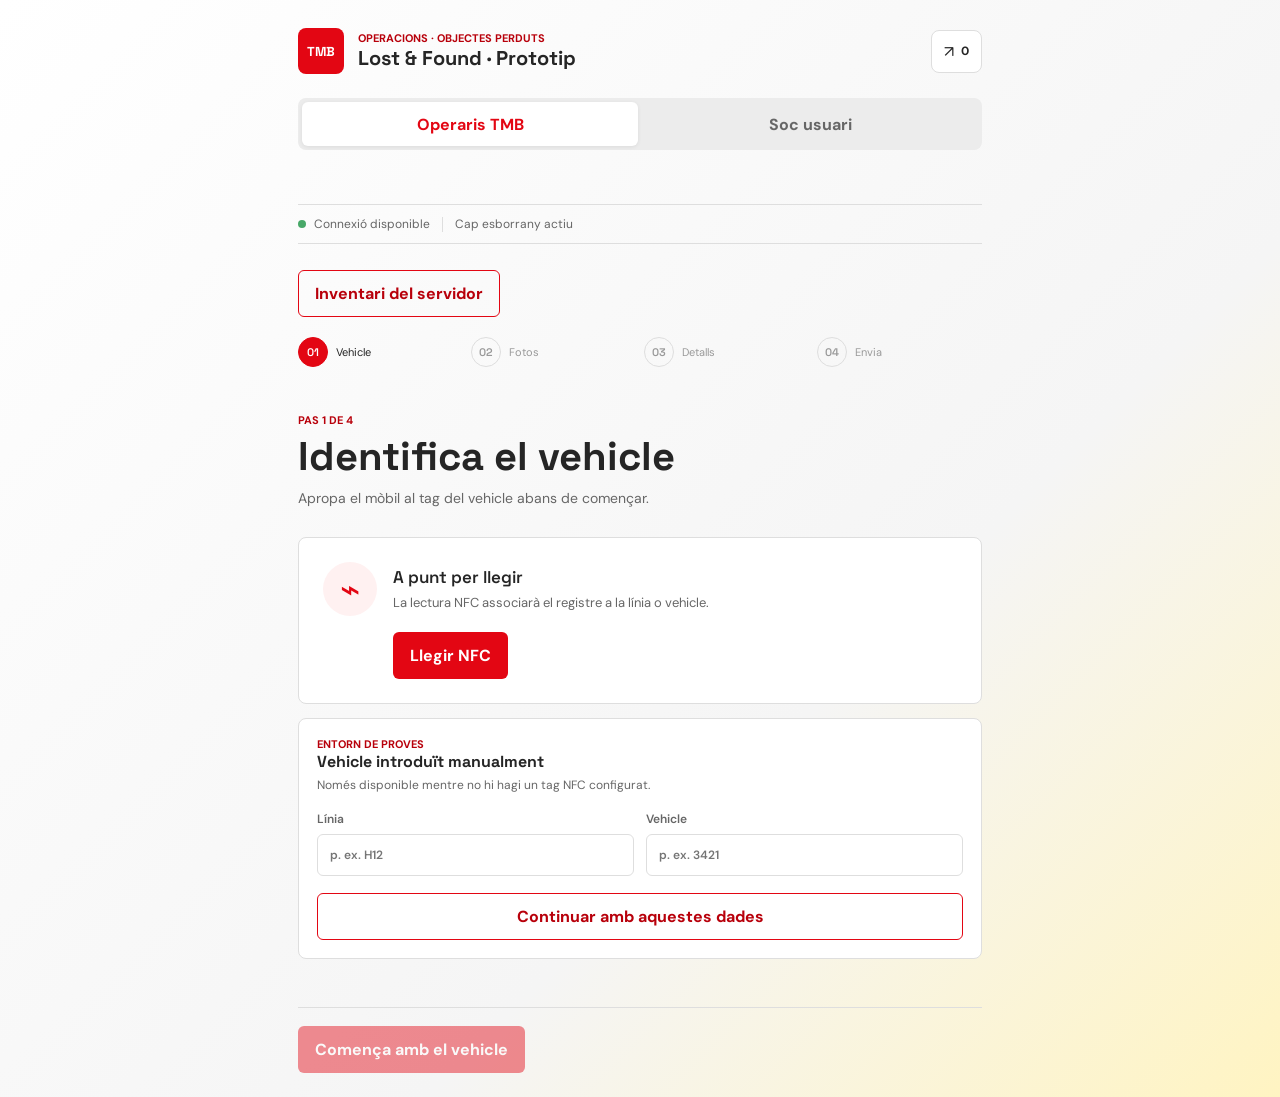
==== client/index.html @ a57bf7f0 "Merge branch 'main' into WP4" ====
<!doctype html>
<html lang="ca">
  <head>
    <meta charset="utf-8" />
    <meta name="local-token" content="__LOCAL_TOKEN__" />
    <meta name="viewport" content="width=device-width, initial-scale=1, viewport-fit=cover" />
    <meta name="theme-color" content="#e30613" />
    <meta name="description" content="Registre d'objectes perduts trobats per operaris de TMB" />
    <link rel="manifest" href="manifest.webmanifest" />
    <link rel="stylesheet" href="styles.css?v=2" />
    <title>TMB Lost &amp; Found</title>
  </head>
  <body>
    <main class="app-shell">
      <header class="app-header">
        <div class="brand-mark" aria-hidden="true">TMB</div>
        <div><p class="eyebrow">Operacions · Objectes perduts</p><h1>Lost &amp; Found · Prototip</h1></div>
        <button class="icon-button" id="pendingButton" type="button" title="Obrir les sol·licituds" aria-label="Obrir les sol·licituds"><span aria-hidden="true">↗</span><span class="pending-count" id="pendingCount">0</span></button>
      </header>
      <nav class="audience-tabs" role="tablist" aria-label="Tipus d’usuari">
        <button class="audience-tab active" id="staffTab" type="button" role="tab" aria-selected="true" aria-controls="operatorPanel">Operaris TMB</button>
        <button class="audience-tab" id="citizenTab" type="button" role="tab" aria-selected="false" aria-controls="citizenPanel">Soc usuari</button>
      </nav>
      <section id="operatorPanel" role="tabpanel" aria-labelledby="staffTab">
      <section class="status-strip" aria-live="polite"><span class="status-dot" id="connectionDot"></span><span id="connectionText">Comprovant connexió...</span><span class="status-divider"></span><span id="draftText">Cap esborrany actiu</span></section>
      <button class="secondary-button" id="inventoryButton" type="button">Inventari del servidor</button>
      <nav class="stepper" aria-label="Progrés del registre" id="stepper">
        <button class="step active" data-step="1" type="button"><span>01</span><small>Vehicle</small></button><button class="step" data-step="2" type="button"><span>02</span><small>Fotos</small></button><button class="step" data-step="3" type="button"><span>03</span><small>Detalls</small></button><button class="step" data-step="4" type="button"><span>04</span><small>Envia</small></button>
      </nav>
      <div class="content">
        <section class="view active" data-view="1"><div class="view-heading"><p class="section-kicker">Pas 1 de 4</p><h2>Identifica el vehicle</h2><p class="muted">Apropa el mòbil al tag del vehicle abans de començar.</p></div>
          <div class="nfc-panel"><div class="nfc-symbol" aria-hidden="true">⌁</div><div><strong id="nfcTitle">A punt per llegir</strong><p id="nfcMessage">La lectura NFC associarà el registre a la línia o vehicle.</p></div><button class="primary-button" id="scanNfcButton" type="button">Llegir NFC</button></div>
          <div class="manual-card"><div><p class="section-kicker">Entorn de proves</p><strong>Vehicle introduït manualment</strong><p class="muted">Només disponible mentre no hi hagi un tag NFC configurat.</p></div><div class="manual-fields"><label>Línia<input id="manualLine" placeholder="p. ex. H12" maxlength="12" /></label><label>Vehicle<input id="manualVehicle" placeholder="p. ex. 3421" maxlength="20" /></label></div><button class="secondary-button" id="manualVehicleButton" type="button">Continuar amb aquestes dades</button></div>
        </section>
        <section class="view" data-view="2"><div class="view-heading"><p class="section-kicker">Pas 2 de 4</p><h2>Fotografia l’objecte</h2><p class="muted">Necessitem dues perspectives clares. Revisa cada foto abans de confirmar-la.</p></div><div class="photo-grid"><article class="photo-slot"><div class="photo-preview" id="preview0"><span>Foto 1</span></div><div class="slot-footer"><div><strong>Perspectiva principal</strong><small id="photoStatus0">Encara no capturada</small></div><button class="secondary-button photo-button" data-photo="0" type="button">Fer foto</button></div></article><article class="photo-slot"><div class="photo-preview" id="preview1"><span>Foto 2</span></div><div class="slot-footer"><div><strong>Segona perspectiva</strong><small id="photoStatus1">Encara no capturada</small></div><button class="secondary-button photo-button" data-photo="1" type="button" disabled>Fer foto</button></div></article></div><input id="photoInput" type="file" accept="image/*" capture="environment" hidden /><div class="quality-note" id="qualityNote" hidden></div></section>
        <section class="view" data-view="3"><div class="view-heading"><p class="section-kicker">Pas 3 de 4</p><h2>Descriu l’objecte</h2><p class="muted">Les etiquetes ajuden a trobar-lo després. La descripció és opcional.</p></div><div class="extraction-panel"><p id="extractionStatus" role="status" aria-live="polite">Els camps s’ompliran a partir de la foto principal. Revisa’ls abans de continuar.</p><button id="retryExtraction" class="secondary-button" type="button">Reintentar extracció</button><button id="skipExtraction" class="secondary-button" type="button">Omplir manualment</button><details id="extractionDetails" hidden><summary>Veure camps extrets (JSON)</summary><pre id="extractionJson"></pre></details></div><form class="details-form" id="detailsForm"><fieldset class="color-field"><legend>Colors de l’objecte</legend><div id="color" class="color-options"></div><small>Selecciona un o més colors.</small></fieldset><label>Tipus d’objecte<select id="objectType" required><option value="">Selecciona un tipus</option></select></label><label>Material principal<select id="material" required><option value="">Selecciona un material</option></select></label><label>Descripció <span class="optional">Opcional</span><textarea id="description" maxlength="250" rows="4" placeholder="Detalls visibles, marques o elements distintius..."></textarea><small class="character-count"><span id="descriptionCount">0</span>/250</small></label><label class="review-check"><input id="fieldsReviewed" type="checkbox"> He revisat i corregit els camps del registre.</label></form></section>
        <section class="view" data-view="4"><div class="view-heading"><p class="section-kicker">Pas 4 de 4</p><h2>Revisa i envia</h2><p class="muted">El registre es conservarà al dispositiu si ara no hi ha connexió.</p></div><div class="review-layout"><div class="review-photos" id="reviewPhotos"></div><dl class="review-list" id="reviewList"></dl></div><div class="offline-callout"><span aria-hidden="true">⌁</span><div><strong>Desament local de proves</strong><p>El servidor desa el registre en aquest equip. Si no respon, queda a la cua del navegador.</p></div></div></section>
      </div>
      <footer class="action-bar"><button class="back-button" id="backButton" type="button" hidden>Enrere</button><button class="primary-button" id="nextButton" type="button" disabled>Comença amb el vehicle</button></footer>
      </section>
    <dialog class="requests-dialog" id="requestsDialog" aria-labelledby="requestsTitle">
      <header class="requests-header"><div><p class="section-kicker">Registres del dispositiu</p><h2 id="requestsTitle">Sol·licituds</h2></div><button class="close-button" id="closeRequestsButton" type="button" aria-label="Tancar">×</button></header>
      <p class="requests-summary" id="requestsSummary"></p>
      <div class="request-list" id="requestList"></div>
      <p class="empty-requests" id="emptyRequests" hidden>Encara no hi ha sol·licituds guardades en aquest dispositiu.</p>
    </dialog>
    <section class="citizen-panel" id="citizenPanel" role="tabpanel" aria-labelledby="citizenTab" hidden>
      <div class="citizen-heading"><p class="section-kicker">Declaració de pèrdua</p><h2>Has perdut un objecte?</h2><p class="muted">Explica’ns què has perdut i on. Les dades d’aquesta declaració es desen separadament de les dels operaris TMB.</p></div>
      <form class="citizen-form" id="citizenForm">
        <label class="citizen-description">Què has perdut?<textarea id="citizenDescription" maxlength="500" rows="5" required placeholder="Descriu l’objecte i, si ho recordes, com o on el vas perdre..."></textarea><small class="character-count"><span id="citizenDescriptionCount">0</span>/500</small></label>
        <div class="citizen-fields">
          <label>Línia, autobús o estació<input id="citizenLocation" type="text" maxlength="100" placeholder="p. ex. Línia H12, autobús 3421 o estació Sants" /></label>
          <label>Data de la pèrdua<input id="citizenLossDate" type="date" /></label>
          <label>Tipus d’objecte<select id="citizenObjectType"><option value="">Qualsevol tipus / No ho sé</option></select></label>
          <fieldset class="color-field"><legend>Colors (opcional)</legend><div id="citizenColor" class="color-options"></div></fieldset>
        </div>
        <label class="citizen-photo-label">Foto de referència <span class="optional">Opcional</span><input id="citizenPhoto" type="file" accept="image/*" capture="environment" /><small class="muted">Es conserva com a referència. La cerca actual compara text, tipus i colors, no imatges.</small></label>
        <div class="citizen-photo-preview" id="citizenPhotoPreview" hidden><img id="citizenPhotoImage" alt="Previsualització de la foto de referència"><button class="secondary-button" id="removeCitizenPhoto" type="button">Treure foto</button></div>
        <div class="citizen-fields contact-fields">
          <label>Nom <span class="optional">Opcional</span><input id="citizenName" type="text" autocomplete="name" maxlength="120" /></label>
          <label>Correu electrònic <span class="optional">Opcional</span><input id="citizenEmail" type="email" autocomplete="email" maxlength="254" /></label>
          <label>Telèfon <span class="optional">Opcional</span><input id="citizenPhone" type="tel" autocomplete="tel" maxlength="40" /></label>
        </div>
        <p class="privacy-note">Prototip local: la declaració es desa al servidor d’aquest equip. No s’envia a TMB. Els contactes no s’inclouen a la cerca.</p>
        <button class="secondary-button" id="searchButton" type="button">Cercar sense desar</button><button class="primary-button citizen-submit" type="submit">Desar i cercar</button>
        <p class="citizen-confirmation" id="citizenConfirmation" role="status" aria-live="polite" hidden></p>
      </form>
      <section id="searchResults" aria-live="polite"></section>
    </section>
    <dialog class="requests-dialog" id="inventoryDialog"><header class="requests-header"><h2>Inventari del servidor</h2><button class="close-button" id="closeInventory" type="button">×</button></header><button class="secondary-button" id="refreshInventory" type="button">Actualitzar</button><p id="inventoryStatus" role="status"></p><div id="inventoryList" class="request-list"></div></dialog>
    <dialog class="requests-dialog" id="editDialog"><h2>Revisar objecte</h2><form id="editForm" class="details-form"><fieldset class="color-field"><legend>Colors</legend><div id="editColors" class="color-options"></div></fieldset><label>Tipus<select id="editType" required></select></label><label>Material<select id="editMaterial" required></select></label><label>Descripció<textarea id="editDescription" maxlength="250"></textarea></label><label>Decisió<select id="editDecision"><option value="approved">Aprovar</option><option value="rejected">Rebutjar i retirar de la cerca</option></select></label><button class="primary-button" type="submit">Confirmar nova revisió</button><button class="secondary-button" id="cancelEdit" type="button">Cancel·lar</button><p id="editStatus" role="status"></p></form></dialog>
    </main>
    <div class="toast" id="toast" role="status" aria-live="polite"></div><script src="app.js" type="module"></script>
  </body>
</html>
---- client/styles.css ----
@import url('https://fonts.googleapis.com/css2?family=DM+Sans:wght@400;500;600;700&family=Space+Grotesk:wght@500;600;700&display=swap');
:root{--ink:#252525;--muted:#666;--paper:#f5f5f5;--panel:#fff;--line:#dedede;--tmb-red:#e30613;--tmb-red-dark:#b8000b;--tmb-yellow:#ffd100;--orange:#ed8b25}
*{box-sizing:border-box}body{margin:0;min-width:320px;background:linear-gradient(135deg,#fff 0%,#f5f5f5 64%,#fff4c2 100%);color:var(--ink);font-family:'DM Sans',sans-serif}button,input,select,textarea{font:inherit}button{cursor:pointer}.app-shell{max-width:780px;min-height:100vh;margin:auto;display:flex;flex-direction:column;padding:28px clamp(18px,4vw,48px) 24px}.app-header{display:flex;align-items:center;gap:14px}.brand-mark{width:46px;height:46px;display:grid;place-items:center;border-radius:8px;background:var(--tmb-red);color:#fff;font:700 13px 'Space Grotesk'}.eyebrow,.section-kicker{margin:0;color:var(--tmb-red-dark);font-size:11px;font-weight:700;text-transform:uppercase}h1,h2{margin:0;font-family:'Space Grotesk',sans-serif}h1{font-size:20px}h2{font-size:clamp(27px,5vw,40px);line-height:1.05}.icon-button{margin-left:auto;border:1px solid var(--line);border-radius:8px;background:var(--panel);color:var(--ink);padding:10px 12px;display:flex;gap:7px;align-items:center}.pending-count{font-size:12px;font-weight:700}.status-strip{display:flex;gap:8px;align-items:center;margin:28px 0 26px;padding:11px 0;border-top:1px solid var(--line);border-bottom:1px solid var(--line);color:var(--muted);font-size:12px}.status-dot{width:8px;height:8px;border-radius:50%;background:var(--orange)}.status-dot.online{background:#48a868}.status-divider{height:15px;width:1px;background:var(--line);margin:0 4px}.stepper{display:grid;grid-template-columns:repeat(4,1fr);gap:8px;margin-bottom:46px}.step{display:flex;align-items:center;gap:8px;color:#999;border:0;background:none;padding:0;text-align:left}.step span{display:grid;place-items:center;width:30px;height:30px;border:1px solid var(--line);border-radius:50%;font:600 11px 'Space Grotesk'}.step small{font-size:11px}.step.active{color:var(--ink)}.step.active span{background:var(--tmb-red);color:#fff;border-color:var(--tmb-red)}.content{flex:1}.view{display:none;animation:appear .28s ease-out}.view.active{display:block}@keyframes appear{from{opacity:0;transform:translateY(8px)}to{opacity:1;transform:none}}.view-heading{margin-bottom:28px}.view-heading h2{margin:9px 0 10px}.muted{color:var(--muted);font-size:14px;line-height:1.5;margin:0}.nfc-panel,.manual-card,.photo-slot,.offline-callout{background:var(--panel);border:1px solid var(--line);border-radius:8px}.nfc-panel{padding:24px;display:grid;grid-template-columns:auto 1fr;gap:16px;align-items:center}.nfc-panel .primary-button{grid-column:2;justify-self:start}.nfc-symbol{width:54px;height:54px;display:grid;place-items:center;border-radius:50%;background:#fff1f1;color:var(--tmb-red);font-size:34px}.nfc-panel strong{font:600 17px 'Space Grotesk'}.nfc-panel p{color:var(--muted);font-size:13px;line-height:1.4;margin:6px 0 0}.manual-card{margin-top:14px;padding:18px;display:grid;gap:17px}.manual-card strong{font-family:'Space Grotesk'}.manual-card .muted{font-size:12px;margin-top:4px}.manual-fields{display:grid;grid-template-columns:1fr 1fr;gap:12px}label{display:block;position:relative;color:var(--muted);font-size:12px;font-weight:600}input,select,textarea{width:100%;margin-top:7px;border:1px solid var(--line);border-radius:6px;padding:12px;color:var(--ink);background:#fff;outline:none}input:focus,select:focus,textarea:focus{border-color:var(--tmb-red);box-shadow:0 0 0 3px #e3061322}.primary-button,.secondary-button,.back-button{border-radius:6px;padding:12px 16px;font-weight:700;border:1px solid transparent}.primary-button{background:var(--tmb-red);color:#fff}.primary-button:hover:not(:disabled){background:var(--tmb-red-dark)}.primary-button:disabled,.secondary-button:disabled{opacity:.45;cursor:not-allowed}.secondary-button{background:transparent;border-color:var(--tmb-red);color:var(--tmb-red-dark)}.secondary-button:hover:not(:disabled){background:#fff1f1}.back-button{background:none;color:var(--muted);padding-left:0}.photo-grid{display:grid;grid-template-columns:1fr 1fr;gap:14px}.photo-slot{overflow:hidden}.photo-preview{aspect-ratio:4/3;display:grid;place-items:center;color:#81908a;background:#eee;background-size:cover;background-position:center}.photo-preview span{font:600 12px 'Space Grotesk'}.slot-footer{display:flex;align-items:center;justify-content:space-between;gap:10px;padding:13px}.slot-footer strong,.slot-footer small{display:block}.slot-footer strong{font-size:13px}.slot-footer small{margin-top:4px;color:var(--muted);font-size:11px}.photo-button{padding:8px 10px;font-size:12px;white-space:nowrap}.quality-note{margin-top:15px;padding:12px;border-radius:6px;background:#fff8d9;color:#795d00;font-size:12px}.details-form{display:grid;gap:17px;max-width:520px}.optional{color:#999;font-weight:400}.character-count{text-align:right;margin-top:4px;font-size:11px;font-weight:400}.review-layout{display:grid;gap:22px}.review-photos{display:grid;grid-template-columns:1fr 1fr;gap:12px}.review-photos img{display:block;width:100%;aspect-ratio:4/3;object-fit:cover;border-radius:6px}.review-list{margin:0;display:grid;grid-template-columns:1fr 1fr;gap:0 24px;border-top:1px solid var(--line)}.review-list div{padding:13px 0;border-bottom:1px solid var(--line)}.review-list dt{color:var(--muted);font-size:11px}.review-list dd{margin:3px 0 0;font-weight:600;font-size:14px}.offline-callout{display:flex;gap:12px;padding:15px;margin-top:22px;background:#fff8d9;border-color:#f0d45c}.offline-callout>span{color:#a37c00;font-size:23px}.offline-callout strong{font-size:13px}.offline-callout p{margin:4px 0 0;color:var(--muted);font-size:12px;line-height:1.4}.action-bar{display:flex;justify-content:space-between;align-items:center;gap:14px;border-top:1px solid var(--line);margin-top:48px;padding-top:18px}.action-bar .primary-button{min-width:190px}.toast{position:fixed;left:50%;bottom:24px;transform:translate(-50%,20px);opacity:0;pointer-events:none;background:var(--ink);color:#fff;padding:12px 16px;border-radius:6px;font-size:13px;transition:.2s ease}.toast.show{opacity:1;transform:translate(-50%,0)}
@media(max-width:560px){.app-shell{padding-top:18px}.stepper{margin-bottom:34px}.step small{display:none}.nfc-panel{grid-template-columns:auto 1fr;padding:18px}.nfc-panel .primary-button{grid-column:1/-1;width:100%}.manual-fields,.photo-grid,.review-photos{grid-template-columns:1fr}.slot-footer{min-height:70px}.action-bar{margin-top:32px}.action-bar .primary-button{flex:1}}
.requests-dialog{width:min(620px,calc(100% - 28px));max-height:min(82vh,760px);padding:22px;border:1px solid var(--line);border-radius:8px;background:var(--panel);color:var(--ink)}.requests-dialog::backdrop{background:#17171799;backdrop-filter:blur(2px)}.requests-header{display:flex;justify-content:space-between;align-items:center;padding-bottom:15px;border-bottom:1px solid var(--line)}.requests-header h2{font-size:29px;margin-top:5px}.close-button{width:38px;height:38px;border:1px solid var(--line);border-radius:6px;background:#fff;color:var(--ink);font-size:25px;line-height:1}.requests-summary{margin:14px 0;color:var(--muted);font-size:13px}.request-list{display:grid;gap:10px}.request-item{padding:14px;border:1px solid var(--line);border-left:4px solid var(--orange);border-radius:6px;background:#fff}.request-item.sent{border-left-color:#48a868}.request-item-heading{display:flex;justify-content:space-between;align-items:flex-start;gap:10px}.request-item h3{margin:0;font:600 16px 'Space Grotesk',sans-serif}.request-status{flex:none;padding:5px 8px;border-radius:4px;background:#fff3e5;color:#805012;font-size:10px;font-weight:700}.request-item.sent .request-status{background:#e8f5ec;color:#27633a}.request-item p{margin:8px 0 0;color:var(--muted);font-size:12px;line-height:1.5}.empty-requests{padding:28px 12px;text-align:center;color:var(--muted);font-size:13px}
.app-shell>[hidden]{display:none!important}.audience-tabs{display:grid;grid-template-columns:1fr 1fr;gap:4px;margin:24px 0 26px;padding:4px;border-radius:8px;background:#ececec}.audience-tab{min-height:44px;border:0;border-radius:6px;background:transparent;color:var(--muted);font-weight:700}.audience-tab.active{background:#fff;color:var(--tmb-red);box-shadow:0 1px 4px #00000012}.citizen-panel{max-width:680px;margin:0 auto;width:100%;padding:4px 0 24px;animation:appear .28s ease-out}.citizen-heading{margin:0 0 26px}.citizen-heading h2{margin:9px 0 10px}.citizen-form{display:grid;gap:22px}.citizen-form label{font-size:13px}.citizen-description textarea{min-height:138px;resize:vertical}.citizen-fields{display:grid;grid-template-columns:1fr 1fr;gap:18px}.citizen-photo-label input{display:block;padding:10px;border-style:dashed}.citizen-photo-label .muted{display:block;margin-top:7px;font-size:12px}.citizen-photo-preview{display:flex;align-items:center;gap:12px}.citizen-photo-preview img{width:112px;height:92px;object-fit:cover;border-radius:6px;border:1px solid var(--line)}.privacy-note{margin:0;padding:12px 14px;border-left:3px solid var(--tmb-yellow);background:#fff9dc;color:#514b32;font-size:12px;line-height:1.5}.citizen-submit{justify-self:start;min-width:190px}.citizen-confirmation{margin:0;padding:12px;border-radius:6px;background:#e8f5ec;color:#27633a;font-size:13px}.citizen-confirmation[hidden]{display:none}.contact-fields{padding-top:20px;border-top:1px solid var(--line)}
@media(max-width:560px){.audience-tabs{margin:18px 0 22px}.citizen-fields{grid-template-columns:1fr;gap:15px}.citizen-submit{width:100%}.citizen-panel{padding-bottom:18px}}
.color-field{border:0;padding:0;margin:0;min-width:0}.color-field legend{font-weight:700;margin-bottom:10px}.color-options{display:flex;flex-wrap:wrap;gap:8px}.color-options label{display:flex;align-items:center;gap:7px;border:1px solid #d5d8dc;border-radius:8px;padding:9px 12px;cursor:pointer}.color-options input,.review-check input{width:auto!important;margin:0;accent-color:#e30613}.color-options label:has(input:checked){background:#fff0f1;border-color:#e30613}.color-field small{display:block;margin-top:8px;color:#667085}.review-check{display:flex!important;align-items:center;gap:10px;grid-column:1/-1}.extraction-panel{padding:16px;background:#f6f7f8;border:1px solid #dde1e6;border-radius:12px;margin-bottom:20px}.extraction-panel p{margin:0 0 12px;line-height:1.5}.extraction-panel details{margin-top:12px}.extraction-panel pre{white-space:pre-wrap;overflow-wrap:anywhere;max-height:260px;overflow:auto}
[hidden]{display:none!important}

#inventoryButton{margin-bottom:20px}.result-card{display:flex;gap:18px;padding:18px;margin:16px 0;border:1px solid #ddd;border-radius:12px;background:white}.result-card img{width:120px;height:140px;object-fit:contain}.result-card h3{margin-top:0}.result-card p{margin:7px 0}.result-card small,.request-item small{overflow-wrap:anywhere}.inventory-photo{width:100px;height:110px;object-fit:contain;float:right}.request-item button{margin:12px 8px 0 0}#searchResults{margin-top:26px}#editDialog{max-width:650px}#inventoryDialog{max-width:760px}#editStatus{grid-column:1/-1}@media(max-width:450px){.result-card{display:block}.result-card img{width:100%;height:180px}}
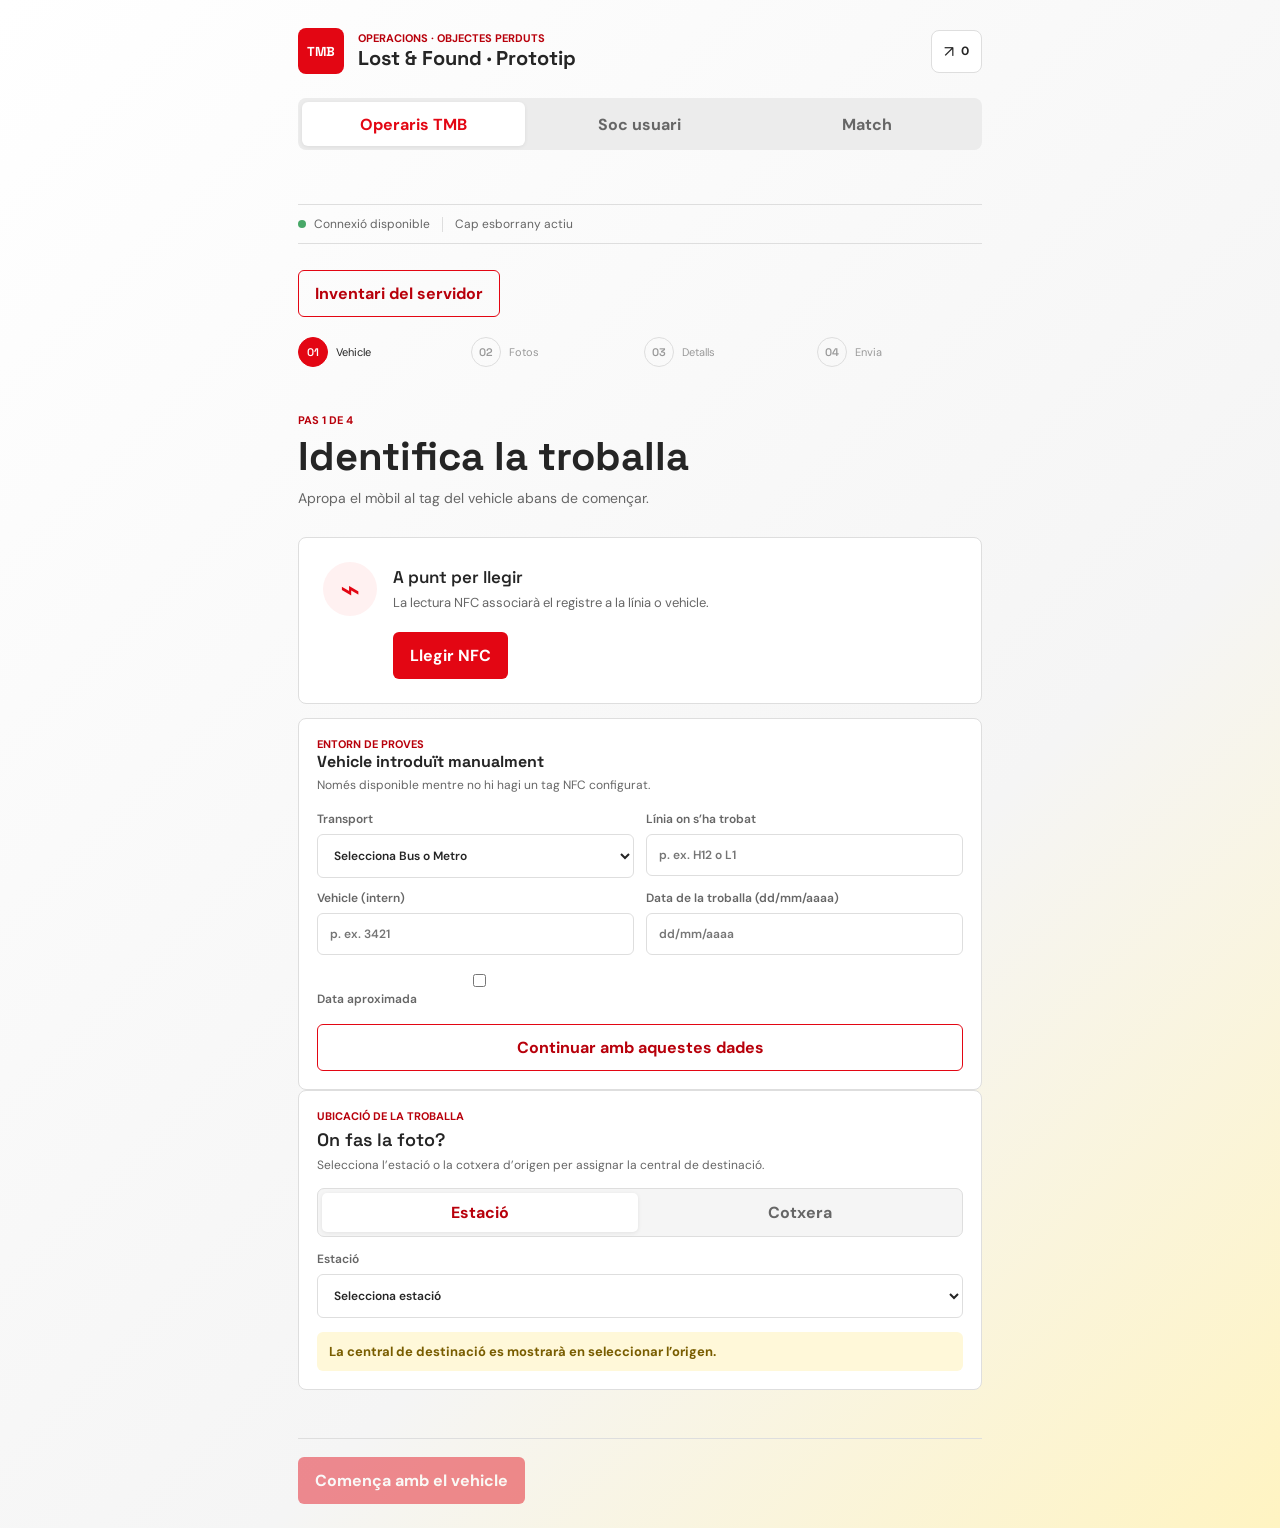
==== commit 05932bb3: "Merge main and connect origin assignment and Match to the prototype database" ====
--- a/client/index.html
+++ b/client/index.html
@@ -1,75 +1,101 @@
-<!doctype html>
-<html lang="ca">
-  <head>
-    <meta charset="utf-8" />
-    <meta name="local-token" content="__LOCAL_TOKEN__" />
-    <meta name="viewport" content="width=device-width, initial-scale=1, viewport-fit=cover" />
-    <meta name="theme-color" content="#e30613" />
-    <meta name="description" content="Registre d'objectes perduts trobats per operaris de TMB" />
-    <link rel="manifest" href="manifest.webmanifest" />
-    <link rel="stylesheet" href="styles.css?v=2" />
-    <title>TMB Lost &amp; Found</title>
-  </head>
-  <body>
-    <main class="app-shell">
-      <header class="app-header">
-        <div class="brand-mark" aria-hidden="true">TMB</div>
-        <div><p class="eyebrow">Operacions · Objectes perduts</p><h1>Lost &amp; Found · Prototip</h1></div>
-        <button class="icon-button" id="pendingButton" type="button" title="Obrir les sol·licituds" aria-label="Obrir les sol·licituds"><span aria-hidden="true">↗</span><span class="pending-count" id="pendingCount">0</span></button>
-      </header>
-      <nav class="audience-tabs" role="tablist" aria-label="Tipus d’usuari">
-        <button class="audience-tab active" id="staffTab" type="button" role="tab" aria-selected="true" aria-controls="operatorPanel">Operaris TMB</button>
-        <button class="audience-tab" id="citizenTab" type="button" role="tab" aria-selected="false" aria-controls="citizenPanel">Soc usuari</button>
-      </nav>
-      <section id="operatorPanel" role="tabpanel" aria-labelledby="staffTab">
-      <section class="status-strip" aria-live="polite"><span class="status-dot" id="connectionDot"></span><span id="connectionText">Comprovant connexió...</span><span class="status-divider"></span><span id="draftText">Cap esborrany actiu</span></section>
-      <button class="secondary-button" id="inventoryButton" type="button">Inventari del servidor</button>
-      <nav class="stepper" aria-label="Progrés del registre" id="stepper">
-        <button class="step active" data-step="1" type="button"><span>01</span><small>Vehicle</small></button><button class="step" data-step="2" type="button"><span>02</span><small>Fotos</small></button><button class="step" data-step="3" type="button"><span>03</span><small>Detalls</small></button><button class="step" data-step="4" type="button"><span>04</span><small>Envia</small></button>
-      </nav>
-      <div class="content">
-        <section class="view active" data-view="1"><div class="view-heading"><p class="section-kicker">Pas 1 de 4</p><h2>Identifica el vehicle</h2><p class="muted">Apropa el mòbil al tag del vehicle abans de començar.</p></div>
-          <div class="nfc-panel"><div class="nfc-symbol" aria-hidden="true">⌁</div><div><strong id="nfcTitle">A punt per llegir</strong><p id="nfcMessage">La lectura NFC associarà el registre a la línia o vehicle.</p></div><button class="primary-button" id="scanNfcButton" type="button">Llegir NFC</button></div>
-          <div class="manual-card"><div><p class="section-kicker">Entorn de proves</p><strong>Vehicle introduït manualment</strong><p class="muted">Només disponible mentre no hi hagi un tag NFC configurat.</p></div><div class="manual-fields"><label>Línia<input id="manualLine" placeholder="p. ex. H12" maxlength="12" /></label><label>Vehicle<input id="manualVehicle" placeholder="p. ex. 3421" maxlength="20" /></label></div><button class="secondary-button" id="manualVehicleButton" type="button">Continuar amb aquestes dades</button></div>
-        </section>
-        <section class="view" data-view="2"><div class="view-heading"><p class="section-kicker">Pas 2 de 4</p><h2>Fotografia l’objecte</h2><p class="muted">Necessitem dues perspectives clares. Revisa cada foto abans de confirmar-la.</p></div><div class="photo-grid"><article class="photo-slot"><div class="photo-preview" id="preview0"><span>Foto 1</span></div><div class="slot-footer"><div><strong>Perspectiva principal</strong><small id="photoStatus0">Encara no capturada</small></div><button class="secondary-button photo-button" data-photo="0" type="button">Fer foto</button></div></article><article class="photo-slot"><div class="photo-preview" id="preview1"><span>Foto 2</span></div><div class="slot-footer"><div><strong>Segona perspectiva</strong><small id="photoStatus1">Encara no capturada</small></div><button class="secondary-button photo-button" data-photo="1" type="button" disabled>Fer foto</button></div></article></div><input id="photoInput" type="file" accept="image/*" capture="environment" hidden /><div class="quality-note" id="qualityNote" hidden></div></section>
-        <section class="view" data-view="3"><div class="view-heading"><p class="section-kicker">Pas 3 de 4</p><h2>Descriu l’objecte</h2><p class="muted">Les etiquetes ajuden a trobar-lo després. La descripció és opcional.</p></div><div class="extraction-panel"><p id="extractionStatus" role="status" aria-live="polite">Els camps s’ompliran a partir de la foto principal. Revisa’ls abans de continuar.</p><button id="retryExtraction" class="secondary-button" type="button">Reintentar extracció</button><button id="skipExtraction" class="secondary-button" type="button">Omplir manualment</button><details id="extractionDetails" hidden><summary>Veure camps extrets (JSON)</summary><pre id="extractionJson"></pre></details></div><form class="details-form" id="detailsForm"><fieldset class="color-field"><legend>Colors de l’objecte</legend><div id="color" class="color-options"></div><small>Selecciona un o més colors.</small></fieldset><label>Tipus d’objecte<select id="objectType" required><option value="">Selecciona un tipus</option></select></label><label>Material principal<select id="material" required><option value="">Selecciona un material</option></select></label><label>Descripció <span class="optional">Opcional</span><textarea id="description" maxlength="250" rows="4" placeholder="Detalls visibles, marques o elements distintius..."></textarea><small class="character-count"><span id="descriptionCount">0</span>/250</small></label><label class="review-check"><input id="fieldsReviewed" type="checkbox"> He revisat i corregit els camps del registre.</label></form></section>
-        <section class="view" data-view="4"><div class="view-heading"><p class="section-kicker">Pas 4 de 4</p><h2>Revisa i envia</h2><p class="muted">El registre es conservarà al dispositiu si ara no hi ha connexió.</p></div><div class="review-layout"><div class="review-photos" id="reviewPhotos"></div><dl class="review-list" id="reviewList"></dl></div><div class="offline-callout"><span aria-hidden="true">⌁</span><div><strong>Desament local de proves</strong><p>El servidor desa el registre en aquest equip. Si no respon, queda a la cua del navegador.</p></div></div></section>
-      </div>
-      <footer class="action-bar"><button class="back-button" id="backButton" type="button" hidden>Enrere</button><button class="primary-button" id="nextButton" type="button" disabled>Comença amb el vehicle</button></footer>
-      </section>
-    <dialog class="requests-dialog" id="requestsDialog" aria-labelledby="requestsTitle">
-      <header class="requests-header"><div><p class="section-kicker">Registres del dispositiu</p><h2 id="requestsTitle">Sol·licituds</h2></div><button class="close-button" id="closeRequestsButton" type="button" aria-label="Tancar">×</button></header>
-      <p class="requests-summary" id="requestsSummary"></p>
-      <div class="request-list" id="requestList"></div>
-      <p class="empty-requests" id="emptyRequests" hidden>Encara no hi ha sol·licituds guardades en aquest dispositiu.</p>
-    </dialog>
-    <section class="citizen-panel" id="citizenPanel" role="tabpanel" aria-labelledby="citizenTab" hidden>
-      <div class="citizen-heading"><p class="section-kicker">Declaració de pèrdua</p><h2>Has perdut un objecte?</h2><p class="muted">Explica’ns què has perdut i on. Les dades d’aquesta declaració es desen separadament de les dels operaris TMB.</p></div>
-      <form class="citizen-form" id="citizenForm">
-        <label class="citizen-description">Què has perdut?<textarea id="citizenDescription" maxlength="500" rows="5" required placeholder="Descriu l’objecte i, si ho recordes, com o on el vas perdre..."></textarea><small class="character-count"><span id="citizenDescriptionCount">0</span>/500</small></label>
-        <div class="citizen-fields">
-          <label>Línia, autobús o estació<input id="citizenLocation" type="text" maxlength="100" placeholder="p. ex. Línia H12, autobús 3421 o estació Sants" /></label>
-          <label>Data de la pèrdua<input id="citizenLossDate" type="date" /></label>
-          <label>Tipus d’objecte<select id="citizenObjectType"><option value="">Qualsevol tipus / No ho sé</option></select></label>
-          <fieldset class="color-field"><legend>Colors (opcional)</legend><div id="citizenColor" class="color-options"></div></fieldset>
-        </div>
-        <label class="citizen-photo-label">Foto de referència <span class="optional">Opcional</span><input id="citizenPhoto" type="file" accept="image/*" capture="environment" /><small class="muted">Es conserva com a referència. La cerca actual compara text, tipus i colors, no imatges.</small></label>
-        <div class="citizen-photo-preview" id="citizenPhotoPreview" hidden><img id="citizenPhotoImage" alt="Previsualització de la foto de referència"><button class="secondary-button" id="removeCitizenPhoto" type="button">Treure foto</button></div>
-        <div class="citizen-fields contact-fields">
-          <label>Nom <span class="optional">Opcional</span><input id="citizenName" type="text" autocomplete="name" maxlength="120" /></label>
-          <label>Correu electrònic <span class="optional">Opcional</span><input id="citizenEmail" type="email" autocomplete="email" maxlength="254" /></label>
-          <label>Telèfon <span class="optional">Opcional</span><input id="citizenPhone" type="tel" autocomplete="tel" maxlength="40" /></label>
-        </div>
-        <p class="privacy-note">Prototip local: la declaració es desa al servidor d’aquest equip. No s’envia a TMB. Els contactes no s’inclouen a la cerca.</p>
-        <button class="secondary-button" id="searchButton" type="button">Cercar sense desar</button><button class="primary-button citizen-submit" type="submit">Desar i cercar</button>
-        <p class="citizen-confirmation" id="citizenConfirmation" role="status" aria-live="polite" hidden></p>
-      </form>
-      <section id="searchResults" aria-live="polite"></section>
-    </section>
-    <dialog class="requests-dialog" id="inventoryDialog"><header class="requests-header"><h2>Inventari del servidor</h2><button class="close-button" id="closeInventory" type="button">×</button></header><button class="secondary-button" id="refreshInventory" type="button">Actualitzar</button><p id="inventoryStatus" role="status"></p><div id="inventoryList" class="request-list"></div></dialog>
-    <dialog class="requests-dialog" id="editDialog"><h2>Revisar objecte</h2><form id="editForm" class="details-form"><fieldset class="color-field"><legend>Colors</legend><div id="editColors" class="color-options"></div></fieldset><label>Tipus<select id="editType" required></select></label><label>Material<select id="editMaterial" required></select></label><label>Descripció<textarea id="editDescription" maxlength="250"></textarea></label><label>Decisió<select id="editDecision"><option value="approved">Aprovar</option><option value="rejected">Rebutjar i retirar de la cerca</option></select></label><button class="primary-button" type="submit">Confirmar nova revisió</button><button class="secondary-button" id="cancelEdit" type="button">Cancel·lar</button><p id="editStatus" role="status"></p></form></dialog>
-    </main>
-    <div class="toast" id="toast" role="status" aria-live="polite"></div><script src="app.js" type="module"></script>
-  </body>
+<!doctype html>
+<html lang="ca">
+  <head>
+    <meta charset="utf-8" />
+    <meta name="local-token" content="__LOCAL_TOKEN__" />
+    <meta name="viewport" content="width=device-width, initial-scale=1, viewport-fit=cover" />
+    <meta name="theme-color" content="#e30613" />
+    <meta name="description" content="Registre d'objectes perduts trobats per operaris de TMB" />
+    <link rel="manifest" href="manifest.webmanifest" />
+    <link rel="stylesheet" href="styles.css?v=3" />
+    <link rel="stylesheet" href="location-assignment.css"><link rel="stylesheet" href="match.css"><title>TMB Lost &amp; Found</title>
+  </head>
+  <body>
+    <main class="app-shell">
+      <header class="app-header">
+        <div class="brand-mark" aria-hidden="true">TMB</div>
+        <div><p class="eyebrow">Operacions · Objectes perduts</p><h1>Lost &amp; Found · Prototip</h1></div>
+        <button class="icon-button" id="pendingButton" type="button" title="Obrir les sol·licituds" aria-label="Obrir les sol·licituds"><span aria-hidden="true">↗</span><span class="pending-count" id="pendingCount">0</span></button>
+      </header>
+      <nav class="audience-tabs" role="tablist" aria-label="Tipus d’usuari">
+        <button class="audience-tab active" id="staffTab" type="button" role="tab" aria-selected="true" aria-controls="operatorPanel">Operaris TMB</button>
+        <button class="audience-tab" id="citizenTab" type="button" role="tab" aria-selected="false" aria-controls="citizenPanel">Soc usuari</button>
+      <button class="audience-tab" id="matchTab" type="button" role="tab" aria-selected="false" aria-controls="matchPanel">Match</button></nav>
+      <section id="operatorPanel" role="tabpanel" aria-labelledby="staffTab">
+      <section class="status-strip" aria-live="polite"><span class="status-dot" id="connectionDot"></span><span id="connectionText">Comprovant connexió...</span><span class="status-divider"></span><span id="draftText">Cap esborrany actiu</span></section>
+      <button class="secondary-button" id="inventoryButton" type="button">Inventari del servidor</button>
+      <nav class="stepper" aria-label="Progrés del registre" id="stepper">
+        <button class="step active" data-step="1" type="button"><span>01</span><small>Vehicle</small></button><button class="step" data-step="2" type="button"><span>02</span><small>Fotos</small></button><button class="step" data-step="3" type="button"><span>03</span><small>Detalls</small></button><button class="step" data-step="4" type="button"><span>04</span><small>Envia</small></button>
+      </nav>
+      <div class="content">
+        <section class="view active" data-view="1"><div class="view-heading"><p class="section-kicker">Pas 1 de 4</p><h2>Identifica la troballa</h2><p class="muted">Apropa el mòbil al tag del vehicle abans de començar.</p></div>
+          <div class="nfc-panel"><div class="nfc-symbol" aria-hidden="true">⌁</div><div><strong id="nfcTitle">A punt per llegir</strong><p id="nfcMessage">La lectura NFC associarà el registre a la línia o vehicle.</p></div><button class="primary-button" id="scanNfcButton" type="button">Llegir NFC</button></div>
+          <div class="manual-card"><div><p class="section-kicker">Entorn de proves</p><strong>Vehicle introduït manualment</strong><p class="muted">Només disponible mentre no hi hagi un tag NFC configurat.</p></div><div class="manual-fields"><label>Transport<select id="manualTransport"><option value="">Selecciona Bus o Metro</option><option value="bus">Bus</option><option value="metro">Metro</option></select></label><label>Línia on s’ha trobat<input id="manualLine" placeholder="p. ex. H12 o L1" maxlength="12" /></label><label>Vehicle (intern)<input id="manualVehicle" placeholder="p. ex. 3421" maxlength="20" /></label><label>Data de la troballa (dd/mm/aaaa)<input id="foundDate" type="text" inputmode="numeric" placeholder="dd/mm/aaaa" maxlength="10" /></label><label class="review-confirmation"><input id="foundApproximate" type="checkbox" /> Data aproximada</label></div><button class="secondary-button" id="manualVehicleButton" type="button">Continuar amb aquestes dades</button></div>
+          <section class="origin-card" id="originPanel" role="tabpanel" aria-labelledby="stationOriginTab">
+            <div><p class="section-kicker">Ubicació de la troballa</p><h3 id="originTitle">On fas la foto?</h3><p class="muted">Selecciona l’estació o la cotxera d’origen per assignar la central de destinació.</p></div>
+            <nav class="origin-tabs" role="tablist" aria-label="Tipus de punt d’origen">
+              <button class="origin-tab active" id="stationOriginTab" type="button" role="tab" aria-selected="true" aria-controls="originPanel" data-origin-kind="station">Estació</button>
+              <button class="origin-tab" id="depotOriginTab" type="button" role="tab" aria-selected="false" aria-controls="originPanel" data-origin-kind="depot">Cotxera</button>
+            </nav>
+            <label for="originLocation"><span id="originLocationLabel">Estació</span>
+              <select id="originLocation"><option value="">Selecciona una estació</option></select>
+            </label>
+            <input id="originKind" type="hidden" value="station" />
+            <input id="originDestination" type="hidden" />
+            <p class="origin-assignment" id="originAssignment" aria-live="polite">La central de destinació es mostrarà en seleccionar l’origen.</p>
+          </section>
+        </section>
+        <section class="view" data-view="2"><div class="view-heading"><p class="section-kicker">Pas 2 de 4</p><h2>Fotografia l’objecte</h2><p class="muted">Necessitem dues perspectives clares. Revisa cada foto abans de confirmar-la.</p></div><div class="photo-grid"><article class="photo-slot"><div class="photo-preview" id="preview0"><span>Foto 1</span></div><div class="slot-footer"><div><strong>Perspectiva principal</strong><small id="photoStatus0">Encara no capturada</small></div><button class="secondary-button photo-button" data-photo="0" type="button">Fer foto</button></div></article><article class="photo-slot"><div class="photo-preview" id="preview1"><span>Foto 2</span></div><div class="slot-footer"><div><strong>Segona perspectiva</strong><small id="photoStatus1">Encara no capturada</small></div><button class="secondary-button photo-button" data-photo="1" type="button" disabled>Fer foto</button></div></article></div><input id="photoInput" type="file" accept="image/*" capture="environment" hidden /><div class="quality-note" id="qualityNote" hidden></div></section>
+        <section class="view" data-view="3"><div class="view-heading"><p class="section-kicker">Pas 3 de 4</p><h2>Descriu l’objecte</h2><p class="muted">Les etiquetes ajuden a trobar-lo després. La descripció és opcional.</p></div><div class="extraction-panel"><p id="extractionStatus" role="status" aria-live="polite">Els camps s’ompliran a partir de la foto principal. Revisa’ls abans de continuar.</p><div id="extractionProgress" hidden><label id="extractionProgressLabel" for="extractionBar">Analitzant la foto…</label><progress id="extractionBar" max="1" aria-describedby="extractionProgressLabel"></progress></div><button id="retryExtraction" class="secondary-button" type="button">Reintentar extracció</button><button id="skipExtraction" class="secondary-button" type="button">Omplir manualment</button><details id="extractionDetails" hidden><summary>Veure camps extrets (JSON)</summary><pre id="extractionJson"></pre></details></div><form class="details-form" id="detailsForm"><fieldset class="color-field"><legend>Colors de l’objecte</legend><div id="color" class="color-options"></div><small>Ordena de més a menys superfície visible. El primer és el principal; estimació visual, sense percentatges.</small></fieldset><label>Tipus d’objecte<select id="objectType" required><option value="">Selecciona un tipus</option></select></label><label>Material principal<select id="material" required><option value="">Selecciona un material</option></select></label><label>Descripció <span class="optional">Opcional</span><textarea id="description" maxlength="250" rows="4" placeholder="Detalls visibles, marques o elements distintius..."></textarea><small class="character-count"><span id="descriptionCount">0</span>/250</small></label><label class="review-check"><input id="fieldsReviewed" type="checkbox"> He revisat i corregit els camps del registre.</label></form></section>
+        <section class="view" data-view="4"><div class="view-heading"><p class="section-kicker">Pas 4 de 4</p><h2>Revisa i envia</h2><p class="muted">El registre es conservarà al dispositiu si ara no hi ha connexió.</p></div><div class="review-layout"><div class="review-photos" id="reviewPhotos"></div><dl class="review-list" id="reviewList"></dl></div><div class="offline-callout"><span aria-hidden="true">⌁</span><div><strong>Desament local de proves</strong><p>El servidor desa el registre en aquest equip. Si no respon, queda a la cua del navegador.</p></div></div></section>
+      </div>
+      <footer class="action-bar"><button class="back-button" id="backButton" type="button" hidden>Enrere</button><button class="primary-button" id="nextButton" type="button" disabled>Comença amb el vehicle</button></footer>
+      </section>
+    <dialog class="requests-dialog" id="requestsDialog" aria-labelledby="requestsTitle">
+      <header class="requests-header"><div><p class="section-kicker">Registres del dispositiu</p><h2 id="requestsTitle">Sol·licituds</h2></div><button class="close-button" id="closeRequestsButton" type="button" aria-label="Tancar">×</button></header>
+      <p class="requests-summary" id="requestsSummary"></p>
+      <div class="request-list" id="requestList"></div>
+      <p class="empty-requests" id="emptyRequests" hidden>Encara no hi ha sol·licituds guardades en aquest dispositiu.</p>
+    </dialog>
+    <section class="citizen-panel" id="citizenPanel" role="tabpanel" aria-labelledby="citizenTab" hidden>
+      <div class="citizen-heading"><p class="section-kicker">Declaració de pèrdua</p><h2>Has perdut un objecte?</h2><p class="muted">Explica’ns què has perdut i on. Les dades d’aquesta declaració es desen separadament de les dels operaris TMB.</p></div>
+      <form class="citizen-form" id="citizenForm">
+        <label class="citizen-description">Què has perdut?<textarea id="citizenDescription" maxlength="500" rows="5" required placeholder="Descriu l’objecte i, si ho recordes, com o on el vas perdre..."></textarea><small class="character-count"><span id="citizenDescriptionCount">0</span>/500</small></label>
+        <div class="citizen-fields">
+          <label>Estació o parada (opcional)<input id="citizenLocation" type="text" maxlength="100" placeholder="p. ex. Sants" /></label>
+          <label>Transport<select id="citizenTransport"><option value="">No ho sé</option><option value="bus">Bus</option><option value="metro">Metro</option></select></label><label>Línia de la pèrdua<input id="citizenLine" placeholder="p. ex. H12 o L1" maxlength="12" /></label><label>Data de la pèrdua (dd/mm/aaaa)<input id="citizenLossDate" type="text" inputmode="numeric" placeholder="dd/mm/aaaa" maxlength="10" /></label><label class="review-confirmation"><input id="citizenDateApproximate" type="checkbox" /> Data aproximada</label>
+          <label>Tipus d’objecte<select id="citizenObjectType"><option value="">Qualsevol tipus / No ho sé</option></select></label>
+          <fieldset class="color-field"><legend>Colors (opcional)</legend><div id="citizenColor" class="color-options"></div></fieldset>
+        </div>
+        <label class="citizen-photo-label">Foto de referència <span class="optional">Opcional</span><input id="citizenPhoto" type="file" accept="image/*" capture="environment" /><small class="muted">Es conserva com a referència. La cerca actual compara text, tipus i colors, no imatges.</small></label>
+        <div class="citizen-photo-preview" id="citizenPhotoPreview" hidden><img id="citizenPhotoImage" alt="Previsualització de la foto de referència"><button class="secondary-button" id="removeCitizenPhoto" type="button">Treure foto</button></div>
+        <div class="citizen-fields contact-fields">
+          <label>Nom <span class="optional">Opcional</span><input id="citizenName" type="text" autocomplete="name" maxlength="120" /></label>
+          <label>Correu electrònic <span class="optional">Opcional</span><input id="citizenEmail" type="email" autocomplete="email" maxlength="254" /></label>
+          <label>Telèfon <span class="optional">Opcional</span><input id="citizenPhone" type="tel" autocomplete="tel" maxlength="40" /></label>
+        </div>
+        <p class="privacy-note">Prototip local: la declaració es desa al servidor d’aquest equip. No s’envia a TMB. Els contactes no s’inclouen a la cerca.</p>
+        <button class="secondary-button" id="searchButton" type="button">Cercar sense desar</button><button class="primary-button citizen-submit" type="submit">Desar i cercar</button>
+        <p class="citizen-confirmation" id="citizenConfirmation" role="status" aria-live="polite" hidden></p>
+      </form>
+      <p class="muted">Cerca estricta: mateixa línia, data de la troballa dins de ±7 dies de la pèrdua i tots els colors seleccionats entre els 3 principals. Els camps buits no filtren. Si falta la informació requerida a un objecte, no es mostrarà.</p><section id="searchResults" aria-live="polite"></section>
+    </section>
+    <dialog class="requests-dialog" id="inventoryDialog"><header class="requests-header"><h2>Inventari del servidor</h2><button class="close-button" id="closeInventory" type="button">×</button></header><button class="secondary-button" id="refreshInventory" type="button">Actualitzar</button><p id="inventoryStatus" role="status"></p><div id="inventoryList" class="request-list"></div></dialog>
+    <dialog class="requests-dialog" id="editDialog"><h2>Revisar objecte</h2><form id="editForm" class="details-form"><fieldset class="finding-fields"><legend>On i quan es va trobar?</legend><p class="muted">Indica la troballa real, no el lloc o la data de registre. Deixa en blanc allò que no sàpigues.</p><label>Transport<select id="editFoundTransport"><option value="">Desconegut</option><option value="bus">Bus</option><option value="metro">Metro</option></select></label><label>Línia de la troballa<input id="editFoundLine" placeholder="p. ex. H12 o L1" maxlength="12" /></label><label>Data de la troballa (dd/mm/aaaa)<input id="editFoundDate" type="text" inputmode="numeric" placeholder="dd/mm/aaaa" maxlength="10" /></label><label class="review-confirmation"><input id="editFoundApproximate" type="checkbox" /> Data aproximada</label></fieldset><fieldset class="color-field"><legend>Colors · de més a menys cobertura</legend><div id="editColors" class="color-options"></div><small>Revisa l’ordre estimat abans de confirmar. Principal = més superfície visible.</small></fieldset><label>Tipus<select id="editType" required></select></label><label>Material<select id="editMaterial" required></select></label><label>Descripció<textarea id="editDescription" maxlength="250"></textarea></label><label>Decisió<select id="editDecision"><option value="approved">Aprovar</option><option value="rejected">Rebutjar i retirar de la cerca</option></select></label><button class="primary-button" type="submit">Confirmar nova revisió</button><button class="secondary-button" id="cancelEdit" type="button">Cancel·lar</button><p id="editStatus" role="status"></p></form></dialog>
+    <section class="match-panel" id="matchPanel" role="tabpanel" aria-labelledby="matchTab" hidden>
+      <div class="citizen-heading"><p class="section-kicker">Seguiment d’objectes</p><h2>Match</h2><p class="muted">Confirma coincidències entre objectes trobats i declaracions, i segueix-ne els contactes, les ubicacions i els dies des de l’entrada.</p></div>
+      <p class="privacy-note">Seguiment intern del prototip local. Les coincidències es confirmen manualment i es desen al servidor.</p>
+      <form class="match-link-form" id="newMatchForm">
+        <label>Objecte trobat<select name="recordId" required><option value="">Tria un objecte trobat</option></select></label>
+        <label>Declaració del sol·licitant<select name="reportId" required><option value="">Tria una declaració</option></select></label>
+        <button class="primary-button" type="submit">Confirmar match</button>
+      </form>
+      <div class="match-summary" id="matchSummary" aria-live="polite"></div>
+      <div class="match-list" id="matchList"></div>
+      <p class="empty-requests" id="emptyMatch" hidden>Encara no hi ha cap coincidència confirmada.</p>
+      <p class="match-feedback" id="matchFeedback" role="status" aria-live="polite"></p>
+    </section>
+    </main>
+    <div class="toast" id="toast" role="status" aria-live="polite"></div><script src="app.js" type="module"></script><script src="location-assignment.js" type="module"></script><script src="match.js" type="module"></script>
+  </body>
 </html>
--- a/client/location-assignment.css
+++ b/client/location-assignment.css
@@ -0,0 +1,8 @@
+.origin-card{display:grid;gap:14px;margin-bottom:16px;padding:18px;background:var(--panel);border:1px solid var(--line);border-radius:8px}
+.origin-card h3{margin:5px 0;font:600 18px 'Space Grotesk',sans-serif}
+.origin-card .muted{font-size:12px}
+.origin-tabs{display:grid;grid-template-columns:1fr 1fr;gap:4px;padding:4px;border:1px solid var(--line);border-radius:7px;background:var(--paper)}
+.origin-tab{padding:9px;border:0;border-radius:5px;background:transparent;color:var(--muted);font-weight:700}
+.origin-tab.active{background:var(--panel);color:var(--tmb-red-dark);box-shadow:0 1px 4px #00000014}
+.origin-assignment{margin:0;padding:11px 12px;border-radius:6px;background:#fff8d9;color:#795d00;font-size:13px;font-weight:700}
+.origin-assignment.assigned{background:#e8f5ec;color:#27633a}
--- a/client/match.css
+++ b/client/match.css
@@ -0,0 +1,41 @@
+.audience-tabs:not(.transport-tabs){grid-template-columns:repeat(3,minmax(0,1fr))}
+.match-panel{width:100%;padding:4px 0 24px;animation:appear .28s ease-out}
+.match-demo-notice{margin-bottom:18px}
+.match-summary{margin:0 0 14px;color:var(--muted);font-size:13px;font-weight:700}
+.match-list{display:grid;gap:14px}
+.match-card{padding:17px;border:1px solid var(--line);border-left:4px solid var(--orange);border-radius:8px;background:var(--panel)}
+.match-card[data-status="sent"],.match-card[data-status="returned"]{border-left-color:#438c58}
+.match-card-heading{display:flex;justify-content:space-between;align-items:flex-start;gap:12px}
+.match-card-heading .section-kicker{margin-bottom:5px}
+.match-card-heading h3{margin:0;font:600 17px 'Space Grotesk',sans-serif}
+.match-status{flex:none;padding:5px 8px;border-radius:4px;font-size:10px;font-weight:700}
+.match-status.pending{background:#fff3e5;color:#805012}
+.match-status.matched{background:#e9efff;color:#344a82}
+.match-status.sent,.match-status.returned{background:#e8f5ec;color:#27633a}
+.match-facts{margin:15px 0;display:grid;grid-template-columns:1fr 1fr;gap:9px 14px}
+.match-fact{padding:9px 10px;border-radius:5px;background:#f7f7f7}
+.match-fact dt{color:var(--muted);font-size:10px}
+.match-fact dd{margin:4px 0 0;font-size:12px;font-weight:600}
+.match-linked-report{margin:0 0 15px;padding:12px;border-radius:6px;background:#f3f6ff}
+.match-linked-report strong,.match-linked-report small{font-size:11px}
+.match-linked-report p{margin:5px 0;font-size:13px;font-weight:600}
+.match-linked-report small{color:var(--muted)}
+.match-contact-details{display:grid;grid-template-columns:auto 1fr;gap:4px 12px;margin:10px 0}
+.match-contact-details dt{color:var(--muted);font-size:11px}
+.match-contact-details dd{margin:0;font-size:12px;font-weight:600}
+.match-controls{display:grid;gap:12px;padding-top:13px;border-top:1px solid var(--line)}
+.match-location-form,.match-link-form{display:grid;grid-template-columns:1fr 1fr auto;align-items:end;gap:10px}
+.match-link-form{grid-template-columns:1fr 1fr auto}
+.match-location-form label,.match-link-form label{font-size:11px}
+.match-location-form input,.match-link-form select{padding:9px;margin-top:5px}
+.match-location-form button,.match-link-form button,.match-return-button{padding:9px 11px;font-size:11px;white-space:nowrap}
+.match-link-label{align-self:center;margin:0;color:var(--muted);font-size:12px}
+.match-return-button{justify-self:start;border:1px solid var(--line);border-radius:6px;background:#fff;color:var(--muted);font-weight:700}
+.match-feedback{min-height:18px;margin:12px 0 0;color:#27633a;font-size:12px}
+@media(max-width:560px){
+  .match-card{padding:13px}
+  .match-card-heading{flex-direction:column}
+  .match-facts{grid-template-columns:1fr}
+  .match-location-form,.match-link-form{grid-template-columns:1fr}
+  .match-location-form button,.match-link-form button{width:100%}
+}
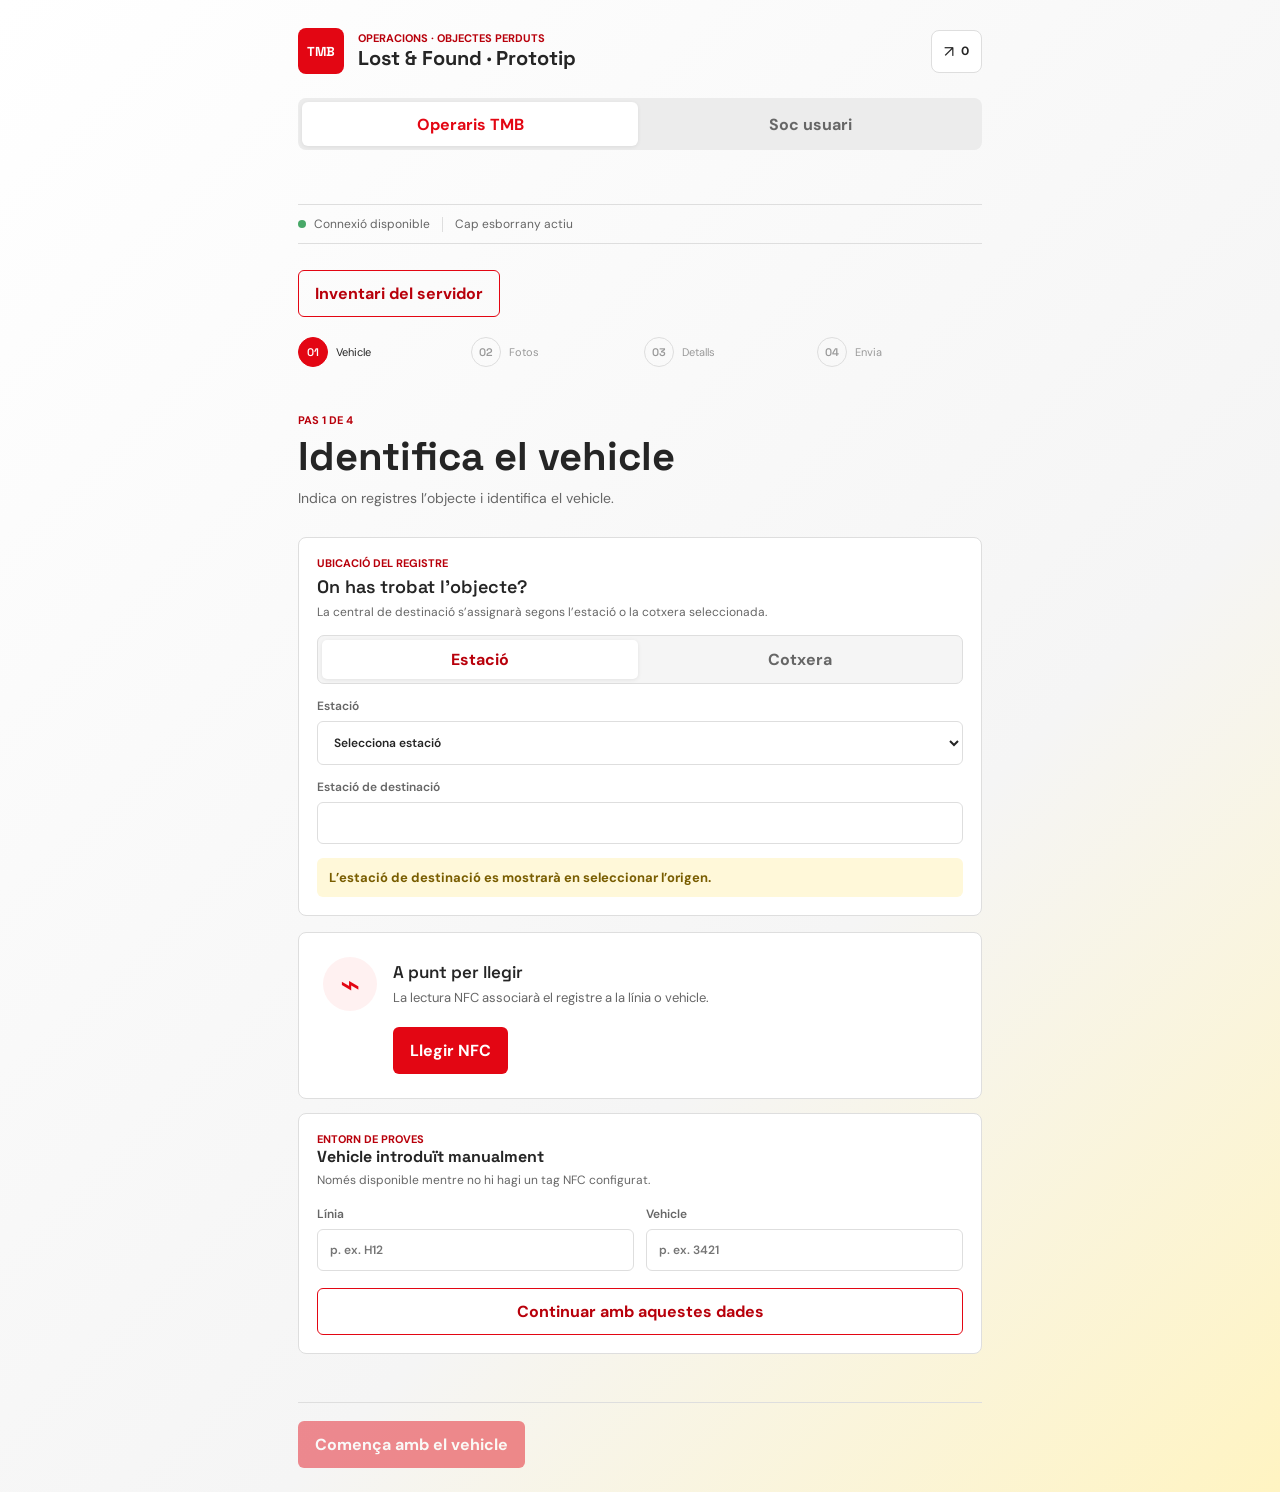
==== commit c9f9266a: "Add registration origin station assignment Co-authored-by: Copilot <223556219+Copilot@users.noreply." ====
--- a/client/index.html
+++ b/client/index.html
@@ -1,101 +1,87 @@
-<!doctype html>
-<html lang="ca">
-  <head>
-    <meta charset="utf-8" />
-    <meta name="local-token" content="__LOCAL_TOKEN__" />
-    <meta name="viewport" content="width=device-width, initial-scale=1, viewport-fit=cover" />
-    <meta name="theme-color" content="#e30613" />
-    <meta name="description" content="Registre d'objectes perduts trobats per operaris de TMB" />
-    <link rel="manifest" href="manifest.webmanifest" />
-    <link rel="stylesheet" href="styles.css?v=3" />
-    <link rel="stylesheet" href="location-assignment.css"><link rel="stylesheet" href="match.css"><title>TMB Lost &amp; Found</title>
-  </head>
-  <body>
-    <main class="app-shell">
-      <header class="app-header">
-        <div class="brand-mark" aria-hidden="true">TMB</div>
-        <div><p class="eyebrow">Operacions · Objectes perduts</p><h1>Lost &amp; Found · Prototip</h1></div>
-        <button class="icon-button" id="pendingButton" type="button" title="Obrir les sol·licituds" aria-label="Obrir les sol·licituds"><span aria-hidden="true">↗</span><span class="pending-count" id="pendingCount">0</span></button>
-      </header>
-      <nav class="audience-tabs" role="tablist" aria-label="Tipus d’usuari">
-        <button class="audience-tab active" id="staffTab" type="button" role="tab" aria-selected="true" aria-controls="operatorPanel">Operaris TMB</button>
-        <button class="audience-tab" id="citizenTab" type="button" role="tab" aria-selected="false" aria-controls="citizenPanel">Soc usuari</button>
-      <button class="audience-tab" id="matchTab" type="button" role="tab" aria-selected="false" aria-controls="matchPanel">Match</button></nav>
-      <section id="operatorPanel" role="tabpanel" aria-labelledby="staffTab">
-      <section class="status-strip" aria-live="polite"><span class="status-dot" id="connectionDot"></span><span id="connectionText">Comprovant connexió...</span><span class="status-divider"></span><span id="draftText">Cap esborrany actiu</span></section>
-      <button class="secondary-button" id="inventoryButton" type="button">Inventari del servidor</button>
-      <nav class="stepper" aria-label="Progrés del registre" id="stepper">
-        <button class="step active" data-step="1" type="button"><span>01</span><small>Vehicle</small></button><button class="step" data-step="2" type="button"><span>02</span><small>Fotos</small></button><button class="step" data-step="3" type="button"><span>03</span><small>Detalls</small></button><button class="step" data-step="4" type="button"><span>04</span><small>Envia</small></button>
-      </nav>
-      <div class="content">
-        <section class="view active" data-view="1"><div class="view-heading"><p class="section-kicker">Pas 1 de 4</p><h2>Identifica la troballa</h2><p class="muted">Apropa el mòbil al tag del vehicle abans de començar.</p></div>
-          <div class="nfc-panel"><div class="nfc-symbol" aria-hidden="true">⌁</div><div><strong id="nfcTitle">A punt per llegir</strong><p id="nfcMessage">La lectura NFC associarà el registre a la línia o vehicle.</p></div><button class="primary-button" id="scanNfcButton" type="button">Llegir NFC</button></div>
-          <div class="manual-card"><div><p class="section-kicker">Entorn de proves</p><strong>Vehicle introduït manualment</strong><p class="muted">Només disponible mentre no hi hagi un tag NFC configurat.</p></div><div class="manual-fields"><label>Transport<select id="manualTransport"><option value="">Selecciona Bus o Metro</option><option value="bus">Bus</option><option value="metro">Metro</option></select></label><label>Línia on s’ha trobat<input id="manualLine" placeholder="p. ex. H12 o L1" maxlength="12" /></label><label>Vehicle (intern)<input id="manualVehicle" placeholder="p. ex. 3421" maxlength="20" /></label><label>Data de la troballa (dd/mm/aaaa)<input id="foundDate" type="text" inputmode="numeric" placeholder="dd/mm/aaaa" maxlength="10" /></label><label class="review-confirmation"><input id="foundApproximate" type="checkbox" /> Data aproximada</label></div><button class="secondary-button" id="manualVehicleButton" type="button">Continuar amb aquestes dades</button></div>
-          <section class="origin-card" id="originPanel" role="tabpanel" aria-labelledby="stationOriginTab">
-            <div><p class="section-kicker">Ubicació de la troballa</p><h3 id="originTitle">On fas la foto?</h3><p class="muted">Selecciona l’estació o la cotxera d’origen per assignar la central de destinació.</p></div>
-            <nav class="origin-tabs" role="tablist" aria-label="Tipus de punt d’origen">
-              <button class="origin-tab active" id="stationOriginTab" type="button" role="tab" aria-selected="true" aria-controls="originPanel" data-origin-kind="station">Estació</button>
-              <button class="origin-tab" id="depotOriginTab" type="button" role="tab" aria-selected="false" aria-controls="originPanel" data-origin-kind="depot">Cotxera</button>
-            </nav>
-            <label for="originLocation"><span id="originLocationLabel">Estació</span>
-              <select id="originLocation"><option value="">Selecciona una estació</option></select>
-            </label>
-            <input id="originKind" type="hidden" value="station" />
-            <input id="originDestination" type="hidden" />
-            <p class="origin-assignment" id="originAssignment" aria-live="polite">La central de destinació es mostrarà en seleccionar l’origen.</p>
-          </section>
-        </section>
-        <section class="view" data-view="2"><div class="view-heading"><p class="section-kicker">Pas 2 de 4</p><h2>Fotografia l’objecte</h2><p class="muted">Necessitem dues perspectives clares. Revisa cada foto abans de confirmar-la.</p></div><div class="photo-grid"><article class="photo-slot"><div class="photo-preview" id="preview0"><span>Foto 1</span></div><div class="slot-footer"><div><strong>Perspectiva principal</strong><small id="photoStatus0">Encara no capturada</small></div><button class="secondary-button photo-button" data-photo="0" type="button">Fer foto</button></div></article><article class="photo-slot"><div class="photo-preview" id="preview1"><span>Foto 2</span></div><div class="slot-footer"><div><strong>Segona perspectiva</strong><small id="photoStatus1">Encara no capturada</small></div><button class="secondary-button photo-button" data-photo="1" type="button" disabled>Fer foto</button></div></article></div><input id="photoInput" type="file" accept="image/*" capture="environment" hidden /><div class="quality-note" id="qualityNote" hidden></div></section>
-        <section class="view" data-view="3"><div class="view-heading"><p class="section-kicker">Pas 3 de 4</p><h2>Descriu l’objecte</h2><p class="muted">Les etiquetes ajuden a trobar-lo després. La descripció és opcional.</p></div><div class="extraction-panel"><p id="extractionStatus" role="status" aria-live="polite">Els camps s’ompliran a partir de la foto principal. Revisa’ls abans de continuar.</p><div id="extractionProgress" hidden><label id="extractionProgressLabel" for="extractionBar">Analitzant la foto…</label><progress id="extractionBar" max="1" aria-describedby="extractionProgressLabel"></progress></div><button id="retryExtraction" class="secondary-button" type="button">Reintentar extracció</button><button id="skipExtraction" class="secondary-button" type="button">Omplir manualment</button><details id="extractionDetails" hidden><summary>Veure camps extrets (JSON)</summary><pre id="extractionJson"></pre></details></div><form class="details-form" id="detailsForm"><fieldset class="color-field"><legend>Colors de l’objecte</legend><div id="color" class="color-options"></div><small>Ordena de més a menys superfície visible. El primer és el principal; estimació visual, sense percentatges.</small></fieldset><label>Tipus d’objecte<select id="objectType" required><option value="">Selecciona un tipus</option></select></label><label>Material principal<select id="material" required><option value="">Selecciona un material</option></select></label><label>Descripció <span class="optional">Opcional</span><textarea id="description" maxlength="250" rows="4" placeholder="Detalls visibles, marques o elements distintius..."></textarea><small class="character-count"><span id="descriptionCount">0</span>/250</small></label><label class="review-check"><input id="fieldsReviewed" type="checkbox"> He revisat i corregit els camps del registre.</label></form></section>
-        <section class="view" data-view="4"><div class="view-heading"><p class="section-kicker">Pas 4 de 4</p><h2>Revisa i envia</h2><p class="muted">El registre es conservarà al dispositiu si ara no hi ha connexió.</p></div><div class="review-layout"><div class="review-photos" id="reviewPhotos"></div><dl class="review-list" id="reviewList"></dl></div><div class="offline-callout"><span aria-hidden="true">⌁</span><div><strong>Desament local de proves</strong><p>El servidor desa el registre en aquest equip. Si no respon, queda a la cua del navegador.</p></div></div></section>
-      </div>
-      <footer class="action-bar"><button class="back-button" id="backButton" type="button" hidden>Enrere</button><button class="primary-button" id="nextButton" type="button" disabled>Comença amb el vehicle</button></footer>
-      </section>
-    <dialog class="requests-dialog" id="requestsDialog" aria-labelledby="requestsTitle">
-      <header class="requests-header"><div><p class="section-kicker">Registres del dispositiu</p><h2 id="requestsTitle">Sol·licituds</h2></div><button class="close-button" id="closeRequestsButton" type="button" aria-label="Tancar">×</button></header>
-      <p class="requests-summary" id="requestsSummary"></p>
-      <div class="request-list" id="requestList"></div>
-      <p class="empty-requests" id="emptyRequests" hidden>Encara no hi ha sol·licituds guardades en aquest dispositiu.</p>
-    </dialog>
-    <section class="citizen-panel" id="citizenPanel" role="tabpanel" aria-labelledby="citizenTab" hidden>
-      <div class="citizen-heading"><p class="section-kicker">Declaració de pèrdua</p><h2>Has perdut un objecte?</h2><p class="muted">Explica’ns què has perdut i on. Les dades d’aquesta declaració es desen separadament de les dels operaris TMB.</p></div>
-      <form class="citizen-form" id="citizenForm">
-        <label class="citizen-description">Què has perdut?<textarea id="citizenDescription" maxlength="500" rows="5" required placeholder="Descriu l’objecte i, si ho recordes, com o on el vas perdre..."></textarea><small class="character-count"><span id="citizenDescriptionCount">0</span>/500</small></label>
-        <div class="citizen-fields">
-          <label>Estació o parada (opcional)<input id="citizenLocation" type="text" maxlength="100" placeholder="p. ex. Sants" /></label>
-          <label>Transport<select id="citizenTransport"><option value="">No ho sé</option><option value="bus">Bus</option><option value="metro">Metro</option></select></label><label>Línia de la pèrdua<input id="citizenLine" placeholder="p. ex. H12 o L1" maxlength="12" /></label><label>Data de la pèrdua (dd/mm/aaaa)<input id="citizenLossDate" type="text" inputmode="numeric" placeholder="dd/mm/aaaa" maxlength="10" /></label><label class="review-confirmation"><input id="citizenDateApproximate" type="checkbox" /> Data aproximada</label>
-          <label>Tipus d’objecte<select id="citizenObjectType"><option value="">Qualsevol tipus / No ho sé</option></select></label>
-          <fieldset class="color-field"><legend>Colors (opcional)</legend><div id="citizenColor" class="color-options"></div></fieldset>
-        </div>
-        <label class="citizen-photo-label">Foto de referència <span class="optional">Opcional</span><input id="citizenPhoto" type="file" accept="image/*" capture="environment" /><small class="muted">Es conserva com a referència. La cerca actual compara text, tipus i colors, no imatges.</small></label>
-        <div class="citizen-photo-preview" id="citizenPhotoPreview" hidden><img id="citizenPhotoImage" alt="Previsualització de la foto de referència"><button class="secondary-button" id="removeCitizenPhoto" type="button">Treure foto</button></div>
-        <div class="citizen-fields contact-fields">
-          <label>Nom <span class="optional">Opcional</span><input id="citizenName" type="text" autocomplete="name" maxlength="120" /></label>
-          <label>Correu electrònic <span class="optional">Opcional</span><input id="citizenEmail" type="email" autocomplete="email" maxlength="254" /></label>
-          <label>Telèfon <span class="optional">Opcional</span><input id="citizenPhone" type="tel" autocomplete="tel" maxlength="40" /></label>
-        </div>
-        <p class="privacy-note">Prototip local: la declaració es desa al servidor d’aquest equip. No s’envia a TMB. Els contactes no s’inclouen a la cerca.</p>
-        <button class="secondary-button" id="searchButton" type="button">Cercar sense desar</button><button class="primary-button citizen-submit" type="submit">Desar i cercar</button>
-        <p class="citizen-confirmation" id="citizenConfirmation" role="status" aria-live="polite" hidden></p>
-      </form>
-      <p class="muted">Cerca estricta: mateixa línia, data de la troballa dins de ±7 dies de la pèrdua i tots els colors seleccionats entre els 3 principals. Els camps buits no filtren. Si falta la informació requerida a un objecte, no es mostrarà.</p><section id="searchResults" aria-live="polite"></section>
-    </section>
-    <dialog class="requests-dialog" id="inventoryDialog"><header class="requests-header"><h2>Inventari del servidor</h2><button class="close-button" id="closeInventory" type="button">×</button></header><button class="secondary-button" id="refreshInventory" type="button">Actualitzar</button><p id="inventoryStatus" role="status"></p><div id="inventoryList" class="request-list"></div></dialog>
-    <dialog class="requests-dialog" id="editDialog"><h2>Revisar objecte</h2><form id="editForm" class="details-form"><fieldset class="finding-fields"><legend>On i quan es va trobar?</legend><p class="muted">Indica la troballa real, no el lloc o la data de registre. Deixa en blanc allò que no sàpigues.</p><label>Transport<select id="editFoundTransport"><option value="">Desconegut</option><option value="bus">Bus</option><option value="metro">Metro</option></select></label><label>Línia de la troballa<input id="editFoundLine" placeholder="p. ex. H12 o L1" maxlength="12" /></label><label>Data de la troballa (dd/mm/aaaa)<input id="editFoundDate" type="text" inputmode="numeric" placeholder="dd/mm/aaaa" maxlength="10" /></label><label class="review-confirmation"><input id="editFoundApproximate" type="checkbox" /> Data aproximada</label></fieldset><fieldset class="color-field"><legend>Colors · de més a menys cobertura</legend><div id="editColors" class="color-options"></div><small>Revisa l’ordre estimat abans de confirmar. Principal = més superfície visible.</small></fieldset><label>Tipus<select id="editType" required></select></label><label>Material<select id="editMaterial" required></select></label><label>Descripció<textarea id="editDescription" maxlength="250"></textarea></label><label>Decisió<select id="editDecision"><option value="approved">Aprovar</option><option value="rejected">Rebutjar i retirar de la cerca</option></select></label><button class="primary-button" type="submit">Confirmar nova revisió</button><button class="secondary-button" id="cancelEdit" type="button">Cancel·lar</button><p id="editStatus" role="status"></p></form></dialog>
-    <section class="match-panel" id="matchPanel" role="tabpanel" aria-labelledby="matchTab" hidden>
-      <div class="citizen-heading"><p class="section-kicker">Seguiment d’objectes</p><h2>Match</h2><p class="muted">Confirma coincidències entre objectes trobats i declaracions, i segueix-ne els contactes, les ubicacions i els dies des de l’entrada.</p></div>
-      <p class="privacy-note">Seguiment intern del prototip local. Les coincidències es confirmen manualment i es desen al servidor.</p>
-      <form class="match-link-form" id="newMatchForm">
-        <label>Objecte trobat<select name="recordId" required><option value="">Tria un objecte trobat</option></select></label>
-        <label>Declaració del sol·licitant<select name="reportId" required><option value="">Tria una declaració</option></select></label>
-        <button class="primary-button" type="submit">Confirmar match</button>
-      </form>
-      <div class="match-summary" id="matchSummary" aria-live="polite"></div>
-      <div class="match-list" id="matchList"></div>
-      <p class="empty-requests" id="emptyMatch" hidden>Encara no hi ha cap coincidència confirmada.</p>
-      <p class="match-feedback" id="matchFeedback" role="status" aria-live="polite"></p>
-    </section>
-    </main>
-    <div class="toast" id="toast" role="status" aria-live="polite"></div><script src="app.js" type="module"></script><script src="location-assignment.js" type="module"></script><script src="match.js" type="module"></script>
-  </body>
+<!doctype html>
+<html lang="ca">
+  <head>
+    <meta charset="utf-8" />
+    <meta name="local-token" content="__LOCAL_TOKEN__" />
+    <meta name="viewport" content="width=device-width, initial-scale=1, viewport-fit=cover" />
+    <meta name="theme-color" content="#e30613" />
+    <meta name="description" content="Registre d'objectes perduts trobats per operaris de TMB" />
+    <link rel="manifest" href="manifest.webmanifest" />
+    <link rel="stylesheet" href="styles.css?v=2" />
+    <link rel="stylesheet" href="location-assignment.css" />
+    <title>TMB Lost &amp; Found</title>
+  </head>
+  <body>
+    <main class="app-shell">
+      <header class="app-header">
+        <div class="brand-mark" aria-hidden="true">TMB</div>
+        <div><p class="eyebrow">Operacions · Objectes perduts</p><h1>Lost &amp; Found · Prototip</h1></div>
+        <button class="icon-button" id="pendingButton" type="button" title="Obrir les sol·licituds" aria-label="Obrir les sol·licituds"><span aria-hidden="true">↗</span><span class="pending-count" id="pendingCount">0</span></button>
+      </header>
+      <nav class="audience-tabs" role="tablist" aria-label="Tipus d’usuari">
+        <button class="audience-tab active" id="staffTab" type="button" role="tab" aria-selected="true" aria-controls="operatorPanel">Operaris TMB</button>
+        <button class="audience-tab" id="citizenTab" type="button" role="tab" aria-selected="false" aria-controls="citizenPanel">Soc usuari</button>
+      </nav>
+      <section id="operatorPanel" role="tabpanel" aria-labelledby="staffTab">
+      <section class="status-strip" aria-live="polite"><span class="status-dot" id="connectionDot"></span><span id="connectionText">Comprovant connexió...</span><span class="status-divider"></span><span id="draftText">Cap esborrany actiu</span></section>
+      <button class="secondary-button" id="inventoryButton" type="button">Inventari del servidor</button>
+      <nav class="stepper" aria-label="Progrés del registre" id="stepper">
+        <button class="step active" data-step="1" type="button"><span>01</span><small>Vehicle</small></button><button class="step" data-step="2" type="button"><span>02</span><small>Fotos</small></button><button class="step" data-step="3" type="button"><span>03</span><small>Detalls</small></button><button class="step" data-step="4" type="button"><span>04</span><small>Envia</small></button>
+      </nav>
+      <div class="content">
+        <section class="view active" data-view="1"><div class="view-heading"><p class="section-kicker">Pas 1 de 4</p><h2>Identifica el vehicle</h2><p class="muted">Indica on registres l’objecte i identifica el vehicle.</p></div>
+          <section class="origin-card" id="originPanel" role="tabpanel" aria-labelledby="stationOriginTab">
+            <div><p class="section-kicker">Ubicació del registre</p><h3>On has trobat l’objecte?</h3><p class="muted">La central de destinació s’assignarà segons l’estació o la cotxera seleccionada.</p></div>
+            <input id="originKind" type="hidden" value="station" />
+            <div class="origin-tabs" role="tablist" aria-label="Tipus d’origen">
+              <button class="origin-tab active" id="stationOriginTab" type="button" role="tab" aria-selected="true" aria-controls="originPanel" data-origin-kind="station">Estació</button>
+              <button class="origin-tab" id="depotOriginTab" type="button" role="tab" aria-selected="false" aria-controls="originPanel" data-origin-kind="depot">Cotxera</button>
+            </div>
+            <label><span id="originLocationLabel">Estació</span><select id="originLocation" required><option value="">Selecciona estació</option></select></label>
+            <label>Estació de destinació<input id="originDestination" type="text" readonly aria-describedby="originAssignment" /></label>
+            <p class="origin-assignment" id="originAssignment" role="status" aria-live="polite">L’estació de destinació es mostrarà en seleccionar l’origen.</p>
+          </section>
+          <div class="nfc-panel"><div class="nfc-symbol" aria-hidden="true">⌁</div><div><strong id="nfcTitle">A punt per llegir</strong><p id="nfcMessage">La lectura NFC associarà el registre a la línia o vehicle.</p></div><button class="primary-button" id="scanNfcButton" type="button">Llegir NFC</button></div>
+          <div class="manual-card"><div><p class="section-kicker">Entorn de proves</p><strong>Vehicle introduït manualment</strong><p class="muted">Només disponible mentre no hi hagi un tag NFC configurat.</p></div><div class="manual-fields"><label>Línia<input id="manualLine" placeholder="p. ex. H12" maxlength="12" /></label><label>Vehicle<input id="manualVehicle" placeholder="p. ex. 3421" maxlength="20" /></label></div><button class="secondary-button" id="manualVehicleButton" type="button">Continuar amb aquestes dades</button></div>
+        </section>
+        <section class="view" data-view="2"><div class="view-heading"><p class="section-kicker">Pas 2 de 4</p><h2>Fotografia l’objecte</h2><p class="muted">Necessitem dues perspectives clares. Revisa cada foto abans de confirmar-la.</p></div><div class="photo-grid"><article class="photo-slot"><div class="photo-preview" id="preview0"><span>Foto 1</span></div><div class="slot-footer"><div><strong>Perspectiva principal</strong><small id="photoStatus0">Encara no capturada</small></div><button class="secondary-button photo-button" data-photo="0" type="button">Fer foto</button></div></article><article class="photo-slot"><div class="photo-preview" id="preview1"><span>Foto 2</span></div><div class="slot-footer"><div><strong>Segona perspectiva</strong><small id="photoStatus1">Encara no capturada</small></div><button class="secondary-button photo-button" data-photo="1" type="button" disabled>Fer foto</button></div></article></div><input id="photoInput" type="file" accept="image/*" capture="environment" hidden /><div class="quality-note" id="qualityNote" hidden></div></section>
+        <section class="view" data-view="3"><div class="view-heading"><p class="section-kicker">Pas 3 de 4</p><h2>Descriu l’objecte</h2><p class="muted">Les etiquetes ajuden a trobar-lo després. La descripció és opcional.</p></div><div class="extraction-panel"><p id="extractionStatus" role="status" aria-live="polite">Els camps s’ompliran a partir de la foto principal. Revisa’ls abans de continuar.</p><button id="retryExtraction" class="secondary-button" type="button">Reintentar extracció</button><button id="skipExtraction" class="secondary-button" type="button">Omplir manualment</button><details id="extractionDetails" hidden><summary>Veure camps extrets (JSON)</summary><pre id="extractionJson"></pre></details></div><form class="details-form" id="detailsForm"><fieldset class="color-field"><legend>Colors de l’objecte</legend><div id="color" class="color-options"></div><small>Selecciona un o més colors.</small></fieldset><label>Tipus d’objecte<select id="objectType" required><option value="">Selecciona un tipus</option></select></label><label>Material principal<select id="material" required><option value="">Selecciona un material</option></select></label><label>Descripció <span class="optional">Opcional</span><textarea id="description" maxlength="250" rows="4" placeholder="Detalls visibles, marques o elements distintius..."></textarea><small class="character-count"><span id="descriptionCount">0</span>/250</small></label><label class="review-check"><input id="fieldsReviewed" type="checkbox"> He revisat i corregit els camps del registre.</label></form></section>
+        <section class="view" data-view="4"><div class="view-heading"><p class="section-kicker">Pas 4 de 4</p><h2>Revisa i envia</h2><p class="muted">El registre es conservarà al dispositiu si ara no hi ha connexió.</p></div><div class="review-layout"><div class="review-photos" id="reviewPhotos"></div><dl class="review-list" id="reviewList"></dl></div><div class="offline-callout"><span aria-hidden="true">⌁</span><div><strong>Desament local de proves</strong><p>El servidor desa el registre en aquest equip. Si no respon, queda a la cua del navegador.</p></div></div></section>
+      </div>
+      <footer class="action-bar"><button class="back-button" id="backButton" type="button" hidden>Enrere</button><button class="primary-button" id="nextButton" type="button" disabled>Comença amb el vehicle</button></footer>
+      </section>
+    <dialog class="requests-dialog" id="requestsDialog" aria-labelledby="requestsTitle">
+      <header class="requests-header"><div><p class="section-kicker">Registres del dispositiu</p><h2 id="requestsTitle">Sol·licituds</h2></div><button class="close-button" id="closeRequestsButton" type="button" aria-label="Tancar">×</button></header>
+      <p class="requests-summary" id="requestsSummary"></p>
+      <div class="request-list" id="requestList"></div>
+      <p class="empty-requests" id="emptyRequests" hidden>Encara no hi ha sol·licituds guardades en aquest dispositiu.</p>
+    </dialog>
+    <section class="citizen-panel" id="citizenPanel" role="tabpanel" aria-labelledby="citizenTab" hidden>
+      <div class="citizen-heading"><p class="section-kicker">Declaració de pèrdua</p><h2>Has perdut un objecte?</h2><p class="muted">Explica’ns què has perdut i on. Les dades d’aquesta declaració es desen separadament de les dels operaris TMB.</p></div>
+      <form class="citizen-form" id="citizenForm">
+        <label class="citizen-description">Què has perdut?<textarea id="citizenDescription" maxlength="500" rows="5" required placeholder="Descriu l’objecte i, si ho recordes, com o on el vas perdre..."></textarea><small class="character-count"><span id="citizenDescriptionCount">0</span>/500</small></label>
+        <div class="citizen-fields">
+          <label>Línia, autobús o estació<input id="citizenLocation" type="text" maxlength="100" placeholder="p. ex. Línia H12, autobús 3421 o estació Sants" /></label>
+          <label>Data de la pèrdua<input id="citizenLossDate" type="date" /></label>
+          <label>Tipus d’objecte<select id="citizenObjectType"><option value="">Qualsevol tipus / No ho sé</option></select></label>
+          <fieldset class="color-field"><legend>Colors (opcional)</legend><div id="citizenColor" class="color-options"></div></fieldset>
+        </div>
+        <label class="citizen-photo-label">Foto de referència <span class="optional">Opcional</span><input id="citizenPhoto" type="file" accept="image/*" capture="environment" /><small class="muted">Es conserva com a referència. La cerca actual compara text, tipus i colors, no imatges.</small></label>
+        <div class="citizen-photo-preview" id="citizenPhotoPreview" hidden><img id="citizenPhotoImage" alt="Previsualització de la foto de referència"><button class="secondary-button" id="removeCitizenPhoto" type="button">Treure foto</button></div>
+        <div class="citizen-fields contact-fields">
+          <label>Nom <span class="optional">Opcional</span><input id="citizenName" type="text" autocomplete="name" maxlength="120" /></label>
+          <label>Correu electrònic <span class="optional">Opcional</span><input id="citizenEmail" type="email" autocomplete="email" maxlength="254" /></label>
+          <label>Telèfon <span class="optional">Opcional</span><input id="citizenPhone" type="tel" autocomplete="tel" maxlength="40" /></label>
+        </div>
+        <p class="privacy-note">Prototip local: la declaració es desa al servidor d’aquest equip. No s’envia a TMB. Els contactes no s’inclouen a la cerca.</p>
+        <button class="secondary-button" id="searchButton" type="button">Cercar sense desar</button><button class="primary-button citizen-submit" type="submit">Desar i cercar</button>
+        <p class="citizen-confirmation" id="citizenConfirmation" role="status" aria-live="polite" hidden></p>
+      </form>
+      <section id="searchResults" aria-live="polite"></section>
+    </section>
+    <dialog class="requests-dialog" id="inventoryDialog"><header class="requests-header"><h2>Inventari del servidor</h2><button class="close-button" id="closeInventory" type="button">×</button></header><button class="secondary-button" id="refreshInventory" type="button">Actualitzar</button><p id="inventoryStatus" role="status"></p><div id="inventoryList" class="request-list"></div></dialog>
+    <dialog class="requests-dialog" id="editDialog"><h2>Revisar objecte</h2><form id="editForm" class="details-form"><fieldset class="color-field"><legend>Colors</legend><div id="editColors" class="color-options"></div></fieldset><label>Tipus<select id="editType" required></select></label><label>Material<select id="editMaterial" required></select></label><label>Descripció<textarea id="editDescription" maxlength="250"></textarea></label><label>Decisió<select id="editDecision"><option value="approved">Aprovar</option><option value="rejected">Rebutjar i retirar de la cerca</option></select></label><button class="primary-button" type="submit">Confirmar nova revisió</button><button class="secondary-button" id="cancelEdit" type="button">Cancel·lar</button><p id="editStatus" role="status"></p></form></dialog>
+    </main>
+    <div class="toast" id="toast" role="status" aria-live="polite"></div><script src="app.js" type="module"></script>
+  </body>
 </html>
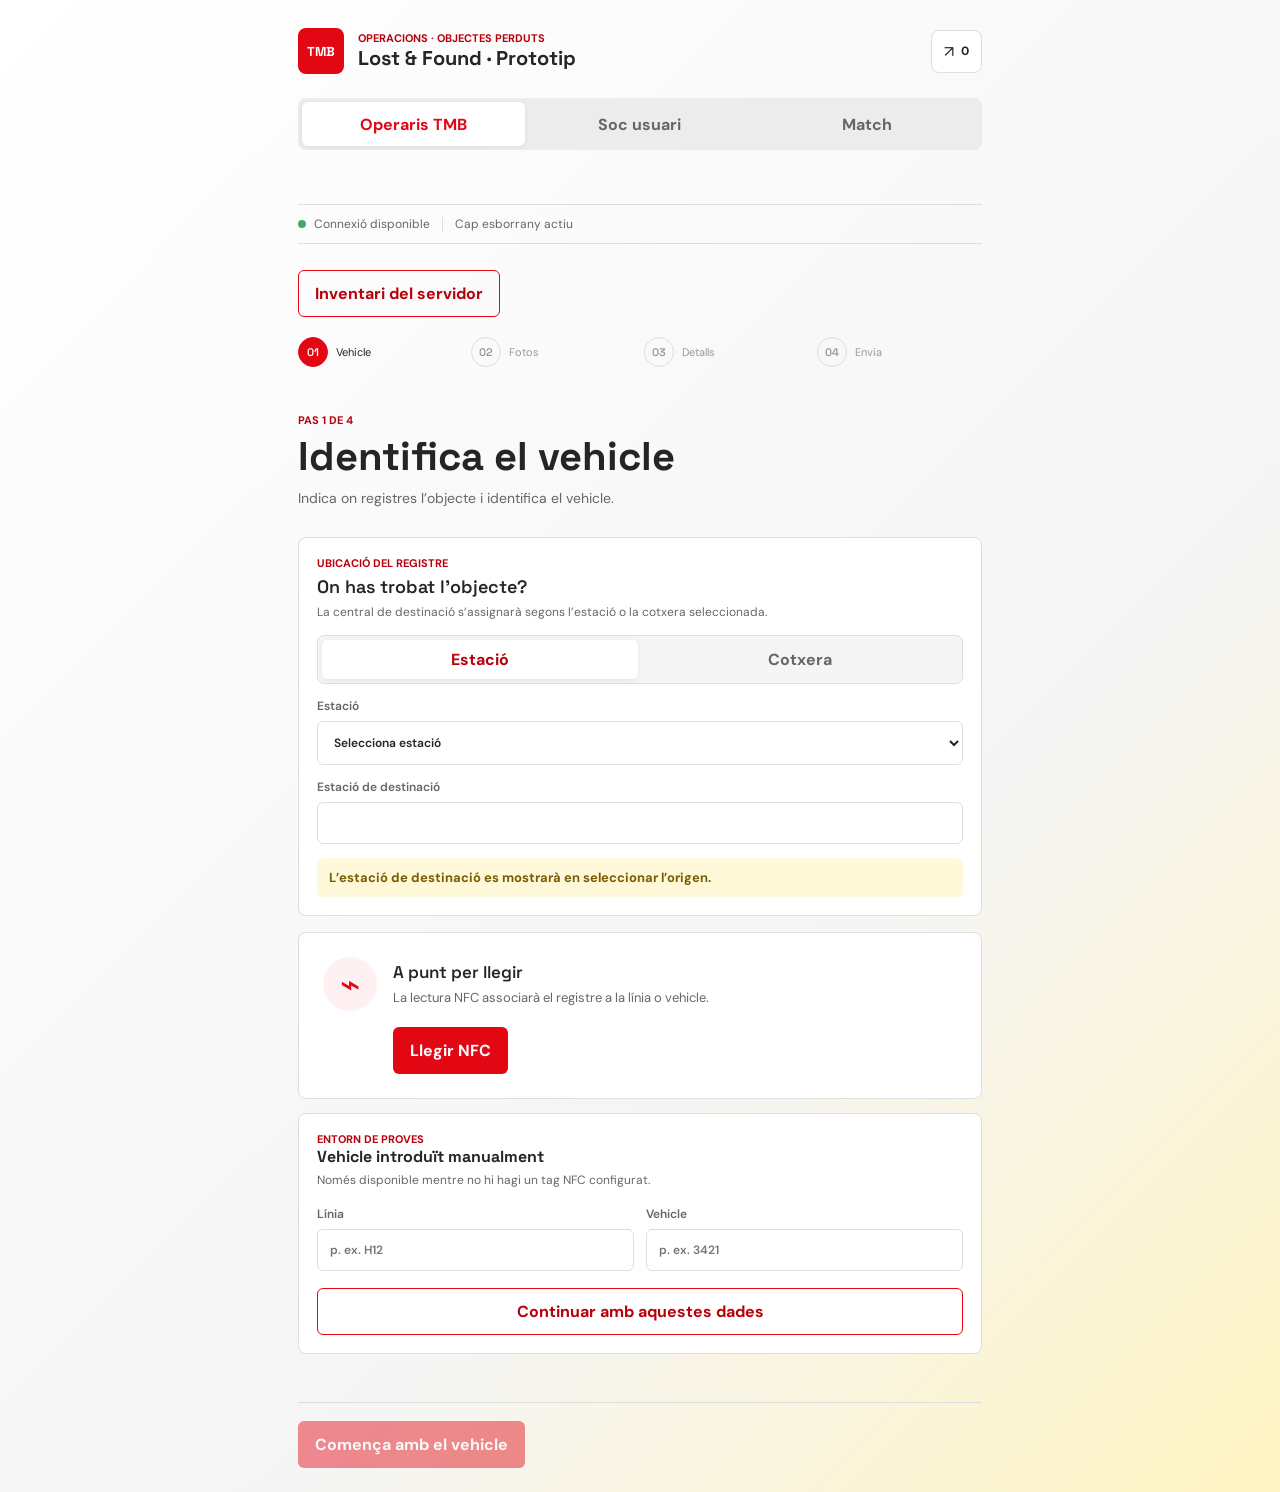
==== commit 7aa05475: "Add" ====
--- a/client/index.html
+++ b/client/index.html
@@ -9,6 +9,7 @@
     <link rel="manifest" href="manifest.webmanifest" />
     <link rel="stylesheet" href="styles.css?v=2" />
     <link rel="stylesheet" href="location-assignment.css" />
+    <link rel="stylesheet" href="match.css?v=1" />
     <title>TMB Lost &amp; Found</title>
   </head>
   <body>
@@ -21,6 +22,7 @@
       <nav class="audience-tabs" role="tablist" aria-label="Tipus d’usuari">
         <button class="audience-tab active" id="staffTab" type="button" role="tab" aria-selected="true" aria-controls="operatorPanel">Operaris TMB</button>
         <button class="audience-tab" id="citizenTab" type="button" role="tab" aria-selected="false" aria-controls="citizenPanel">Soc usuari</button>
+        <button class="audience-tab" id="matchTab" type="button" role="tab" aria-selected="false" aria-controls="matchPanel">Match</button>
       </nav>
       <section id="operatorPanel" role="tabpanel" aria-labelledby="staffTab">
       <section class="status-strip" aria-live="polite"><span class="status-dot" id="connectionDot"></span><span id="connectionText">Comprovant connexió...</span><span class="status-divider"></span><span id="draftText">Cap esborrany actiu</span></section>
@@ -79,9 +81,23 @@
       </form>
       <section id="searchResults" aria-live="polite"></section>
     </section>
+    <section class="match-panel" id="matchPanel" role="tabpanel" aria-labelledby="matchTab" hidden>
+      <div class="citizen-heading"><p class="section-kicker">Seguiment d’objectes</p><h2>Coincidències confirmades</h2><p class="muted">Vincula objectes trobats amb declaracions reals, gestiona’n la ubicació i registra el retorn.</p></div>
+      <p class="privacy-note">Els contactes només es mostren per a declaracions vinculades. Aquesta eina és local i no té autenticació; protegeix l’accés a aquest equip.</p>
+      <form class="match-link-form" id="newMatchForm">
+        <label>Objecte trobat<select name="objectId" required><option value="">Tria un objecte trobat</option></select></label>
+        <label>Declaració oberta<select name="reportId" required><option value="">Tria una declaració</option></select></label>
+        <button class="primary-button" type="submit">Confirmar match</button>
+      </form>
+      <div class="match-summary" id="matchSummary"></div>
+      <button class="secondary-button" id="refreshMatches" type="button">Actualitzar dades</button>
+      <div class="match-list" id="matchList"></div>
+      <p class="empty-requests" id="emptyMatch" hidden>Encara no hi ha cap coincidència confirmada.</p>
+      <p class="match-feedback" id="matchFeedback" role="status" aria-live="polite"></p>
+    </section>
     <dialog class="requests-dialog" id="inventoryDialog"><header class="requests-header"><h2>Inventari del servidor</h2><button class="close-button" id="closeInventory" type="button">×</button></header><button class="secondary-button" id="refreshInventory" type="button">Actualitzar</button><p id="inventoryStatus" role="status"></p><div id="inventoryList" class="request-list"></div></dialog>
     <dialog class="requests-dialog" id="editDialog"><h2>Revisar objecte</h2><form id="editForm" class="details-form"><fieldset class="color-field"><legend>Colors</legend><div id="editColors" class="color-options"></div></fieldset><label>Tipus<select id="editType" required></select></label><label>Material<select id="editMaterial" required></select></label><label>Descripció<textarea id="editDescription" maxlength="250"></textarea></label><label>Decisió<select id="editDecision"><option value="approved">Aprovar</option><option value="rejected">Rebutjar i retirar de la cerca</option></select></label><button class="primary-button" type="submit">Confirmar nova revisió</button><button class="secondary-button" id="cancelEdit" type="button">Cancel·lar</button><p id="editStatus" role="status"></p></form></dialog>
     </main>
-    <div class="toast" id="toast" role="status" aria-live="polite"></div><script src="app.js" type="module"></script>
+    <div class="toast" id="toast" role="status" aria-live="polite"></div><script src="app.js" type="module"></script><script src="match.js" type="module"></script>
   </body>
 </html>
--- a/client/match.css
+++ b/client/match.css
@@ -0,0 +1,41 @@
+.audience-tabs:not(.transport-tabs){grid-template-columns:repeat(3,minmax(0,1fr))}
+.match-panel{width:100%;padding:4px 0 24px;animation:appear .28s ease-out}
+.match-demo-notice{margin-bottom:18px}
+.match-summary{margin:0 0 14px;color:var(--muted);font-size:13px;font-weight:700}
+.match-list{display:grid;gap:14px}
+.match-card{padding:17px;border:1px solid var(--line);border-left:4px solid var(--orange);border-radius:8px;background:var(--panel)}
+.match-card[data-status="sent"],.match-card[data-status="returned"]{border-left-color:#438c58}
+.match-card-heading{display:flex;justify-content:space-between;align-items:flex-start;gap:12px}
+.match-card-heading .section-kicker{margin-bottom:5px}
+.match-card-heading h3{margin:0;font:600 17px 'Space Grotesk',sans-serif}
+.match-status{flex:none;padding:5px 8px;border-radius:4px;font-size:10px;font-weight:700}
+.match-status.pending{background:#fff3e5;color:#805012}
+.match-status.matched{background:#e9efff;color:#344a82}
+.match-status.sent,.match-status.returned{background:#e8f5ec;color:#27633a}
+.match-facts{margin:15px 0;display:grid;grid-template-columns:1fr 1fr;gap:9px 14px}
+.match-fact{padding:9px 10px;border-radius:5px;background:#f7f7f7}
+.match-fact dt{color:var(--muted);font-size:10px}
+.match-fact dd{margin:4px 0 0;font-size:12px;font-weight:600}
+.match-linked-report{margin:0 0 15px;padding:12px;border-radius:6px;background:#f3f6ff}
+.match-linked-report strong,.match-linked-report small{font-size:11px}
+.match-linked-report p{margin:5px 0;font-size:13px;font-weight:600}
+.match-linked-report small{color:var(--muted)}
+.match-contact-details{display:grid;grid-template-columns:auto 1fr;gap:4px 12px;margin:10px 0}
+.match-contact-details dt{color:var(--muted);font-size:11px}
+.match-contact-details dd{margin:0;font-size:12px;font-weight:600}
+.match-controls{display:grid;gap:12px;padding-top:13px;border-top:1px solid var(--line)}
+.match-location-form,.match-link-form{display:grid;grid-template-columns:1fr 1fr auto;align-items:end;gap:10px}
+.match-link-form{grid-template-columns:1fr 1fr auto}
+.match-location-form label,.match-link-form label{font-size:11px}
+.match-location-form input,.match-link-form select{padding:9px;margin-top:5px}
+.match-location-form button,.match-link-form button,.match-return-button{padding:9px 11px;font-size:11px;white-space:nowrap}
+.match-link-label{align-self:center;margin:0;color:var(--muted);font-size:12px}
+.match-return-button{justify-self:start;border:1px solid var(--line);border-radius:6px;background:#fff;color:var(--muted);font-weight:700}
+.match-feedback{min-height:18px;margin:12px 0 0;color:#27633a;font-size:12px}
+@media(max-width:560px){
+  .match-card{padding:13px}
+  .match-card-heading{flex-direction:column}
+  .match-facts{grid-template-columns:1fr}
+  .match-location-form,.match-link-form{grid-template-columns:1fr}
+  .match-location-form button,.match-link-form button{width:100%}
+}
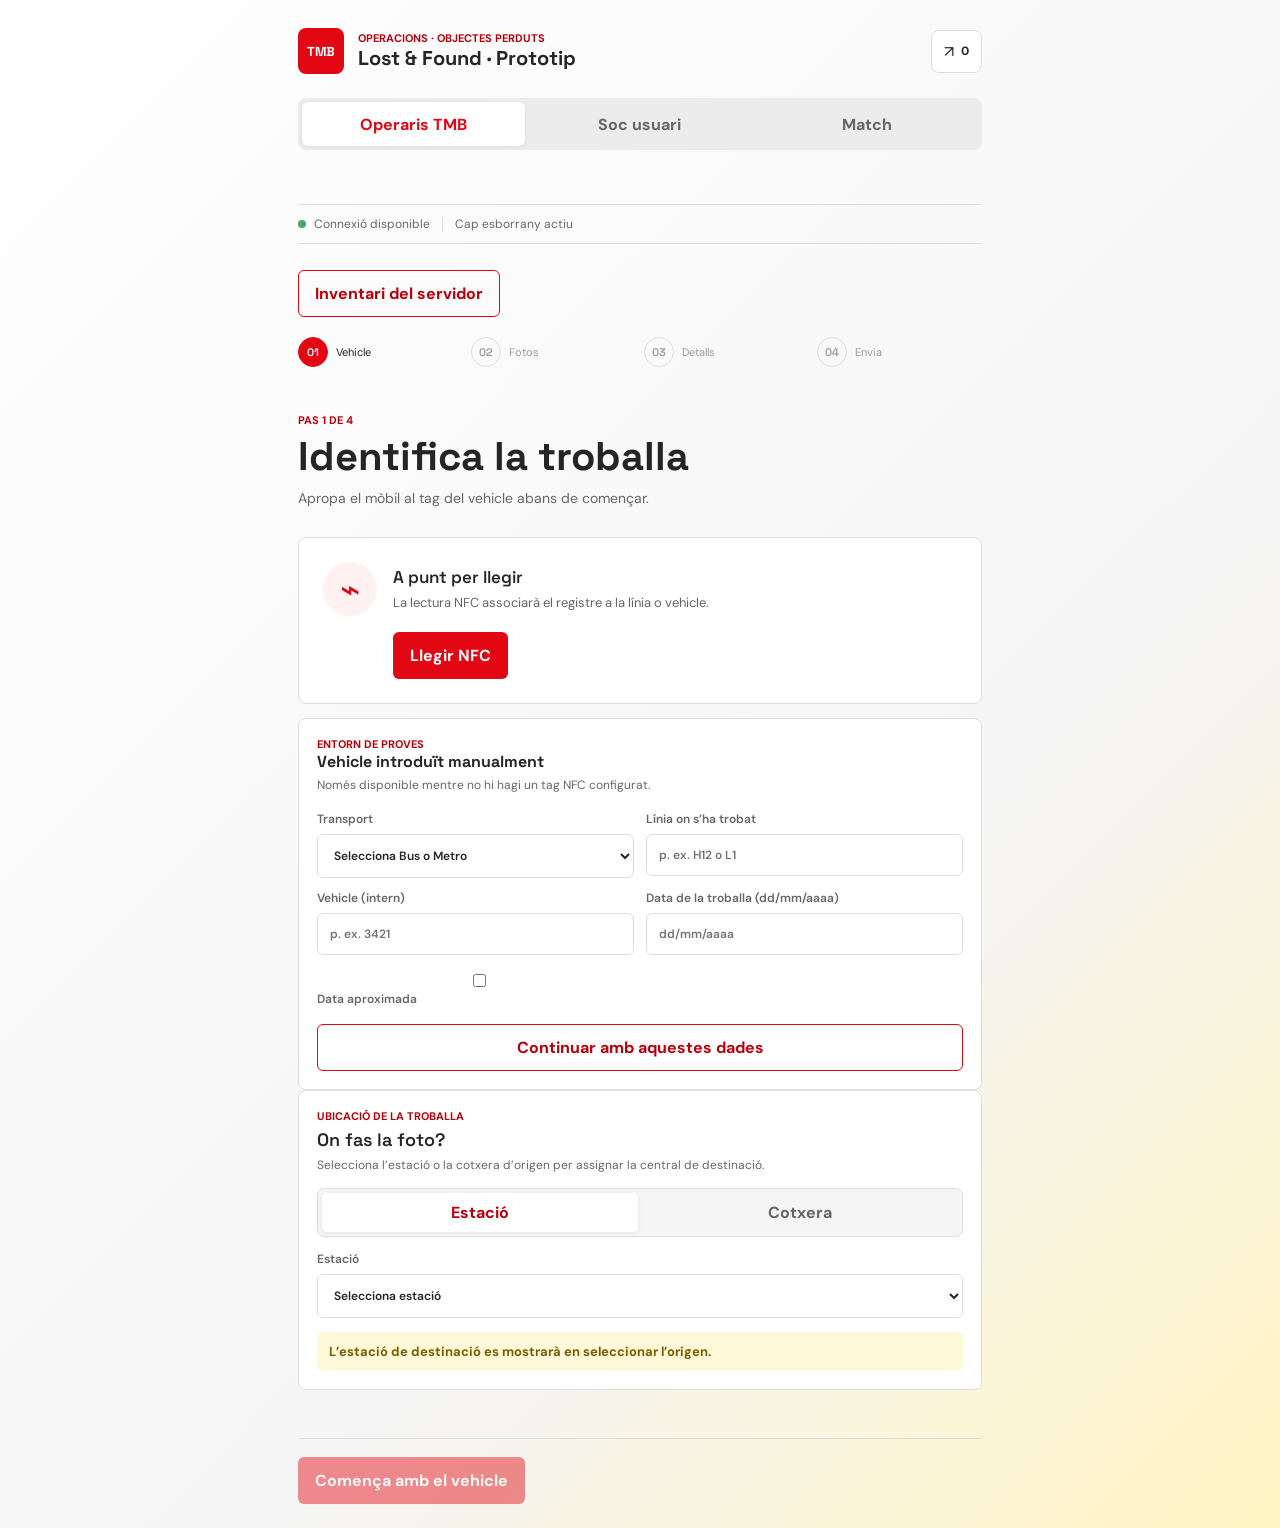
==== commit 1d574acf: "Integrate ranked colors, strict search and extraction progress into main" ====
--- a/client/index.html
+++ b/client/index.html
@@ -1,103 +1,101 @@
-<!doctype html>
-<html lang="ca">
-  <head>
-    <meta charset="utf-8" />
-    <meta name="local-token" content="__LOCAL_TOKEN__" />
-    <meta name="viewport" content="width=device-width, initial-scale=1, viewport-fit=cover" />
-    <meta name="theme-color" content="#e30613" />
-    <meta name="description" content="Registre d'objectes perduts trobats per operaris de TMB" />
-    <link rel="manifest" href="manifest.webmanifest" />
-    <link rel="stylesheet" href="styles.css?v=2" />
-    <link rel="stylesheet" href="location-assignment.css" />
-    <link rel="stylesheet" href="match.css?v=1" />
-    <title>TMB Lost &amp; Found</title>
-  </head>
-  <body>
-    <main class="app-shell">
-      <header class="app-header">
-        <div class="brand-mark" aria-hidden="true">TMB</div>
-        <div><p class="eyebrow">Operacions · Objectes perduts</p><h1>Lost &amp; Found · Prototip</h1></div>
-        <button class="icon-button" id="pendingButton" type="button" title="Obrir les sol·licituds" aria-label="Obrir les sol·licituds"><span aria-hidden="true">↗</span><span class="pending-count" id="pendingCount">0</span></button>
-      </header>
-      <nav class="audience-tabs" role="tablist" aria-label="Tipus d’usuari">
-        <button class="audience-tab active" id="staffTab" type="button" role="tab" aria-selected="true" aria-controls="operatorPanel">Operaris TMB</button>
-        <button class="audience-tab" id="citizenTab" type="button" role="tab" aria-selected="false" aria-controls="citizenPanel">Soc usuari</button>
-        <button class="audience-tab" id="matchTab" type="button" role="tab" aria-selected="false" aria-controls="matchPanel">Match</button>
-      </nav>
-      <section id="operatorPanel" role="tabpanel" aria-labelledby="staffTab">
-      <section class="status-strip" aria-live="polite"><span class="status-dot" id="connectionDot"></span><span id="connectionText">Comprovant connexió...</span><span class="status-divider"></span><span id="draftText">Cap esborrany actiu</span></section>
-      <button class="secondary-button" id="inventoryButton" type="button">Inventari del servidor</button>
-      <nav class="stepper" aria-label="Progrés del registre" id="stepper">
-        <button class="step active" data-step="1" type="button"><span>01</span><small>Vehicle</small></button><button class="step" data-step="2" type="button"><span>02</span><small>Fotos</small></button><button class="step" data-step="3" type="button"><span>03</span><small>Detalls</small></button><button class="step" data-step="4" type="button"><span>04</span><small>Envia</small></button>
-      </nav>
-      <div class="content">
-        <section class="view active" data-view="1"><div class="view-heading"><p class="section-kicker">Pas 1 de 4</p><h2>Identifica el vehicle</h2><p class="muted">Indica on registres l’objecte i identifica el vehicle.</p></div>
-          <section class="origin-card" id="originPanel" role="tabpanel" aria-labelledby="stationOriginTab">
-            <div><p class="section-kicker">Ubicació del registre</p><h3>On has trobat l’objecte?</h3><p class="muted">La central de destinació s’assignarà segons l’estació o la cotxera seleccionada.</p></div>
-            <input id="originKind" type="hidden" value="station" />
-            <div class="origin-tabs" role="tablist" aria-label="Tipus d’origen">
-              <button class="origin-tab active" id="stationOriginTab" type="button" role="tab" aria-selected="true" aria-controls="originPanel" data-origin-kind="station">Estació</button>
-              <button class="origin-tab" id="depotOriginTab" type="button" role="tab" aria-selected="false" aria-controls="originPanel" data-origin-kind="depot">Cotxera</button>
-            </div>
-            <label><span id="originLocationLabel">Estació</span><select id="originLocation" required><option value="">Selecciona estació</option></select></label>
-            <label>Estació de destinació<input id="originDestination" type="text" readonly aria-describedby="originAssignment" /></label>
-            <p class="origin-assignment" id="originAssignment" role="status" aria-live="polite">L’estació de destinació es mostrarà en seleccionar l’origen.</p>
-          </section>
-          <div class="nfc-panel"><div class="nfc-symbol" aria-hidden="true">⌁</div><div><strong id="nfcTitle">A punt per llegir</strong><p id="nfcMessage">La lectura NFC associarà el registre a la línia o vehicle.</p></div><button class="primary-button" id="scanNfcButton" type="button">Llegir NFC</button></div>
-          <div class="manual-card"><div><p class="section-kicker">Entorn de proves</p><strong>Vehicle introduït manualment</strong><p class="muted">Només disponible mentre no hi hagi un tag NFC configurat.</p></div><div class="manual-fields"><label>Línia<input id="manualLine" placeholder="p. ex. H12" maxlength="12" /></label><label>Vehicle<input id="manualVehicle" placeholder="p. ex. 3421" maxlength="20" /></label></div><button class="secondary-button" id="manualVehicleButton" type="button">Continuar amb aquestes dades</button></div>
-        </section>
-        <section class="view" data-view="2"><div class="view-heading"><p class="section-kicker">Pas 2 de 4</p><h2>Fotografia l’objecte</h2><p class="muted">Necessitem dues perspectives clares. Revisa cada foto abans de confirmar-la.</p></div><div class="photo-grid"><article class="photo-slot"><div class="photo-preview" id="preview0"><span>Foto 1</span></div><div class="slot-footer"><div><strong>Perspectiva principal</strong><small id="photoStatus0">Encara no capturada</small></div><button class="secondary-button photo-button" data-photo="0" type="button">Fer foto</button></div></article><article class="photo-slot"><div class="photo-preview" id="preview1"><span>Foto 2</span></div><div class="slot-footer"><div><strong>Segona perspectiva</strong><small id="photoStatus1">Encara no capturada</small></div><button class="secondary-button photo-button" data-photo="1" type="button" disabled>Fer foto</button></div></article></div><input id="photoInput" type="file" accept="image/*" capture="environment" hidden /><div class="quality-note" id="qualityNote" hidden></div></section>
-        <section class="view" data-view="3"><div class="view-heading"><p class="section-kicker">Pas 3 de 4</p><h2>Descriu l’objecte</h2><p class="muted">Les etiquetes ajuden a trobar-lo després. La descripció és opcional.</p></div><div class="extraction-panel"><p id="extractionStatus" role="status" aria-live="polite">Els camps s’ompliran a partir de la foto principal. Revisa’ls abans de continuar.</p><button id="retryExtraction" class="secondary-button" type="button">Reintentar extracció</button><button id="skipExtraction" class="secondary-button" type="button">Omplir manualment</button><details id="extractionDetails" hidden><summary>Veure camps extrets (JSON)</summary><pre id="extractionJson"></pre></details></div><form class="details-form" id="detailsForm"><fieldset class="color-field"><legend>Colors de l’objecte</legend><div id="color" class="color-options"></div><small>Selecciona un o més colors.</small></fieldset><label>Tipus d’objecte<select id="objectType" required><option value="">Selecciona un tipus</option></select></label><label>Material principal<select id="material" required><option value="">Selecciona un material</option></select></label><label>Descripció <span class="optional">Opcional</span><textarea id="description" maxlength="250" rows="4" placeholder="Detalls visibles, marques o elements distintius..."></textarea><small class="character-count"><span id="descriptionCount">0</span>/250</small></label><label class="review-check"><input id="fieldsReviewed" type="checkbox"> He revisat i corregit els camps del registre.</label></form></section>
-        <section class="view" data-view="4"><div class="view-heading"><p class="section-kicker">Pas 4 de 4</p><h2>Revisa i envia</h2><p class="muted">El registre es conservarà al dispositiu si ara no hi ha connexió.</p></div><div class="review-layout"><div class="review-photos" id="reviewPhotos"></div><dl class="review-list" id="reviewList"></dl></div><div class="offline-callout"><span aria-hidden="true">⌁</span><div><strong>Desament local de proves</strong><p>El servidor desa el registre en aquest equip. Si no respon, queda a la cua del navegador.</p></div></div></section>
-      </div>
-      <footer class="action-bar"><button class="back-button" id="backButton" type="button" hidden>Enrere</button><button class="primary-button" id="nextButton" type="button" disabled>Comença amb el vehicle</button></footer>
-      </section>
-    <dialog class="requests-dialog" id="requestsDialog" aria-labelledby="requestsTitle">
-      <header class="requests-header"><div><p class="section-kicker">Registres del dispositiu</p><h2 id="requestsTitle">Sol·licituds</h2></div><button class="close-button" id="closeRequestsButton" type="button" aria-label="Tancar">×</button></header>
-      <p class="requests-summary" id="requestsSummary"></p>
-      <div class="request-list" id="requestList"></div>
-      <p class="empty-requests" id="emptyRequests" hidden>Encara no hi ha sol·licituds guardades en aquest dispositiu.</p>
-    </dialog>
-    <section class="citizen-panel" id="citizenPanel" role="tabpanel" aria-labelledby="citizenTab" hidden>
-      <div class="citizen-heading"><p class="section-kicker">Declaració de pèrdua</p><h2>Has perdut un objecte?</h2><p class="muted">Explica’ns què has perdut i on. Les dades d’aquesta declaració es desen separadament de les dels operaris TMB.</p></div>
-      <form class="citizen-form" id="citizenForm">
-        <label class="citizen-description">Què has perdut?<textarea id="citizenDescription" maxlength="500" rows="5" required placeholder="Descriu l’objecte i, si ho recordes, com o on el vas perdre..."></textarea><small class="character-count"><span id="citizenDescriptionCount">0</span>/500</small></label>
-        <div class="citizen-fields">
-          <label>Línia, autobús o estació<input id="citizenLocation" type="text" maxlength="100" placeholder="p. ex. Línia H12, autobús 3421 o estació Sants" /></label>
-          <label>Data de la pèrdua<input id="citizenLossDate" type="date" /></label>
-          <label>Tipus d’objecte<select id="citizenObjectType"><option value="">Qualsevol tipus / No ho sé</option></select></label>
-          <fieldset class="color-field"><legend>Colors (opcional)</legend><div id="citizenColor" class="color-options"></div></fieldset>
-        </div>
-        <label class="citizen-photo-label">Foto de referència <span class="optional">Opcional</span><input id="citizenPhoto" type="file" accept="image/*" capture="environment" /><small class="muted">Es conserva com a referència. La cerca actual compara text, tipus i colors, no imatges.</small></label>
-        <div class="citizen-photo-preview" id="citizenPhotoPreview" hidden><img id="citizenPhotoImage" alt="Previsualització de la foto de referència"><button class="secondary-button" id="removeCitizenPhoto" type="button">Treure foto</button></div>
-        <div class="citizen-fields contact-fields">
-          <label>Nom <span class="optional">Opcional</span><input id="citizenName" type="text" autocomplete="name" maxlength="120" /></label>
-          <label>Correu electrònic <span class="optional">Opcional</span><input id="citizenEmail" type="email" autocomplete="email" maxlength="254" /></label>
-          <label>Telèfon <span class="optional">Opcional</span><input id="citizenPhone" type="tel" autocomplete="tel" maxlength="40" /></label>
-        </div>
-        <p class="privacy-note">Prototip local: la declaració es desa al servidor d’aquest equip. No s’envia a TMB. Els contactes no s’inclouen a la cerca.</p>
-        <button class="secondary-button" id="searchButton" type="button">Cercar sense desar</button><button class="primary-button citizen-submit" type="submit">Desar i cercar</button>
-        <p class="citizen-confirmation" id="citizenConfirmation" role="status" aria-live="polite" hidden></p>
-      </form>
-      <section id="searchResults" aria-live="polite"></section>
-    </section>
-    <section class="match-panel" id="matchPanel" role="tabpanel" aria-labelledby="matchTab" hidden>
-      <div class="citizen-heading"><p class="section-kicker">Seguiment d’objectes</p><h2>Coincidències confirmades</h2><p class="muted">Vincula objectes trobats amb declaracions reals, gestiona’n la ubicació i registra el retorn.</p></div>
-      <p class="privacy-note">Els contactes només es mostren per a declaracions vinculades. Aquesta eina és local i no té autenticació; protegeix l’accés a aquest equip.</p>
-      <form class="match-link-form" id="newMatchForm">
-        <label>Objecte trobat<select name="objectId" required><option value="">Tria un objecte trobat</option></select></label>
-        <label>Declaració oberta<select name="reportId" required><option value="">Tria una declaració</option></select></label>
-        <button class="primary-button" type="submit">Confirmar match</button>
-      </form>
-      <div class="match-summary" id="matchSummary"></div>
-      <button class="secondary-button" id="refreshMatches" type="button">Actualitzar dades</button>
-      <div class="match-list" id="matchList"></div>
-      <p class="empty-requests" id="emptyMatch" hidden>Encara no hi ha cap coincidència confirmada.</p>
-      <p class="match-feedback" id="matchFeedback" role="status" aria-live="polite"></p>
-    </section>
-    <dialog class="requests-dialog" id="inventoryDialog"><header class="requests-header"><h2>Inventari del servidor</h2><button class="close-button" id="closeInventory" type="button">×</button></header><button class="secondary-button" id="refreshInventory" type="button">Actualitzar</button><p id="inventoryStatus" role="status"></p><div id="inventoryList" class="request-list"></div></dialog>
-    <dialog class="requests-dialog" id="editDialog"><h2>Revisar objecte</h2><form id="editForm" class="details-form"><fieldset class="color-field"><legend>Colors</legend><div id="editColors" class="color-options"></div></fieldset><label>Tipus<select id="editType" required></select></label><label>Material<select id="editMaterial" required></select></label><label>Descripció<textarea id="editDescription" maxlength="250"></textarea></label><label>Decisió<select id="editDecision"><option value="approved">Aprovar</option><option value="rejected">Rebutjar i retirar de la cerca</option></select></label><button class="primary-button" type="submit">Confirmar nova revisió</button><button class="secondary-button" id="cancelEdit" type="button">Cancel·lar</button><p id="editStatus" role="status"></p></form></dialog>
-    </main>
-    <div class="toast" id="toast" role="status" aria-live="polite"></div><script src="app.js" type="module"></script><script src="match.js" type="module"></script>
-  </body>
+<!doctype html>
+<html lang="ca">
+  <head>
+    <meta charset="utf-8" />
+    <meta name="local-token" content="__LOCAL_TOKEN__" />
+    <meta name="viewport" content="width=device-width, initial-scale=1, viewport-fit=cover" />
+    <meta name="theme-color" content="#e30613" />
+    <meta name="description" content="Registre d'objectes perduts trobats per operaris de TMB" />
+    <link rel="manifest" href="manifest.webmanifest" />
+    <link rel="stylesheet" href="styles.css?v=3" />
+    <link rel="stylesheet" href="location-assignment.css"><link rel="stylesheet" href="match.css"><title>TMB Lost &amp; Found</title>
+  </head>
+  <body>
+    <main class="app-shell">
+      <header class="app-header">
+        <div class="brand-mark" aria-hidden="true">TMB</div>
+        <div><p class="eyebrow">Operacions · Objectes perduts</p><h1>Lost &amp; Found · Prototip</h1></div>
+        <button class="icon-button" id="pendingButton" type="button" title="Obrir les sol·licituds" aria-label="Obrir les sol·licituds"><span aria-hidden="true">↗</span><span class="pending-count" id="pendingCount">0</span></button>
+      </header>
+      <nav class="audience-tabs" role="tablist" aria-label="Tipus d’usuari">
+        <button class="audience-tab active" id="staffTab" type="button" role="tab" aria-selected="true" aria-controls="operatorPanel">Operaris TMB</button>
+        <button class="audience-tab" id="citizenTab" type="button" role="tab" aria-selected="false" aria-controls="citizenPanel">Soc usuari</button>
+      <button class="audience-tab" id="matchTab" type="button" role="tab" aria-selected="false" aria-controls="matchPanel">Match</button></nav>
+      <section id="operatorPanel" role="tabpanel" aria-labelledby="staffTab">
+      <section class="status-strip" aria-live="polite"><span class="status-dot" id="connectionDot"></span><span id="connectionText">Comprovant connexió...</span><span class="status-divider"></span><span id="draftText">Cap esborrany actiu</span></section>
+      <button class="secondary-button" id="inventoryButton" type="button">Inventari del servidor</button>
+      <nav class="stepper" aria-label="Progrés del registre" id="stepper">
+        <button class="step active" data-step="1" type="button"><span>01</span><small>Vehicle</small></button><button class="step" data-step="2" type="button"><span>02</span><small>Fotos</small></button><button class="step" data-step="3" type="button"><span>03</span><small>Detalls</small></button><button class="step" data-step="4" type="button"><span>04</span><small>Envia</small></button>
+      </nav>
+      <div class="content">
+        <section class="view active" data-view="1"><div class="view-heading"><p class="section-kicker">Pas 1 de 4</p><h2>Identifica la troballa</h2><p class="muted">Apropa el mòbil al tag del vehicle abans de començar.</p></div>
+          <div class="nfc-panel"><div class="nfc-symbol" aria-hidden="true">⌁</div><div><strong id="nfcTitle">A punt per llegir</strong><p id="nfcMessage">La lectura NFC associarà el registre a la línia o vehicle.</p></div><button class="primary-button" id="scanNfcButton" type="button">Llegir NFC</button></div>
+          <div class="manual-card"><div><p class="section-kicker">Entorn de proves</p><strong>Vehicle introduït manualment</strong><p class="muted">Només disponible mentre no hi hagi un tag NFC configurat.</p></div><div class="manual-fields"><label>Transport<select id="manualTransport"><option value="">Selecciona Bus o Metro</option><option value="bus">Bus</option><option value="metro">Metro</option></select></label><label>Línia on s’ha trobat<input id="manualLine" placeholder="p. ex. H12 o L1" maxlength="12" /></label><label>Vehicle (intern)<input id="manualVehicle" placeholder="p. ex. 3421" maxlength="20" /></label><label>Data de la troballa (dd/mm/aaaa)<input id="foundDate" type="text" inputmode="numeric" placeholder="dd/mm/aaaa" maxlength="10" /></label><label class="review-confirmation"><input id="foundApproximate" type="checkbox" /> Data aproximada</label></div><button class="secondary-button" id="manualVehicleButton" type="button">Continuar amb aquestes dades</button></div>
+          <section class="origin-card" id="originPanel" role="tabpanel" aria-labelledby="stationOriginTab">
+            <div><p class="section-kicker">Ubicació de la troballa</p><h3 id="originTitle">On fas la foto?</h3><p class="muted">Selecciona l’estació o la cotxera d’origen per assignar la central de destinació.</p></div>
+            <nav class="origin-tabs" role="tablist" aria-label="Tipus de punt d’origen">
+              <button class="origin-tab active" id="stationOriginTab" type="button" role="tab" aria-selected="true" aria-controls="originPanel" data-origin-kind="station">Estació</button>
+              <button class="origin-tab" id="depotOriginTab" type="button" role="tab" aria-selected="false" aria-controls="originPanel" data-origin-kind="depot">Cotxera</button>
+            </nav>
+            <label for="originLocation"><span id="originLocationLabel">Estació</span>
+              <select id="originLocation"><option value="">Selecciona una estació</option></select>
+            </label>
+            <input id="originKind" type="hidden" value="station" />
+            <input id="originDestination" type="hidden" />
+            <p class="origin-assignment" id="originAssignment" aria-live="polite">La central de destinació es mostrarà en seleccionar l’origen.</p>
+          </section>
+        </section>
+        <section class="view" data-view="2"><div class="view-heading"><p class="section-kicker">Pas 2 de 4</p><h2>Fotografia l’objecte</h2><p class="muted">Necessitem dues perspectives clares. Revisa cada foto abans de confirmar-la.</p></div><div class="photo-grid"><article class="photo-slot"><div class="photo-preview" id="preview0"><span>Foto 1</span></div><div class="slot-footer"><div><strong>Perspectiva principal</strong><small id="photoStatus0">Encara no capturada</small></div><button class="secondary-button photo-button" data-photo="0" type="button">Fer foto</button></div></article><article class="photo-slot"><div class="photo-preview" id="preview1"><span>Foto 2</span></div><div class="slot-footer"><div><strong>Segona perspectiva</strong><small id="photoStatus1">Encara no capturada</small></div><button class="secondary-button photo-button" data-photo="1" type="button" disabled>Fer foto</button></div></article></div><input id="photoInput" type="file" accept="image/*" capture="environment" hidden /><div class="quality-note" id="qualityNote" hidden></div></section>
+        <section class="view" data-view="3"><div class="view-heading"><p class="section-kicker">Pas 3 de 4</p><h2>Descriu l’objecte</h2><p class="muted">Les etiquetes ajuden a trobar-lo després. La descripció és opcional.</p></div><div class="extraction-panel"><p id="extractionStatus" role="status" aria-live="polite">Els camps s’ompliran a partir de la foto principal. Revisa’ls abans de continuar.</p><div id="extractionProgress" hidden><label id="extractionProgressLabel" for="extractionBar">Analitzant la foto…</label><progress id="extractionBar" max="1" aria-describedby="extractionProgressLabel"></progress></div><button id="retryExtraction" class="secondary-button" type="button">Reintentar extracció</button><button id="skipExtraction" class="secondary-button" type="button">Omplir manualment</button><details id="extractionDetails" hidden><summary>Veure camps extrets (JSON)</summary><pre id="extractionJson"></pre></details></div><form class="details-form" id="detailsForm"><fieldset class="color-field"><legend>Colors de l’objecte</legend><div id="color" class="color-options"></div><small>Ordena de més a menys superfície visible. El primer és el principal; estimació visual, sense percentatges.</small></fieldset><label>Tipus d’objecte<select id="objectType" required><option value="">Selecciona un tipus</option></select></label><label>Material principal<select id="material" required><option value="">Selecciona un material</option></select></label><label>Descripció <span class="optional">Opcional</span><textarea id="description" maxlength="250" rows="4" placeholder="Detalls visibles, marques o elements distintius..."></textarea><small class="character-count"><span id="descriptionCount">0</span>/250</small></label><label class="review-check"><input id="fieldsReviewed" type="checkbox"> He revisat i corregit els camps del registre.</label></form></section>
+        <section class="view" data-view="4"><div class="view-heading"><p class="section-kicker">Pas 4 de 4</p><h2>Revisa i envia</h2><p class="muted">El registre es conservarà al dispositiu si ara no hi ha connexió.</p></div><div class="review-layout"><div class="review-photos" id="reviewPhotos"></div><dl class="review-list" id="reviewList"></dl></div><div class="offline-callout"><span aria-hidden="true">⌁</span><div><strong>Desament local de proves</strong><p>El servidor desa el registre en aquest equip. Si no respon, queda a la cua del navegador.</p></div></div></section>
+      </div>
+      <footer class="action-bar"><button class="back-button" id="backButton" type="button" hidden>Enrere</button><button class="primary-button" id="nextButton" type="button" disabled>Comença amb el vehicle</button></footer>
+      </section>
+    <dialog class="requests-dialog" id="requestsDialog" aria-labelledby="requestsTitle">
+      <header class="requests-header"><div><p class="section-kicker">Registres del dispositiu</p><h2 id="requestsTitle">Sol·licituds</h2></div><button class="close-button" id="closeRequestsButton" type="button" aria-label="Tancar">×</button></header>
+      <p class="requests-summary" id="requestsSummary"></p>
+      <div class="request-list" id="requestList"></div>
+      <p class="empty-requests" id="emptyRequests" hidden>Encara no hi ha sol·licituds guardades en aquest dispositiu.</p>
+    </dialog>
+    <section class="citizen-panel" id="citizenPanel" role="tabpanel" aria-labelledby="citizenTab" hidden>
+      <div class="citizen-heading"><p class="section-kicker">Declaració de pèrdua</p><h2>Has perdut un objecte?</h2><p class="muted">Explica’ns què has perdut i on. Les dades d’aquesta declaració es desen separadament de les dels operaris TMB.</p></div>
+      <form class="citizen-form" id="citizenForm">
+        <label class="citizen-description">Què has perdut?<textarea id="citizenDescription" maxlength="500" rows="5" required placeholder="Descriu l’objecte i, si ho recordes, com o on el vas perdre..."></textarea><small class="character-count"><span id="citizenDescriptionCount">0</span>/500</small></label>
+        <div class="citizen-fields">
+          <label>Estació o parada (opcional)<input id="citizenLocation" type="text" maxlength="100" placeholder="p. ex. Sants" /></label>
+          <label>Transport<select id="citizenTransport"><option value="">No ho sé</option><option value="bus">Bus</option><option value="metro">Metro</option></select></label><label>Línia de la pèrdua<input id="citizenLine" placeholder="p. ex. H12 o L1" maxlength="12" /></label><label>Data de la pèrdua (dd/mm/aaaa)<input id="citizenLossDate" type="text" inputmode="numeric" placeholder="dd/mm/aaaa" maxlength="10" /></label><label class="review-confirmation"><input id="citizenDateApproximate" type="checkbox" /> Data aproximada</label>
+          <label>Tipus d’objecte<select id="citizenObjectType"><option value="">Qualsevol tipus / No ho sé</option></select></label>
+          <fieldset class="color-field"><legend>Colors (opcional)</legend><div id="citizenColor" class="color-options"></div></fieldset>
+        </div>
+        <label class="citizen-photo-label">Foto de referència <span class="optional">Opcional</span><input id="citizenPhoto" type="file" accept="image/*" capture="environment" /><small class="muted">Es conserva com a referència. La cerca actual compara text, tipus i colors, no imatges.</small></label>
+        <div class="citizen-photo-preview" id="citizenPhotoPreview" hidden><img id="citizenPhotoImage" alt="Previsualització de la foto de referència"><button class="secondary-button" id="removeCitizenPhoto" type="button">Treure foto</button></div>
+        <div class="citizen-fields contact-fields">
+          <label>Nom <span class="optional">Opcional</span><input id="citizenName" type="text" autocomplete="name" maxlength="120" /></label>
+          <label>Correu electrònic <span class="optional">Opcional</span><input id="citizenEmail" type="email" autocomplete="email" maxlength="254" /></label>
+          <label>Telèfon <span class="optional">Opcional</span><input id="citizenPhone" type="tel" autocomplete="tel" maxlength="40" /></label>
+        </div>
+        <p class="privacy-note">Prototip local: la declaració es desa al servidor d’aquest equip. No s’envia a TMB. Els contactes no s’inclouen a la cerca.</p>
+        <button class="secondary-button" id="searchButton" type="button">Cercar sense desar</button><button class="primary-button citizen-submit" type="submit">Desar i cercar</button>
+        <p class="citizen-confirmation" id="citizenConfirmation" role="status" aria-live="polite" hidden></p>
+      </form>
+      <p class="muted">Cerca estricta: mateixa línia, data de la troballa dins de ±7 dies de la pèrdua i tots els colors seleccionats entre els 3 principals. Els camps buits no filtren. Si falta la informació requerida a un objecte, no es mostrarà.</p><section id="searchResults" aria-live="polite"></section>
+    </section>
+    <dialog class="requests-dialog" id="inventoryDialog"><header class="requests-header"><h2>Inventari del servidor</h2><button class="close-button" id="closeInventory" type="button">×</button></header><button class="secondary-button" id="refreshInventory" type="button">Actualitzar</button><p id="inventoryStatus" role="status"></p><div id="inventoryList" class="request-list"></div></dialog>
+    <dialog class="requests-dialog" id="editDialog"><h2>Revisar objecte</h2><form id="editForm" class="details-form"><fieldset class="finding-fields"><legend>On i quan es va trobar?</legend><p class="muted">Indica la troballa real, no el lloc o la data de registre. Deixa en blanc allò que no sàpigues.</p><label>Transport<select id="editFoundTransport"><option value="">Desconegut</option><option value="bus">Bus</option><option value="metro">Metro</option></select></label><label>Línia de la troballa<input id="editFoundLine" placeholder="p. ex. H12 o L1" maxlength="12" /></label><label>Data de la troballa (dd/mm/aaaa)<input id="editFoundDate" type="text" inputmode="numeric" placeholder="dd/mm/aaaa" maxlength="10" /></label><label class="review-confirmation"><input id="editFoundApproximate" type="checkbox" /> Data aproximada</label></fieldset><fieldset class="color-field"><legend>Colors · de més a menys cobertura</legend><div id="editColors" class="color-options"></div><small>Revisa l’ordre estimat abans de confirmar. Principal = més superfície visible.</small></fieldset><label>Tipus<select id="editType" required></select></label><label>Material<select id="editMaterial" required></select></label><label>Descripció<textarea id="editDescription" maxlength="250"></textarea></label><label>Decisió<select id="editDecision"><option value="approved">Aprovar</option><option value="rejected">Rebutjar i retirar de la cerca</option></select></label><button class="primary-button" type="submit">Confirmar nova revisió</button><button class="secondary-button" id="cancelEdit" type="button">Cancel·lar</button><p id="editStatus" role="status"></p></form></dialog>
+    <section class="match-panel" id="matchPanel" role="tabpanel" aria-labelledby="matchTab" hidden>
+      <div class="citizen-heading"><p class="section-kicker">Seguiment d’objectes</p><h2>Match</h2><p class="muted">Confirma coincidències entre objectes trobats i declaracions, i segueix-ne els contactes, les ubicacions i els dies des de l’entrada.</p></div>
+      <p class="privacy-note">Seguiment intern del prototip local. Les coincidències es confirmen manualment i es desen al servidor.</p>
+      <form class="match-link-form" id="newMatchForm">
+        <label>Objecte trobat<select name="recordId" required><option value="">Tria un objecte trobat</option></select></label>
+        <label>Declaració del sol·licitant<select name="reportId" required><option value="">Tria una declaració</option></select></label>
+        <button class="primary-button" type="submit">Confirmar match</button>
+      </form>
+      <div class="match-summary" id="matchSummary" aria-live="polite"></div>
+      <div class="match-list" id="matchList"></div>
+      <p class="empty-requests" id="emptyMatch" hidden>Encara no hi ha cap coincidència confirmada.</p>
+      <p class="match-feedback" id="matchFeedback" role="status" aria-live="polite"></p>
+    </section>
+    </main>
+    <div class="toast" id="toast" role="status" aria-live="polite"></div><script src="app.js" type="module"></script><script src="match.js" type="module"></script>
+  </body>
 </html>
--- a/client/styles.css
+++ b/client/styles.css
@@ -1,11 +1,27 @@
-@import url('https://fonts.googleapis.com/css2?family=DM+Sans:wght@400;500;600;700&family=Space+Grotesk:wght@500;600;700&display=swap');
-:root{--ink:#252525;--muted:#666;--paper:#f5f5f5;--panel:#fff;--line:#dedede;--tmb-red:#e30613;--tmb-red-dark:#b8000b;--tmb-yellow:#ffd100;--orange:#ed8b25}
-*{box-sizing:border-box}body{margin:0;min-width:320px;background:linear-gradient(135deg,#fff 0%,#f5f5f5 64%,#fff4c2 100%);color:var(--ink);font-family:'DM Sans',sans-serif}button,input,select,textarea{font:inherit}button{cursor:pointer}.app-shell{max-width:780px;min-height:100vh;margin:auto;display:flex;flex-direction:column;padding:28px clamp(18px,4vw,48px) 24px}.app-header{display:flex;align-items:center;gap:14px}.brand-mark{width:46px;height:46px;display:grid;place-items:center;border-radius:8px;background:var(--tmb-red);color:#fff;font:700 13px 'Space Grotesk'}.eyebrow,.section-kicker{margin:0;color:var(--tmb-red-dark);font-size:11px;font-weight:700;text-transform:uppercase}h1,h2{margin:0;font-family:'Space Grotesk',sans-serif}h1{font-size:20px}h2{font-size:clamp(27px,5vw,40px);line-height:1.05}.icon-button{margin-left:auto;border:1px solid var(--line);border-radius:8px;background:var(--panel);color:var(--ink);padding:10px 12px;display:flex;gap:7px;align-items:center}.pending-count{font-size:12px;font-weight:700}.status-strip{display:flex;gap:8px;align-items:center;margin:28px 0 26px;padding:11px 0;border-top:1px solid var(--line);border-bottom:1px solid var(--line);color:var(--muted);font-size:12px}.status-dot{width:8px;height:8px;border-radius:50%;background:var(--orange)}.status-dot.online{background:#48a868}.status-divider{height:15px;width:1px;background:var(--line);margin:0 4px}.stepper{display:grid;grid-template-columns:repeat(4,1fr);gap:8px;margin-bottom:46px}.step{display:flex;align-items:center;gap:8px;color:#999;border:0;background:none;padding:0;text-align:left}.step span{display:grid;place-items:center;width:30px;height:30px;border:1px solid var(--line);border-radius:50%;font:600 11px 'Space Grotesk'}.step small{font-size:11px}.step.active{color:var(--ink)}.step.active span{background:var(--tmb-red);color:#fff;border-color:var(--tmb-red)}.content{flex:1}.view{display:none;animation:appear .28s ease-out}.view.active{display:block}@keyframes appear{from{opacity:0;transform:translateY(8px)}to{opacity:1;transform:none}}.view-heading{margin-bottom:28px}.view-heading h2{margin:9px 0 10px}.muted{color:var(--muted);font-size:14px;line-height:1.5;margin:0}.nfc-panel,.manual-card,.photo-slot,.offline-callout{background:var(--panel);border:1px solid var(--line);border-radius:8px}.nfc-panel{padding:24px;display:grid;grid-template-columns:auto 1fr;gap:16px;align-items:center}.nfc-panel .primary-button{grid-column:2;justify-self:start}.nfc-symbol{width:54px;height:54px;display:grid;place-items:center;border-radius:50%;background:#fff1f1;color:var(--tmb-red);font-size:34px}.nfc-panel strong{font:600 17px 'Space Grotesk'}.nfc-panel p{color:var(--muted);font-size:13px;line-height:1.4;margin:6px 0 0}.manual-card{margin-top:14px;padding:18px;display:grid;gap:17px}.manual-card strong{font-family:'Space Grotesk'}.manual-card .muted{font-size:12px;margin-top:4px}.manual-fields{display:grid;grid-template-columns:1fr 1fr;gap:12px}label{display:block;position:relative;color:var(--muted);font-size:12px;font-weight:600}input,select,textarea{width:100%;margin-top:7px;border:1px solid var(--line);border-radius:6px;padding:12px;color:var(--ink);background:#fff;outline:none}input:focus,select:focus,textarea:focus{border-color:var(--tmb-red);box-shadow:0 0 0 3px #e3061322}.primary-button,.secondary-button,.back-button{border-radius:6px;padding:12px 16px;font-weight:700;border:1px solid transparent}.primary-button{background:var(--tmb-red);color:#fff}.primary-button:hover:not(:disabled){background:var(--tmb-red-dark)}.primary-button:disabled,.secondary-button:disabled{opacity:.45;cursor:not-allowed}.secondary-button{background:transparent;border-color:var(--tmb-red);color:var(--tmb-red-dark)}.secondary-button:hover:not(:disabled){background:#fff1f1}.back-button{background:none;color:var(--muted);padding-left:0}.photo-grid{display:grid;grid-template-columns:1fr 1fr;gap:14px}.photo-slot{overflow:hidden}.photo-preview{aspect-ratio:4/3;display:grid;place-items:center;color:#81908a;background:#eee;background-size:cover;background-position:center}.photo-preview span{font:600 12px 'Space Grotesk'}.slot-footer{display:flex;align-items:center;justify-content:space-between;gap:10px;padding:13px}.slot-footer strong,.slot-footer small{display:block}.slot-footer strong{font-size:13px}.slot-footer small{margin-top:4px;color:var(--muted);font-size:11px}.photo-button{padding:8px 10px;font-size:12px;white-space:nowrap}.quality-note{margin-top:15px;padding:12px;border-radius:6px;background:#fff8d9;color:#795d00;font-size:12px}.details-form{display:grid;gap:17px;max-width:520px}.optional{color:#999;font-weight:400}.character-count{text-align:right;margin-top:4px;font-size:11px;font-weight:400}.review-layout{display:grid;gap:22px}.review-photos{display:grid;grid-template-columns:1fr 1fr;gap:12px}.review-photos img{display:block;width:100%;aspect-ratio:4/3;object-fit:cover;border-radius:6px}.review-list{margin:0;display:grid;grid-template-columns:1fr 1fr;gap:0 24px;border-top:1px solid var(--line)}.review-list div{padding:13px 0;border-bottom:1px solid var(--line)}.review-list dt{color:var(--muted);font-size:11px}.review-list dd{margin:3px 0 0;font-weight:600;font-size:14px}.offline-callout{display:flex;gap:12px;padding:15px;margin-top:22px;background:#fff8d9;border-color:#f0d45c}.offline-callout>span{color:#a37c00;font-size:23px}.offline-callout strong{font-size:13px}.offline-callout p{margin:4px 0 0;color:var(--muted);font-size:12px;line-height:1.4}.action-bar{display:flex;justify-content:space-between;align-items:center;gap:14px;border-top:1px solid var(--line);margin-top:48px;padding-top:18px}.action-bar .primary-button{min-width:190px}.toast{position:fixed;left:50%;bottom:24px;transform:translate(-50%,20px);opacity:0;pointer-events:none;background:var(--ink);color:#fff;padding:12px 16px;border-radius:6px;font-size:13px;transition:.2s ease}.toast.show{opacity:1;transform:translate(-50%,0)}
-@media(max-width:560px){.app-shell{padding-top:18px}.stepper{margin-bottom:34px}.step small{display:none}.nfc-panel{grid-template-columns:auto 1fr;padding:18px}.nfc-panel .primary-button{grid-column:1/-1;width:100%}.manual-fields,.photo-grid,.review-photos{grid-template-columns:1fr}.slot-footer{min-height:70px}.action-bar{margin-top:32px}.action-bar .primary-button{flex:1}}
-.requests-dialog{width:min(620px,calc(100% - 28px));max-height:min(82vh,760px);padding:22px;border:1px solid var(--line);border-radius:8px;background:var(--panel);color:var(--ink)}.requests-dialog::backdrop{background:#17171799;backdrop-filter:blur(2px)}.requests-header{display:flex;justify-content:space-between;align-items:center;padding-bottom:15px;border-bottom:1px solid var(--line)}.requests-header h2{font-size:29px;margin-top:5px}.close-button{width:38px;height:38px;border:1px solid var(--line);border-radius:6px;background:#fff;color:var(--ink);font-size:25px;line-height:1}.requests-summary{margin:14px 0;color:var(--muted);font-size:13px}.request-list{display:grid;gap:10px}.request-item{padding:14px;border:1px solid var(--line);border-left:4px solid var(--orange);border-radius:6px;background:#fff}.request-item.sent{border-left-color:#48a868}.request-item-heading{display:flex;justify-content:space-between;align-items:flex-start;gap:10px}.request-item h3{margin:0;font:600 16px 'Space Grotesk',sans-serif}.request-status{flex:none;padding:5px 8px;border-radius:4px;background:#fff3e5;color:#805012;font-size:10px;font-weight:700}.request-item.sent .request-status{background:#e8f5ec;color:#27633a}.request-item p{margin:8px 0 0;color:var(--muted);font-size:12px;line-height:1.5}.empty-requests{padding:28px 12px;text-align:center;color:var(--muted);font-size:13px}
-.app-shell>[hidden]{display:none!important}.audience-tabs{display:grid;grid-template-columns:1fr 1fr;gap:4px;margin:24px 0 26px;padding:4px;border-radius:8px;background:#ececec}.audience-tab{min-height:44px;border:0;border-radius:6px;background:transparent;color:var(--muted);font-weight:700}.audience-tab.active{background:#fff;color:var(--tmb-red);box-shadow:0 1px 4px #00000012}.citizen-panel{max-width:680px;margin:0 auto;width:100%;padding:4px 0 24px;animation:appear .28s ease-out}.citizen-heading{margin:0 0 26px}.citizen-heading h2{margin:9px 0 10px}.citizen-form{display:grid;gap:22px}.citizen-form label{font-size:13px}.citizen-description textarea{min-height:138px;resize:vertical}.citizen-fields{display:grid;grid-template-columns:1fr 1fr;gap:18px}.citizen-photo-label input{display:block;padding:10px;border-style:dashed}.citizen-photo-label .muted{display:block;margin-top:7px;font-size:12px}.citizen-photo-preview{display:flex;align-items:center;gap:12px}.citizen-photo-preview img{width:112px;height:92px;object-fit:cover;border-radius:6px;border:1px solid var(--line)}.privacy-note{margin:0;padding:12px 14px;border-left:3px solid var(--tmb-yellow);background:#fff9dc;color:#514b32;font-size:12px;line-height:1.5}.citizen-submit{justify-self:start;min-width:190px}.citizen-confirmation{margin:0;padding:12px;border-radius:6px;background:#e8f5ec;color:#27633a;font-size:13px}.citizen-confirmation[hidden]{display:none}.contact-fields{padding-top:20px;border-top:1px solid var(--line)}
-@media(max-width:560px){.audience-tabs{margin:18px 0 22px}.citizen-fields{grid-template-columns:1fr;gap:15px}.citizen-submit{width:100%}.citizen-panel{padding-bottom:18px}}
-.color-field{border:0;padding:0;margin:0;min-width:0}.color-field legend{font-weight:700;margin-bottom:10px}.color-options{display:flex;flex-wrap:wrap;gap:8px}.color-options label{display:flex;align-items:center;gap:7px;border:1px solid #d5d8dc;border-radius:8px;padding:9px 12px;cursor:pointer}.color-options input,.review-check input{width:auto!important;margin:0;accent-color:#e30613}.color-options label:has(input:checked){background:#fff0f1;border-color:#e30613}.color-field small{display:block;margin-top:8px;color:#667085}.review-check{display:flex!important;align-items:center;gap:10px;grid-column:1/-1}.extraction-panel{padding:16px;background:#f6f7f8;border:1px solid #dde1e6;border-radius:12px;margin-bottom:20px}.extraction-panel p{margin:0 0 12px;line-height:1.5}.extraction-panel details{margin-top:12px}.extraction-panel pre{white-space:pre-wrap;overflow-wrap:anywhere;max-height:260px;overflow:auto}
-[hidden]{display:none!important}
-
-#inventoryButton{margin-bottom:20px}.result-card{display:flex;gap:18px;padding:18px;margin:16px 0;border:1px solid #ddd;border-radius:12px;background:white}.result-card img{width:120px;height:140px;object-fit:contain}.result-card h3{margin-top:0}.result-card p{margin:7px 0}.result-card small,.request-item small{overflow-wrap:anywhere}.inventory-photo{width:100px;height:110px;object-fit:contain;float:right}.request-item button{margin:12px 8px 0 0}#searchResults{margin-top:26px}#editDialog{max-width:650px}#inventoryDialog{max-width:760px}#editStatus{grid-column:1/-1}@media(max-width:450px){.result-card{display:block}.result-card img{width:100%;height:180px}}
+@import url('https://fonts.googleapis.com/css2?family=DM+Sans:wght@400;500;600;700&family=Space+Grotesk:wght@500;600;700&display=swap');
+:root{--ink:#252525;--muted:#666;--paper:#f5f5f5;--panel:#fff;--line:#dedede;--tmb-red:#e30613;--tmb-red-dark:#b8000b;--tmb-yellow:#ffd100;--orange:#ed8b25}
+*{box-sizing:border-box}body{margin:0;min-width:320px;background:linear-gradient(135deg,#fff 0%,#f5f5f5 64%,#fff4c2 100%);color:var(--ink);font-family:'DM Sans',sans-serif}button,input,select,textarea{font:inherit}button{cursor:pointer}.app-shell{max-width:780px;min-height:100vh;margin:auto;display:flex;flex-direction:column;padding:28px clamp(18px,4vw,48px) 24px}.app-header{display:flex;align-items:center;gap:14px}.brand-mark{width:46px;height:46px;display:grid;place-items:center;border-radius:8px;background:var(--tmb-red);color:#fff;font:700 13px 'Space Grotesk'}.eyebrow,.section-kicker{margin:0;color:var(--tmb-red-dark);font-size:11px;font-weight:700;text-transform:uppercase}h1,h2{margin:0;font-family:'Space Grotesk',sans-serif}h1{font-size:20px}h2{font-size:clamp(27px,5vw,40px);line-height:1.05}.icon-button{margin-left:auto;border:1px solid var(--line);border-radius:8px;background:var(--panel);color:var(--ink);padding:10px 12px;display:flex;gap:7px;align-items:center}.pending-count{font-size:12px;font-weight:700}.status-strip{display:flex;gap:8px;align-items:center;margin:28px 0 26px;padding:11px 0;border-top:1px solid var(--line);border-bottom:1px solid var(--line);color:var(--muted);font-size:12px}.status-dot{width:8px;height:8px;border-radius:50%;background:var(--orange)}.status-dot.online{background:#48a868}.status-divider{height:15px;width:1px;background:var(--line);margin:0 4px}.stepper{display:grid;grid-template-columns:repeat(4,1fr);gap:8px;margin-bottom:46px}.step{display:flex;align-items:center;gap:8px;color:#999;border:0;background:none;padding:0;text-align:left}.step span{display:grid;place-items:center;width:30px;height:30px;border:1px solid var(--line);border-radius:50%;font:600 11px 'Space Grotesk'}.step small{font-size:11px}.step.active{color:var(--ink)}.step.active span{background:var(--tmb-red);color:#fff;border-color:var(--tmb-red)}.content{flex:1}.view{display:none;animation:appear .28s ease-out}.view.active{display:block}@keyframes appear{from{opacity:0;transform:translateY(8px)}to{opacity:1;transform:none}}.view-heading{margin-bottom:28px}.view-heading h2{margin:9px 0 10px}.muted{color:var(--muted);font-size:14px;line-height:1.5;margin:0}.nfc-panel,.manual-card,.photo-slot,.offline-callout{background:var(--panel);border:1px solid var(--line);border-radius:8px}.nfc-panel{padding:24px;display:grid;grid-template-columns:auto 1fr;gap:16px;align-items:center}.nfc-panel .primary-button{grid-column:2;justify-self:start}.nfc-symbol{width:54px;height:54px;display:grid;place-items:center;border-radius:50%;background:#fff1f1;color:var(--tmb-red);font-size:34px}.nfc-panel strong{font:600 17px 'Space Grotesk'}.nfc-panel p{color:var(--muted);font-size:13px;line-height:1.4;margin:6px 0 0}.manual-card{margin-top:14px;padding:18px;display:grid;gap:17px}.manual-card strong{font-family:'Space Grotesk'}.manual-card .muted{font-size:12px;margin-top:4px}.manual-fields{display:grid;grid-template-columns:1fr 1fr;gap:12px}label{display:block;position:relative;color:var(--muted);font-size:12px;font-weight:600}input,select,textarea{width:100%;margin-top:7px;border:1px solid var(--line);border-radius:6px;padding:12px;color:var(--ink);background:#fff;outline:none}input:focus,select:focus,textarea:focus{border-color:var(--tmb-red);box-shadow:0 0 0 3px #e3061322}.primary-button,.secondary-button,.back-button{border-radius:6px;padding:12px 16px;font-weight:700;border:1px solid transparent}.primary-button{background:var(--tmb-red);color:#fff}.primary-button:hover:not(:disabled){background:var(--tmb-red-dark)}.primary-button:disabled,.secondary-button:disabled{opacity:.45;cursor:not-allowed}.secondary-button{background:transparent;border-color:var(--tmb-red);color:var(--tmb-red-dark)}.secondary-button:hover:not(:disabled){background:#fff1f1}.back-button{background:none;color:var(--muted);padding-left:0}.photo-grid{display:grid;grid-template-columns:1fr 1fr;gap:14px}.photo-slot{overflow:hidden}.photo-preview{aspect-ratio:4/3;display:grid;place-items:center;color:#81908a;background:#eee;background-size:cover;background-position:center}.photo-preview span{font:600 12px 'Space Grotesk'}.slot-footer{display:flex;align-items:center;justify-content:space-between;gap:10px;padding:13px}.slot-footer strong,.slot-footer small{display:block}.slot-footer strong{font-size:13px}.slot-footer small{margin-top:4px;color:var(--muted);font-size:11px}.photo-button{padding:8px 10px;font-size:12px;white-space:nowrap}.quality-note{margin-top:15px;padding:12px;border-radius:6px;background:#fff8d9;color:#795d00;font-size:12px}.details-form{display:grid;gap:17px;max-width:520px}.optional{color:#999;font-weight:400}.character-count{text-align:right;margin-top:4px;font-size:11px;font-weight:400}.review-layout{display:grid;gap:22px}.review-photos{display:grid;grid-template-columns:1fr 1fr;gap:12px}.review-photos img{display:block;width:100%;aspect-ratio:4/3;object-fit:cover;border-radius:6px}.review-list{margin:0;display:grid;grid-template-columns:1fr 1fr;gap:0 24px;border-top:1px solid var(--line)}.review-list div{padding:13px 0;border-bottom:1px solid var(--line)}.review-list dt{color:var(--muted);font-size:11px}.review-list dd{margin:3px 0 0;font-weight:600;font-size:14px}.offline-callout{display:flex;gap:12px;padding:15px;margin-top:22px;background:#fff8d9;border-color:#f0d45c}.offline-callout>span{color:#a37c00;font-size:23px}.offline-callout strong{font-size:13px}.offline-callout p{margin:4px 0 0;color:var(--muted);font-size:12px;line-height:1.4}.action-bar{display:flex;justify-content:space-between;align-items:center;gap:14px;border-top:1px solid var(--line);margin-top:48px;padding-top:18px}.action-bar .primary-button{min-width:190px}.toast{position:fixed;left:50%;bottom:24px;transform:translate(-50%,20px);opacity:0;pointer-events:none;background:var(--ink);color:#fff;padding:12px 16px;border-radius:6px;font-size:13px;transition:.2s ease}.toast.show{opacity:1;transform:translate(-50%,0)}
+@media(max-width:560px){.app-shell{padding-top:18px}.stepper{margin-bottom:34px}.step small{display:none}.nfc-panel{grid-template-columns:auto 1fr;padding:18px}.nfc-panel .primary-button{grid-column:1/-1;width:100%}.manual-fields,.photo-grid,.review-photos{grid-template-columns:1fr}.slot-footer{min-height:70px}.action-bar{margin-top:32px}.action-bar .primary-button{flex:1}}
+.requests-dialog{width:min(620px,calc(100% - 28px));max-height:min(82vh,760px);padding:22px;border:1px solid var(--line);border-radius:8px;background:var(--panel);color:var(--ink)}.requests-dialog::backdrop{background:#17171799;backdrop-filter:blur(2px)}.requests-header{display:flex;justify-content:space-between;align-items:center;padding-bottom:15px;border-bottom:1px solid var(--line)}.requests-header h2{font-size:29px;margin-top:5px}.close-button{width:38px;height:38px;border:1px solid var(--line);border-radius:6px;background:#fff;color:var(--ink);font-size:25px;line-height:1}.requests-summary{margin:14px 0;color:var(--muted);font-size:13px}.request-list{display:grid;gap:10px}.request-item{padding:14px;border:1px solid var(--line);border-left:4px solid var(--orange);border-radius:6px;background:#fff}.request-item.sent{border-left-color:#48a868}.request-item-heading{display:flex;justify-content:space-between;align-items:flex-start;gap:10px}.request-item h3{margin:0;font:600 16px 'Space Grotesk',sans-serif}.request-status{flex:none;padding:5px 8px;border-radius:4px;background:#fff3e5;color:#805012;font-size:10px;font-weight:700}.request-item.sent .request-status{background:#e8f5ec;color:#27633a}.request-item p{margin:8px 0 0;color:var(--muted);font-size:12px;line-height:1.5}.empty-requests{padding:28px 12px;text-align:center;color:var(--muted);font-size:13px}
+.app-shell>[hidden]{display:none!important}.audience-tabs{display:grid;grid-template-columns:1fr 1fr;gap:4px;margin:24px 0 26px;padding:4px;border-radius:8px;background:#ececec}.audience-tab{min-height:44px;border:0;border-radius:6px;background:transparent;color:var(--muted);font-weight:700}.audience-tab.active{background:#fff;color:var(--tmb-red);box-shadow:0 1px 4px #00000012}.citizen-panel{max-width:680px;margin:0 auto;width:100%;padding:4px 0 24px;animation:appear .28s ease-out}.citizen-heading{margin:0 0 26px}.citizen-heading h2{margin:9px 0 10px}.citizen-form{display:grid;gap:22px}.citizen-form label{font-size:13px}.citizen-description textarea{min-height:138px;resize:vertical}.citizen-fields{display:grid;grid-template-columns:1fr 1fr;gap:18px}.citizen-photo-label input{display:block;padding:10px;border-style:dashed}.citizen-photo-label .muted{display:block;margin-top:7px;font-size:12px}.citizen-photo-preview{display:flex;align-items:center;gap:12px}.citizen-photo-preview img{width:112px;height:92px;object-fit:cover;border-radius:6px;border:1px solid var(--line)}.privacy-note{margin:0;padding:12px 14px;border-left:3px solid var(--tmb-yellow);background:#fff9dc;color:#514b32;font-size:12px;line-height:1.5}.citizen-submit{justify-self:start;min-width:190px}.citizen-confirmation{margin:0;padding:12px;border-radius:6px;background:#e8f5ec;color:#27633a;font-size:13px}.citizen-confirmation[hidden]{display:none}.contact-fields{padding-top:20px;border-top:1px solid var(--line)}
+@media(max-width:560px){.audience-tabs{margin:18px 0 22px}.citizen-fields{grid-template-columns:1fr;gap:15px}.citizen-submit{width:100%}.citizen-panel{padding-bottom:18px}}
+.color-field{border:0;padding:0;margin:0;min-width:0}.color-field legend{font-weight:700;margin-bottom:10px}.color-options{display:flex;flex-wrap:wrap;gap:8px}.color-options label{display:flex;align-items:center;gap:7px;border:1px solid #d5d8dc;border-radius:8px;padding:9px 12px;cursor:pointer}.color-options input,.review-check input{width:auto!important;margin:0;accent-color:#e30613}.color-options label:has(input:checked){background:#fff0f1;border-color:#e30613}.color-field small{display:block;margin-top:8px;color:#667085}.review-check{display:flex!important;align-items:center;gap:10px;grid-column:1/-1}.extraction-panel{padding:16px;background:#f6f7f8;border:1px solid #dde1e6;border-radius:12px;margin-bottom:20px}.extraction-panel p{margin:0 0 12px;line-height:1.5}.extraction-panel details{margin-top:12px}.extraction-panel pre{white-space:pre-wrap;overflow-wrap:anywhere;max-height:260px;overflow:auto}
+[hidden]{display:none!important}
+
+#inventoryButton{margin-bottom:20px}.result-card{display:flex;gap:18px;padding:18px;margin:16px 0;border:1px solid #ddd;border-radius:12px;background:white}.result-card img{width:120px;height:140px;object-fit:contain}.result-card h3{margin-top:0}.result-card p{margin:7px 0}.result-card small,.request-item small{overflow-wrap:anywhere}.inventory-photo{width:100px;height:110px;object-fit:contain;float:right}.request-item button{margin:12px 8px 0 0}#searchResults{margin-top:26px}#editDialog{max-width:650px}#inventoryDialog{max-width:760px}#editStatus{grid-column:1/-1}@media(max-width:450px){.result-card{display:block}.result-card img{width:100%;height:180px}}
+
+/* Ordered coverage is an estimate, not a measured percentage. */
+.color-ranking { list-style: none; padding: 0; margin: .5rem 0; display: grid; gap: .4rem; }
+.color-ranking li { display: flex; align-items: center; gap: .5rem; padding: .5rem .7rem; background: #f3f4f6; border-radius: .5rem; }
+.color-ranking li:first-child { border-left: 4px solid #e30613; font-weight: 650; }
+.color-ranking li span { flex: 1; }
+.rank-button { min-width: 40px; min-height: 40px; border: 1px solid #ccc; border-radius: 6px; background: white; cursor: pointer; }
+.rank-button:disabled { opacity: .35; cursor: default; }
+.finding-fields { display: grid; gap: .8rem; border: 1px solid #ddd; border-radius: 12px; padding: 1rem; min-width: 0; }
+.finding-fields legend { font-weight: 700; }
+.match-signals { font-size: .85rem; color: #40574a; }
+select { max-width: 100%; min-width: 0; }
+#extractionProgress { margin: .75rem 0 1rem; }
+#extractionProgressLabel { display: block; font-size: .9rem; margin-bottom: .4rem; }
+#extractionBar { display: block; width: 100%; height: 14px; accent-color: #e30613; }
+#extractionBar[hidden] { display: none; }
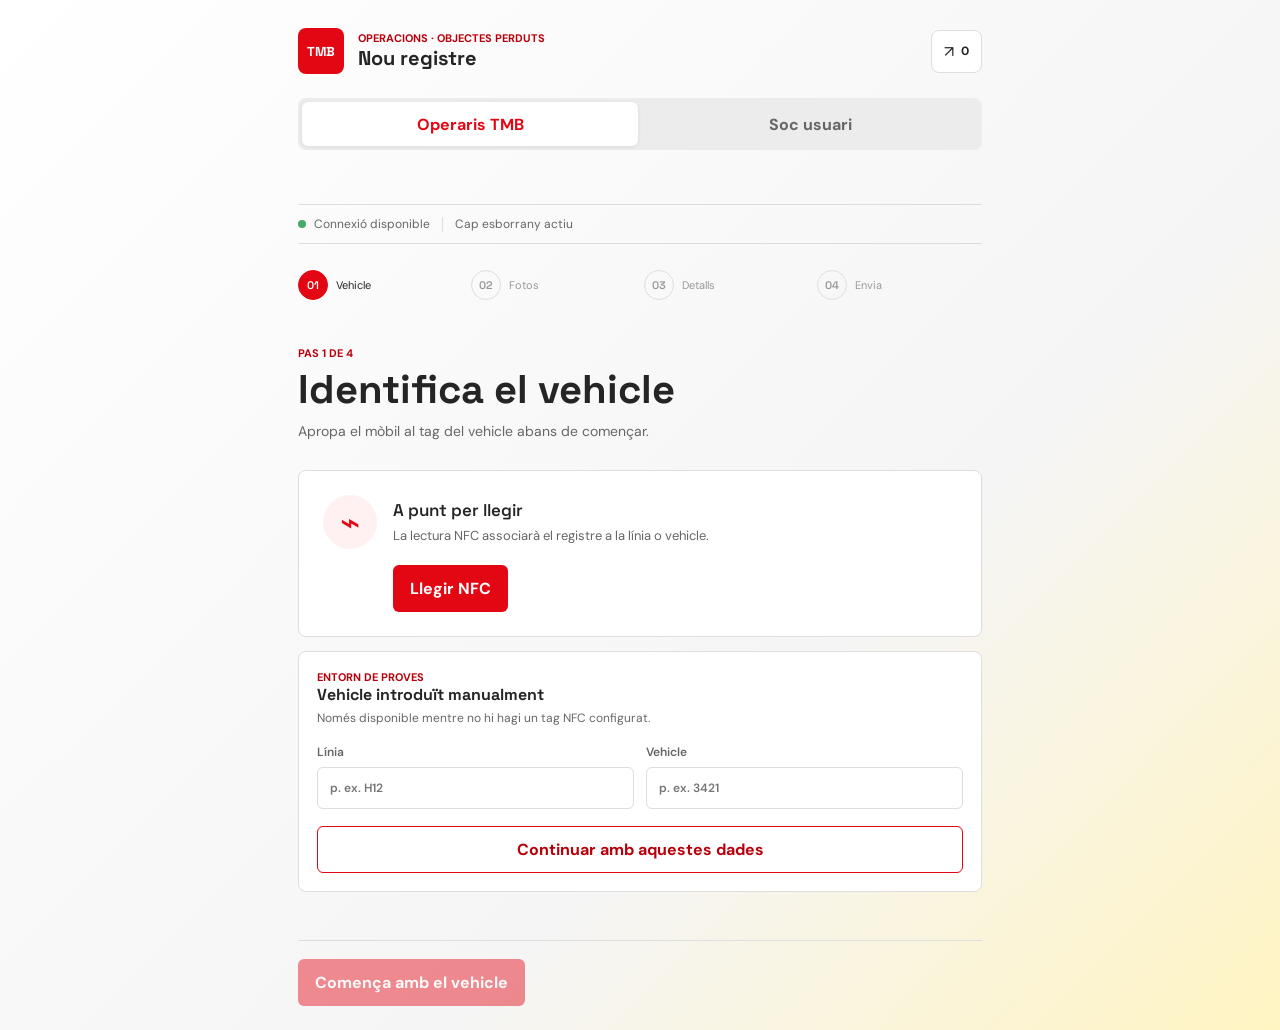
==== commit d4383861: "feat(api): conectar formularios WP4 con PostgreSQL" ====
--- a/client/index.html
+++ b/client/index.html
@@ -7,47 +7,33 @@
     <meta name="theme-color" content="#e30613" />
     <meta name="description" content="Registre d'objectes perduts trobats per operaris de TMB" />
     <link rel="manifest" href="manifest.webmanifest" />
-    <link rel="stylesheet" href="styles.css?v=3" />
-    <link rel="stylesheet" href="location-assignment.css"><link rel="stylesheet" href="match.css"><title>TMB Lost &amp; Found</title>
+    <link rel="stylesheet" href="styles.css?v=2" />
+    <title>TMB Lost &amp; Found</title>
   </head>
   <body>
     <main class="app-shell">
       <header class="app-header">
         <div class="brand-mark" aria-hidden="true">TMB</div>
-        <div><p class="eyebrow">Operacions · Objectes perduts</p><h1>Lost &amp; Found · Prototip</h1></div>
+        <div><p class="eyebrow">Operacions · Objectes perduts</p><h1>Nou registre</h1></div>
         <button class="icon-button" id="pendingButton" type="button" title="Obrir les sol·licituds" aria-label="Obrir les sol·licituds"><span aria-hidden="true">↗</span><span class="pending-count" id="pendingCount">0</span></button>
       </header>
       <nav class="audience-tabs" role="tablist" aria-label="Tipus d’usuari">
         <button class="audience-tab active" id="staffTab" type="button" role="tab" aria-selected="true" aria-controls="operatorPanel">Operaris TMB</button>
         <button class="audience-tab" id="citizenTab" type="button" role="tab" aria-selected="false" aria-controls="citizenPanel">Soc usuari</button>
-      <button class="audience-tab" id="matchTab" type="button" role="tab" aria-selected="false" aria-controls="matchPanel">Match</button></nav>
+      </nav>
       <section id="operatorPanel" role="tabpanel" aria-labelledby="staffTab">
       <section class="status-strip" aria-live="polite"><span class="status-dot" id="connectionDot"></span><span id="connectionText">Comprovant connexió...</span><span class="status-divider"></span><span id="draftText">Cap esborrany actiu</span></section>
-      <button class="secondary-button" id="inventoryButton" type="button">Inventari del servidor</button>
       <nav class="stepper" aria-label="Progrés del registre" id="stepper">
         <button class="step active" data-step="1" type="button"><span>01</span><small>Vehicle</small></button><button class="step" data-step="2" type="button"><span>02</span><small>Fotos</small></button><button class="step" data-step="3" type="button"><span>03</span><small>Detalls</small></button><button class="step" data-step="4" type="button"><span>04</span><small>Envia</small></button>
       </nav>
       <div class="content">
-        <section class="view active" data-view="1"><div class="view-heading"><p class="section-kicker">Pas 1 de 4</p><h2>Identifica la troballa</h2><p class="muted">Apropa el mòbil al tag del vehicle abans de començar.</p></div>
+        <section class="view active" data-view="1"><div class="view-heading"><p class="section-kicker">Pas 1 de 4</p><h2>Identifica el vehicle</h2><p class="muted">Apropa el mòbil al tag del vehicle abans de començar.</p></div>
           <div class="nfc-panel"><div class="nfc-symbol" aria-hidden="true">⌁</div><div><strong id="nfcTitle">A punt per llegir</strong><p id="nfcMessage">La lectura NFC associarà el registre a la línia o vehicle.</p></div><button class="primary-button" id="scanNfcButton" type="button">Llegir NFC</button></div>
-          <div class="manual-card"><div><p class="section-kicker">Entorn de proves</p><strong>Vehicle introduït manualment</strong><p class="muted">Només disponible mentre no hi hagi un tag NFC configurat.</p></div><div class="manual-fields"><label>Transport<select id="manualTransport"><option value="">Selecciona Bus o Metro</option><option value="bus">Bus</option><option value="metro">Metro</option></select></label><label>Línia on s’ha trobat<input id="manualLine" placeholder="p. ex. H12 o L1" maxlength="12" /></label><label>Vehicle (intern)<input id="manualVehicle" placeholder="p. ex. 3421" maxlength="20" /></label><label>Data de la troballa (dd/mm/aaaa)<input id="foundDate" type="text" inputmode="numeric" placeholder="dd/mm/aaaa" maxlength="10" /></label><label class="review-confirmation"><input id="foundApproximate" type="checkbox" /> Data aproximada</label></div><button class="secondary-button" id="manualVehicleButton" type="button">Continuar amb aquestes dades</button></div>
-          <section class="origin-card" id="originPanel" role="tabpanel" aria-labelledby="stationOriginTab">
-            <div><p class="section-kicker">Ubicació de la troballa</p><h3 id="originTitle">On fas la foto?</h3><p class="muted">Selecciona l’estació o la cotxera d’origen per assignar la central de destinació.</p></div>
-            <nav class="origin-tabs" role="tablist" aria-label="Tipus de punt d’origen">
-              <button class="origin-tab active" id="stationOriginTab" type="button" role="tab" aria-selected="true" aria-controls="originPanel" data-origin-kind="station">Estació</button>
-              <button class="origin-tab" id="depotOriginTab" type="button" role="tab" aria-selected="false" aria-controls="originPanel" data-origin-kind="depot">Cotxera</button>
-            </nav>
-            <label for="originLocation"><span id="originLocationLabel">Estació</span>
-              <select id="originLocation"><option value="">Selecciona una estació</option></select>
-            </label>
-            <input id="originKind" type="hidden" value="station" />
-            <input id="originDestination" type="hidden" />
-            <p class="origin-assignment" id="originAssignment" aria-live="polite">La central de destinació es mostrarà en seleccionar l’origen.</p>
-          </section>
+          <div class="manual-card"><div><p class="section-kicker">Entorn de proves</p><strong>Vehicle introduït manualment</strong><p class="muted">Només disponible mentre no hi hagi un tag NFC configurat.</p></div><div class="manual-fields"><label>Línia<input id="manualLine" placeholder="p. ex. H12" maxlength="12" /></label><label>Vehicle<input id="manualVehicle" placeholder="p. ex. 3421" maxlength="20" /></label></div><button class="secondary-button" id="manualVehicleButton" type="button">Continuar amb aquestes dades</button></div>
         </section>
         <section class="view" data-view="2"><div class="view-heading"><p class="section-kicker">Pas 2 de 4</p><h2>Fotografia l’objecte</h2><p class="muted">Necessitem dues perspectives clares. Revisa cada foto abans de confirmar-la.</p></div><div class="photo-grid"><article class="photo-slot"><div class="photo-preview" id="preview0"><span>Foto 1</span></div><div class="slot-footer"><div><strong>Perspectiva principal</strong><small id="photoStatus0">Encara no capturada</small></div><button class="secondary-button photo-button" data-photo="0" type="button">Fer foto</button></div></article><article class="photo-slot"><div class="photo-preview" id="preview1"><span>Foto 2</span></div><div class="slot-footer"><div><strong>Segona perspectiva</strong><small id="photoStatus1">Encara no capturada</small></div><button class="secondary-button photo-button" data-photo="1" type="button" disabled>Fer foto</button></div></article></div><input id="photoInput" type="file" accept="image/*" capture="environment" hidden /><div class="quality-note" id="qualityNote" hidden></div></section>
-        <section class="view" data-view="3"><div class="view-heading"><p class="section-kicker">Pas 3 de 4</p><h2>Descriu l’objecte</h2><p class="muted">Les etiquetes ajuden a trobar-lo després. La descripció és opcional.</p></div><div class="extraction-panel"><p id="extractionStatus" role="status" aria-live="polite">Els camps s’ompliran a partir de la foto principal. Revisa’ls abans de continuar.</p><div id="extractionProgress" hidden><label id="extractionProgressLabel" for="extractionBar">Analitzant la foto…</label><progress id="extractionBar" max="1" aria-describedby="extractionProgressLabel"></progress></div><button id="retryExtraction" class="secondary-button" type="button">Reintentar extracció</button><button id="skipExtraction" class="secondary-button" type="button">Omplir manualment</button><details id="extractionDetails" hidden><summary>Veure camps extrets (JSON)</summary><pre id="extractionJson"></pre></details></div><form class="details-form" id="detailsForm"><fieldset class="color-field"><legend>Colors de l’objecte</legend><div id="color" class="color-options"></div><small>Ordena de més a menys superfície visible. El primer és el principal; estimació visual, sense percentatges.</small></fieldset><label>Tipus d’objecte<select id="objectType" required><option value="">Selecciona un tipus</option></select></label><label>Material principal<select id="material" required><option value="">Selecciona un material</option></select></label><label>Descripció <span class="optional">Opcional</span><textarea id="description" maxlength="250" rows="4" placeholder="Detalls visibles, marques o elements distintius..."></textarea><small class="character-count"><span id="descriptionCount">0</span>/250</small></label><label class="review-check"><input id="fieldsReviewed" type="checkbox"> He revisat i corregit els camps del registre.</label></form></section>
-        <section class="view" data-view="4"><div class="view-heading"><p class="section-kicker">Pas 4 de 4</p><h2>Revisa i envia</h2><p class="muted">El registre es conservarà al dispositiu si ara no hi ha connexió.</p></div><div class="review-layout"><div class="review-photos" id="reviewPhotos"></div><dl class="review-list" id="reviewList"></dl></div><div class="offline-callout"><span aria-hidden="true">⌁</span><div><strong>Desament local de proves</strong><p>El servidor desa el registre en aquest equip. Si no respon, queda a la cua del navegador.</p></div></div></section>
+        <section class="view" data-view="3"><div class="view-heading"><p class="section-kicker">Pas 3 de 4</p><h2>Descriu l’objecte</h2><p class="muted">Les etiquetes ajuden a trobar-lo després. La descripció és opcional.</p></div><div class="extraction-panel"><p id="extractionStatus" role="status" aria-live="polite">Els camps s’ompliran a partir de la foto principal. Revisa’ls abans de continuar.</p><button id="retryExtraction" class="secondary-button" type="button">Reintentar extracció</button><details id="extractionDetails" hidden><summary>Veure camps extrets (JSON)</summary><pre id="extractionJson"></pre></details></div><form class="details-form" id="detailsForm"><fieldset class="color-field"><legend>Colors de l’objecte</legend><div id="color" class="color-options"></div><small>Selecciona un o més colors.</small></fieldset><label>Tipus d’objecte<select id="objectType" required><option value="">Selecciona un tipus</option></select></label><label>Material principal<select id="material" required><option value="">Selecciona un material</option></select></label><label>Descripció <span class="optional">Opcional</span><textarea id="description" maxlength="250" rows="4" placeholder="Detalls visibles, marques o elements distintius..."></textarea><small class="character-count"><span id="descriptionCount">0</span>/250</small></label><label class="review-check"><input id="fieldsReviewed" type="checkbox"> He revisat i corregit els camps del registre.</label></form></section>
+        <section class="view" data-view="4"><div class="view-heading"><p class="section-kicker">Pas 4 de 4</p><h2>Revisa i envia</h2><p class="muted">El registre es conservarà al dispositiu si ara no hi ha connexió.</p></div><div class="review-layout"><div class="review-photos" id="reviewPhotos"></div><dl class="review-list" id="reviewList"></dl></div><div class="offline-callout"><span aria-hidden="true">⌁</span><div><strong>Desament local de proves</strong><p>El registre es guarda a la base de dades local. Si el servidor no respon, queda a la cua del navegador.</p></div></div></section>
       </div>
       <footer class="action-bar"><button class="back-button" id="backButton" type="button" hidden>Enrere</button><button class="primary-button" id="nextButton" type="button" disabled>Comença amb el vehicle</button></footer>
       </section>
@@ -62,40 +48,24 @@
       <form class="citizen-form" id="citizenForm">
         <label class="citizen-description">Què has perdut?<textarea id="citizenDescription" maxlength="500" rows="5" required placeholder="Descriu l’objecte i, si ho recordes, com o on el vas perdre..."></textarea><small class="character-count"><span id="citizenDescriptionCount">0</span>/500</small></label>
         <div class="citizen-fields">
-          <label>Estació o parada (opcional)<input id="citizenLocation" type="text" maxlength="100" placeholder="p. ex. Sants" /></label>
-          <label>Transport<select id="citizenTransport"><option value="">No ho sé</option><option value="bus">Bus</option><option value="metro">Metro</option></select></label><label>Línia de la pèrdua<input id="citizenLine" placeholder="p. ex. H12 o L1" maxlength="12" /></label><label>Data de la pèrdua (dd/mm/aaaa)<input id="citizenLossDate" type="text" inputmode="numeric" placeholder="dd/mm/aaaa" maxlength="10" /></label><label class="review-confirmation"><input id="citizenDateApproximate" type="checkbox" /> Data aproximada</label>
+          <label>Línia, autobús o estació<input id="citizenLocation" type="text" maxlength="100" placeholder="p. ex. Línia H12, autobús 3421 o estació Sants" /></label>
+          <label>Data de la pèrdua<input id="citizenLossDate" type="date" /></label>
           <label>Tipus d’objecte<select id="citizenObjectType"><option value="">Qualsevol tipus / No ho sé</option></select></label>
           <fieldset class="color-field"><legend>Colors (opcional)</legend><div id="citizenColor" class="color-options"></div></fieldset>
         </div>
-        <label class="citizen-photo-label">Foto de referència <span class="optional">Opcional</span><input id="citizenPhoto" type="file" accept="image/*" capture="environment" /><small class="muted">Es conserva com a referència. La cerca actual compara text, tipus i colors, no imatges.</small></label>
+        <label class="citizen-photo-label">Foto de referència <span class="optional">Opcional</span><input id="citizenPhoto" type="file" accept="image/*" capture="environment" /><small class="muted">Pots afegir una foto de l’objecte o d’un de semblant.</small></label>
         <div class="citizen-photo-preview" id="citizenPhotoPreview" hidden><img id="citizenPhotoImage" alt="Previsualització de la foto de referència"><button class="secondary-button" id="removeCitizenPhoto" type="button">Treure foto</button></div>
         <div class="citizen-fields contact-fields">
-          <label>Nom <span class="optional">Opcional</span><input id="citizenName" type="text" autocomplete="name" maxlength="120" /></label>
-          <label>Correu electrònic <span class="optional">Opcional</span><input id="citizenEmail" type="email" autocomplete="email" maxlength="254" /></label>
+          <label>Nom<input id="citizenName" type="text" autocomplete="name" maxlength="120" required /></label>
+          <label>Correu electrònic<input id="citizenEmail" type="email" autocomplete="email" maxlength="254" required /></label>
           <label>Telèfon <span class="optional">Opcional</span><input id="citizenPhone" type="tel" autocomplete="tel" maxlength="40" /></label>
         </div>
-        <p class="privacy-note">Prototip local: la declaració es desa al servidor d’aquest equip. No s’envia a TMB. Els contactes no s’inclouen a la cerca.</p>
-        <button class="secondary-button" id="searchButton" type="button">Cercar sense desar</button><button class="primary-button citizen-submit" type="submit">Desar i cercar</button>
+        <p class="privacy-note">En aquesta versió de prova, la declaració es desa només en aquest navegador i no s’envia a TMB.</p>
+        <button class="primary-button citizen-submit" type="submit">Guardar i enviar declaració</button>
         <p class="citizen-confirmation" id="citizenConfirmation" role="status" aria-live="polite" hidden></p>
       </form>
-      <p class="muted">Cerca estricta: mateixa línia, data de la troballa dins de ±7 dies de la pèrdua i tots els colors seleccionats entre els 3 principals. Els camps buits no filtren. Si falta la informació requerida a un objecte, no es mostrarà.</p><section id="searchResults" aria-live="polite"></section>
-    </section>
-    <dialog class="requests-dialog" id="inventoryDialog"><header class="requests-header"><h2>Inventari del servidor</h2><button class="close-button" id="closeInventory" type="button">×</button></header><button class="secondary-button" id="refreshInventory" type="button">Actualitzar</button><p id="inventoryStatus" role="status"></p><div id="inventoryList" class="request-list"></div></dialog>
-    <dialog class="requests-dialog" id="editDialog"><h2>Revisar objecte</h2><form id="editForm" class="details-form"><fieldset class="finding-fields"><legend>On i quan es va trobar?</legend><p class="muted">Indica la troballa real, no el lloc o la data de registre. Deixa en blanc allò que no sàpigues.</p><label>Transport<select id="editFoundTransport"><option value="">Desconegut</option><option value="bus">Bus</option><option value="metro">Metro</option></select></label><label>Línia de la troballa<input id="editFoundLine" placeholder="p. ex. H12 o L1" maxlength="12" /></label><label>Data de la troballa (dd/mm/aaaa)<input id="editFoundDate" type="text" inputmode="numeric" placeholder="dd/mm/aaaa" maxlength="10" /></label><label class="review-confirmation"><input id="editFoundApproximate" type="checkbox" /> Data aproximada</label></fieldset><fieldset class="color-field"><legend>Colors · de més a menys cobertura</legend><div id="editColors" class="color-options"></div><small>Revisa l’ordre estimat abans de confirmar. Principal = més superfície visible.</small></fieldset><label>Tipus<select id="editType" required></select></label><label>Material<select id="editMaterial" required></select></label><label>Descripció<textarea id="editDescription" maxlength="250"></textarea></label><label>Decisió<select id="editDecision"><option value="approved">Aprovar</option><option value="rejected">Rebutjar i retirar de la cerca</option></select></label><button class="primary-button" type="submit">Confirmar nova revisió</button><button class="secondary-button" id="cancelEdit" type="button">Cancel·lar</button><p id="editStatus" role="status"></p></form></dialog>
-    <section class="match-panel" id="matchPanel" role="tabpanel" aria-labelledby="matchTab" hidden>
-      <div class="citizen-heading"><p class="section-kicker">Seguiment d’objectes</p><h2>Match</h2><p class="muted">Confirma coincidències entre objectes trobats i declaracions, i segueix-ne els contactes, les ubicacions i els dies des de l’entrada.</p></div>
-      <p class="privacy-note">Seguiment intern del prototip local. Les coincidències es confirmen manualment i es desen al servidor.</p>
-      <form class="match-link-form" id="newMatchForm">
-        <label>Objecte trobat<select name="recordId" required><option value="">Tria un objecte trobat</option></select></label>
-        <label>Declaració del sol·licitant<select name="reportId" required><option value="">Tria una declaració</option></select></label>
-        <button class="primary-button" type="submit">Confirmar match</button>
-      </form>
-      <div class="match-summary" id="matchSummary" aria-live="polite"></div>
-      <div class="match-list" id="matchList"></div>
-      <p class="empty-requests" id="emptyMatch" hidden>Encara no hi ha cap coincidència confirmada.</p>
-      <p class="match-feedback" id="matchFeedback" role="status" aria-live="polite"></p>
     </section>
     </main>
-    <div class="toast" id="toast" role="status" aria-live="polite"></div><script src="app.js" type="module"></script><script src="match.js" type="module"></script>
+    <div class="toast" id="toast" role="status" aria-live="polite"></div><script src="app.js" type="module"></script>
   </body>
 </html>
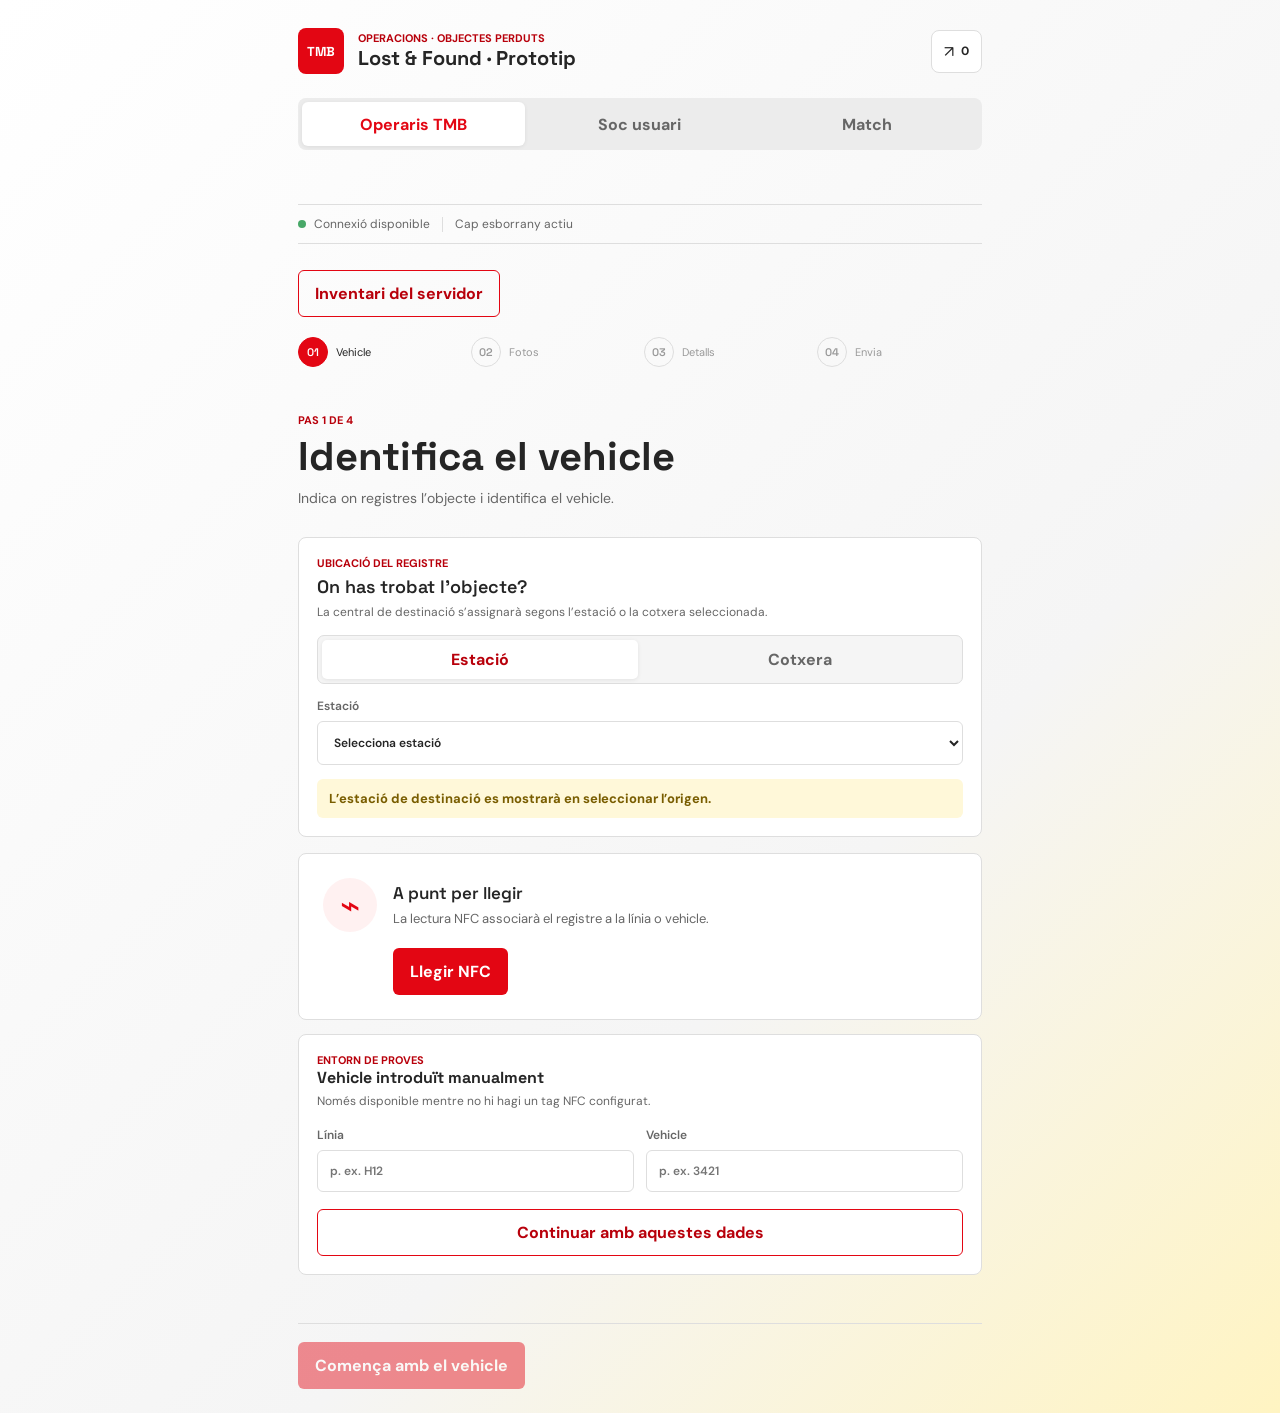
==== commit c693afbc: "Show destination station once in green message Co-authored-by: Copilot <223556219+Copilot@users.nore" ====
--- a/client/index.html
+++ b/client/index.html
@@ -1,71 +1,103 @@
-<!doctype html>
-<html lang="ca">
-  <head>
-    <meta charset="utf-8" />
-    <meta name="local-token" content="__LOCAL_TOKEN__" />
-    <meta name="viewport" content="width=device-width, initial-scale=1, viewport-fit=cover" />
-    <meta name="theme-color" content="#e30613" />
-    <meta name="description" content="Registre d'objectes perduts trobats per operaris de TMB" />
-    <link rel="manifest" href="manifest.webmanifest" />
-    <link rel="stylesheet" href="styles.css?v=2" />
-    <title>TMB Lost &amp; Found</title>
-  </head>
-  <body>
-    <main class="app-shell">
-      <header class="app-header">
-        <div class="brand-mark" aria-hidden="true">TMB</div>
-        <div><p class="eyebrow">Operacions · Objectes perduts</p><h1>Nou registre</h1></div>
-        <button class="icon-button" id="pendingButton" type="button" title="Obrir les sol·licituds" aria-label="Obrir les sol·licituds"><span aria-hidden="true">↗</span><span class="pending-count" id="pendingCount">0</span></button>
-      </header>
-      <nav class="audience-tabs" role="tablist" aria-label="Tipus d’usuari">
-        <button class="audience-tab active" id="staffTab" type="button" role="tab" aria-selected="true" aria-controls="operatorPanel">Operaris TMB</button>
-        <button class="audience-tab" id="citizenTab" type="button" role="tab" aria-selected="false" aria-controls="citizenPanel">Soc usuari</button>
-      </nav>
-      <section id="operatorPanel" role="tabpanel" aria-labelledby="staffTab">
-      <section class="status-strip" aria-live="polite"><span class="status-dot" id="connectionDot"></span><span id="connectionText">Comprovant connexió...</span><span class="status-divider"></span><span id="draftText">Cap esborrany actiu</span></section>
-      <nav class="stepper" aria-label="Progrés del registre" id="stepper">
-        <button class="step active" data-step="1" type="button"><span>01</span><small>Vehicle</small></button><button class="step" data-step="2" type="button"><span>02</span><small>Fotos</small></button><button class="step" data-step="3" type="button"><span>03</span><small>Detalls</small></button><button class="step" data-step="4" type="button"><span>04</span><small>Envia</small></button>
-      </nav>
-      <div class="content">
-        <section class="view active" data-view="1"><div class="view-heading"><p class="section-kicker">Pas 1 de 4</p><h2>Identifica el vehicle</h2><p class="muted">Apropa el mòbil al tag del vehicle abans de començar.</p></div>
-          <div class="nfc-panel"><div class="nfc-symbol" aria-hidden="true">⌁</div><div><strong id="nfcTitle">A punt per llegir</strong><p id="nfcMessage">La lectura NFC associarà el registre a la línia o vehicle.</p></div><button class="primary-button" id="scanNfcButton" type="button">Llegir NFC</button></div>
-          <div class="manual-card"><div><p class="section-kicker">Entorn de proves</p><strong>Vehicle introduït manualment</strong><p class="muted">Només disponible mentre no hi hagi un tag NFC configurat.</p></div><div class="manual-fields"><label>Línia<input id="manualLine" placeholder="p. ex. H12" maxlength="12" /></label><label>Vehicle<input id="manualVehicle" placeholder="p. ex. 3421" maxlength="20" /></label></div><button class="secondary-button" id="manualVehicleButton" type="button">Continuar amb aquestes dades</button></div>
-        </section>
-        <section class="view" data-view="2"><div class="view-heading"><p class="section-kicker">Pas 2 de 4</p><h2>Fotografia l’objecte</h2><p class="muted">Necessitem dues perspectives clares. Revisa cada foto abans de confirmar-la.</p></div><div class="photo-grid"><article class="photo-slot"><div class="photo-preview" id="preview0"><span>Foto 1</span></div><div class="slot-footer"><div><strong>Perspectiva principal</strong><small id="photoStatus0">Encara no capturada</small></div><button class="secondary-button photo-button" data-photo="0" type="button">Fer foto</button></div></article><article class="photo-slot"><div class="photo-preview" id="preview1"><span>Foto 2</span></div><div class="slot-footer"><div><strong>Segona perspectiva</strong><small id="photoStatus1">Encara no capturada</small></div><button class="secondary-button photo-button" data-photo="1" type="button" disabled>Fer foto</button></div></article></div><input id="photoInput" type="file" accept="image/*" capture="environment" hidden /><div class="quality-note" id="qualityNote" hidden></div></section>
-        <section class="view" data-view="3"><div class="view-heading"><p class="section-kicker">Pas 3 de 4</p><h2>Descriu l’objecte</h2><p class="muted">Les etiquetes ajuden a trobar-lo després. La descripció és opcional.</p></div><div class="extraction-panel"><p id="extractionStatus" role="status" aria-live="polite">Els camps s’ompliran a partir de la foto principal. Revisa’ls abans de continuar.</p><button id="retryExtraction" class="secondary-button" type="button">Reintentar extracció</button><details id="extractionDetails" hidden><summary>Veure camps extrets (JSON)</summary><pre id="extractionJson"></pre></details></div><form class="details-form" id="detailsForm"><fieldset class="color-field"><legend>Colors de l’objecte</legend><div id="color" class="color-options"></div><small>Selecciona un o més colors.</small></fieldset><label>Tipus d’objecte<select id="objectType" required><option value="">Selecciona un tipus</option></select></label><label>Material principal<select id="material" required><option value="">Selecciona un material</option></select></label><label>Descripció <span class="optional">Opcional</span><textarea id="description" maxlength="250" rows="4" placeholder="Detalls visibles, marques o elements distintius..."></textarea><small class="character-count"><span id="descriptionCount">0</span>/250</small></label><label class="review-check"><input id="fieldsReviewed" type="checkbox"> He revisat i corregit els camps del registre.</label></form></section>
-        <section class="view" data-view="4"><div class="view-heading"><p class="section-kicker">Pas 4 de 4</p><h2>Revisa i envia</h2><p class="muted">El registre es conservarà al dispositiu si ara no hi ha connexió.</p></div><div class="review-layout"><div class="review-photos" id="reviewPhotos"></div><dl class="review-list" id="reviewList"></dl></div><div class="offline-callout"><span aria-hidden="true">⌁</span><div><strong>Desament local de proves</strong><p>El registre es guarda a la base de dades local. Si el servidor no respon, queda a la cua del navegador.</p></div></div></section>
-      </div>
-      <footer class="action-bar"><button class="back-button" id="backButton" type="button" hidden>Enrere</button><button class="primary-button" id="nextButton" type="button" disabled>Comença amb el vehicle</button></footer>
-      </section>
-    <dialog class="requests-dialog" id="requestsDialog" aria-labelledby="requestsTitle">
-      <header class="requests-header"><div><p class="section-kicker">Registres del dispositiu</p><h2 id="requestsTitle">Sol·licituds</h2></div><button class="close-button" id="closeRequestsButton" type="button" aria-label="Tancar">×</button></header>
-      <p class="requests-summary" id="requestsSummary"></p>
-      <div class="request-list" id="requestList"></div>
-      <p class="empty-requests" id="emptyRequests" hidden>Encara no hi ha sol·licituds guardades en aquest dispositiu.</p>
-    </dialog>
-    <section class="citizen-panel" id="citizenPanel" role="tabpanel" aria-labelledby="citizenTab" hidden>
-      <div class="citizen-heading"><p class="section-kicker">Declaració de pèrdua</p><h2>Has perdut un objecte?</h2><p class="muted">Explica’ns què has perdut i on. Les dades d’aquesta declaració es desen separadament de les dels operaris TMB.</p></div>
-      <form class="citizen-form" id="citizenForm">
-        <label class="citizen-description">Què has perdut?<textarea id="citizenDescription" maxlength="500" rows="5" required placeholder="Descriu l’objecte i, si ho recordes, com o on el vas perdre..."></textarea><small class="character-count"><span id="citizenDescriptionCount">0</span>/500</small></label>
-        <div class="citizen-fields">
-          <label>Línia, autobús o estació<input id="citizenLocation" type="text" maxlength="100" placeholder="p. ex. Línia H12, autobús 3421 o estació Sants" /></label>
-          <label>Data de la pèrdua<input id="citizenLossDate" type="date" /></label>
-          <label>Tipus d’objecte<select id="citizenObjectType"><option value="">Qualsevol tipus / No ho sé</option></select></label>
-          <fieldset class="color-field"><legend>Colors (opcional)</legend><div id="citizenColor" class="color-options"></div></fieldset>
-        </div>
-        <label class="citizen-photo-label">Foto de referència <span class="optional">Opcional</span><input id="citizenPhoto" type="file" accept="image/*" capture="environment" /><small class="muted">Pots afegir una foto de l’objecte o d’un de semblant.</small></label>
-        <div class="citizen-photo-preview" id="citizenPhotoPreview" hidden><img id="citizenPhotoImage" alt="Previsualització de la foto de referència"><button class="secondary-button" id="removeCitizenPhoto" type="button">Treure foto</button></div>
-        <div class="citizen-fields contact-fields">
-          <label>Nom<input id="citizenName" type="text" autocomplete="name" maxlength="120" required /></label>
-          <label>Correu electrònic<input id="citizenEmail" type="email" autocomplete="email" maxlength="254" required /></label>
-          <label>Telèfon <span class="optional">Opcional</span><input id="citizenPhone" type="tel" autocomplete="tel" maxlength="40" /></label>
-        </div>
-        <p class="privacy-note">En aquesta versió de prova, la declaració es desa només en aquest navegador i no s’envia a TMB.</p>
-        <button class="primary-button citizen-submit" type="submit">Guardar i enviar declaració</button>
-        <p class="citizen-confirmation" id="citizenConfirmation" role="status" aria-live="polite" hidden></p>
-      </form>
-    </section>
-    </main>
-    <div class="toast" id="toast" role="status" aria-live="polite"></div><script src="app.js" type="module"></script>
-  </body>
+<!doctype html>
+<html lang="ca">
+  <head>
+    <meta charset="utf-8" />
+    <meta name="local-token" content="__LOCAL_TOKEN__" />
+    <meta name="viewport" content="width=device-width, initial-scale=1, viewport-fit=cover" />
+    <meta name="theme-color" content="#e30613" />
+    <meta name="description" content="Registre d'objectes perduts trobats per operaris de TMB" />
+    <link rel="manifest" href="manifest.webmanifest" />
+    <link rel="stylesheet" href="styles.css?v=2" />
+    <link rel="stylesheet" href="location-assignment.css" />
+    <link rel="stylesheet" href="match.css?v=1" />
+    <title>TMB Lost &amp; Found</title>
+  </head>
+  <body>
+    <main class="app-shell">
+      <header class="app-header">
+        <div class="brand-mark" aria-hidden="true">TMB</div>
+        <div><p class="eyebrow">Operacions · Objectes perduts</p><h1>Lost &amp; Found · Prototip</h1></div>
+        <button class="icon-button" id="pendingButton" type="button" title="Obrir les sol·licituds" aria-label="Obrir les sol·licituds"><span aria-hidden="true">↗</span><span class="pending-count" id="pendingCount">0</span></button>
+      </header>
+      <nav class="audience-tabs" role="tablist" aria-label="Tipus d’usuari">
+        <button class="audience-tab active" id="staffTab" type="button" role="tab" aria-selected="true" aria-controls="operatorPanel">Operaris TMB</button>
+        <button class="audience-tab" id="citizenTab" type="button" role="tab" aria-selected="false" aria-controls="citizenPanel">Soc usuari</button>
+        <button class="audience-tab" id="matchTab" type="button" role="tab" aria-selected="false" aria-controls="matchPanel">Match</button>
+      </nav>
+      <section id="operatorPanel" role="tabpanel" aria-labelledby="staffTab">
+      <section class="status-strip" aria-live="polite"><span class="status-dot" id="connectionDot"></span><span id="connectionText">Comprovant connexió...</span><span class="status-divider"></span><span id="draftText">Cap esborrany actiu</span></section>
+      <button class="secondary-button" id="inventoryButton" type="button">Inventari del servidor</button>
+      <nav class="stepper" aria-label="Progrés del registre" id="stepper">
+        <button class="step active" data-step="1" type="button"><span>01</span><small>Vehicle</small></button><button class="step" data-step="2" type="button"><span>02</span><small>Fotos</small></button><button class="step" data-step="3" type="button"><span>03</span><small>Detalls</small></button><button class="step" data-step="4" type="button"><span>04</span><small>Envia</small></button>
+      </nav>
+      <div class="content">
+        <section class="view active" data-view="1"><div class="view-heading"><p class="section-kicker">Pas 1 de 4</p><h2>Identifica el vehicle</h2><p class="muted">Indica on registres l’objecte i identifica el vehicle.</p></div>
+          <section class="origin-card" id="originPanel" role="tabpanel" aria-labelledby="stationOriginTab">
+            <div><p class="section-kicker">Ubicació del registre</p><h3>On has trobat l’objecte?</h3><p class="muted">La central de destinació s’assignarà segons l’estació o la cotxera seleccionada.</p></div>
+            <input id="originKind" type="hidden" value="station" />
+            <div class="origin-tabs" role="tablist" aria-label="Tipus d’origen">
+              <button class="origin-tab active" id="stationOriginTab" type="button" role="tab" aria-selected="true" aria-controls="originPanel" data-origin-kind="station">Estació</button>
+              <button class="origin-tab" id="depotOriginTab" type="button" role="tab" aria-selected="false" aria-controls="originPanel" data-origin-kind="depot">Cotxera</button>
+            </div>
+            <label><span id="originLocationLabel">Estació</span><select id="originLocation" required><option value="">Selecciona estació</option></select></label>
+            <input id="originDestination" type="hidden" />
+            <p class="origin-assignment" id="originAssignment" role="status" aria-live="polite">L’estació de destinació es mostrarà en seleccionar l’origen.</p>
+          </section>
+          <div class="nfc-panel"><div class="nfc-symbol" aria-hidden="true">⌁</div><div><strong id="nfcTitle">A punt per llegir</strong><p id="nfcMessage">La lectura NFC associarà el registre a la línia o vehicle.</p></div><button class="primary-button" id="scanNfcButton" type="button">Llegir NFC</button></div>
+          <div class="manual-card"><div><p class="section-kicker">Entorn de proves</p><strong>Vehicle introduït manualment</strong><p class="muted">Només disponible mentre no hi hagi un tag NFC configurat.</p></div><div class="manual-fields"><label>Línia<input id="manualLine" placeholder="p. ex. H12" maxlength="12" /></label><label>Vehicle<input id="manualVehicle" placeholder="p. ex. 3421" maxlength="20" /></label></div><button class="secondary-button" id="manualVehicleButton" type="button">Continuar amb aquestes dades</button></div>
+        </section>
+        <section class="view" data-view="2"><div class="view-heading"><p class="section-kicker">Pas 2 de 4</p><h2>Fotografia l’objecte</h2><p class="muted">Necessitem dues perspectives clares. Revisa cada foto abans de confirmar-la.</p></div><div class="photo-grid"><article class="photo-slot"><div class="photo-preview" id="preview0"><span>Foto 1</span></div><div class="slot-footer"><div><strong>Perspectiva principal</strong><small id="photoStatus0">Encara no capturada</small></div><button class="secondary-button photo-button" data-photo="0" type="button">Fer foto</button></div></article><article class="photo-slot"><div class="photo-preview" id="preview1"><span>Foto 2</span></div><div class="slot-footer"><div><strong>Segona perspectiva</strong><small id="photoStatus1">Encara no capturada</small></div><button class="secondary-button photo-button" data-photo="1" type="button" disabled>Fer foto</button></div></article></div><input id="photoInput" type="file" accept="image/*" capture="environment" hidden /><div class="quality-note" id="qualityNote" hidden></div></section>
+        <section class="view" data-view="3"><div class="view-heading"><p class="section-kicker">Pas 3 de 4</p><h2>Descriu l’objecte</h2><p class="muted">Les etiquetes ajuden a trobar-lo després. La descripció és opcional.</p></div><div class="extraction-panel"><p id="extractionStatus" role="status" aria-live="polite">Els camps s’ompliran a partir de la foto principal. Revisa’ls abans de continuar.</p><button id="retryExtraction" class="secondary-button" type="button">Reintentar extracció</button><button id="skipExtraction" class="secondary-button" type="button">Omplir manualment</button><details id="extractionDetails" hidden><summary>Veure camps extrets (JSON)</summary><pre id="extractionJson"></pre></details></div><form class="details-form" id="detailsForm"><fieldset class="color-field"><legend>Colors de l’objecte</legend><div id="color" class="color-options"></div><small>Selecciona un o més colors.</small></fieldset><label>Tipus d’objecte<select id="objectType" required><option value="">Selecciona un tipus</option></select></label><label>Material principal<select id="material" required><option value="">Selecciona un material</option></select></label><label>Descripció <span class="optional">Opcional</span><textarea id="description" maxlength="250" rows="4" placeholder="Detalls visibles, marques o elements distintius..."></textarea><small class="character-count"><span id="descriptionCount">0</span>/250</small></label><label class="review-check"><input id="fieldsReviewed" type="checkbox"> He revisat i corregit els camps del registre.</label></form></section>
+        <section class="view" data-view="4"><div class="view-heading"><p class="section-kicker">Pas 4 de 4</p><h2>Revisa i envia</h2><p class="muted">El registre es conservarà al dispositiu si ara no hi ha connexió.</p></div><div class="review-layout"><div class="review-photos" id="reviewPhotos"></div><dl class="review-list" id="reviewList"></dl></div><div class="offline-callout"><span aria-hidden="true">⌁</span><div><strong>Desament local de proves</strong><p>El servidor desa el registre en aquest equip. Si no respon, queda a la cua del navegador.</p></div></div></section>
+      </div>
+      <footer class="action-bar"><button class="back-button" id="backButton" type="button" hidden>Enrere</button><button class="primary-button" id="nextButton" type="button" disabled>Comença amb el vehicle</button></footer>
+      </section>
+    <dialog class="requests-dialog" id="requestsDialog" aria-labelledby="requestsTitle">
+      <header class="requests-header"><div><p class="section-kicker">Registres del dispositiu</p><h2 id="requestsTitle">Sol·licituds</h2></div><button class="close-button" id="closeRequestsButton" type="button" aria-label="Tancar">×</button></header>
+      <p class="requests-summary" id="requestsSummary"></p>
+      <div class="request-list" id="requestList"></div>
+      <p class="empty-requests" id="emptyRequests" hidden>Encara no hi ha sol·licituds guardades en aquest dispositiu.</p>
+    </dialog>
+    <section class="citizen-panel" id="citizenPanel" role="tabpanel" aria-labelledby="citizenTab" hidden>
+      <div class="citizen-heading"><p class="section-kicker">Declaració de pèrdua</p><h2>Has perdut un objecte?</h2><p class="muted">Explica’ns què has perdut i on. Les dades d’aquesta declaració es desen separadament de les dels operaris TMB.</p></div>
+      <form class="citizen-form" id="citizenForm">
+        <label class="citizen-description">Què has perdut?<textarea id="citizenDescription" maxlength="500" rows="5" required placeholder="Descriu l’objecte i, si ho recordes, com o on el vas perdre..."></textarea><small class="character-count"><span id="citizenDescriptionCount">0</span>/500</small></label>
+        <div class="citizen-fields">
+          <label>Línia, autobús o estació<input id="citizenLocation" type="text" maxlength="100" placeholder="p. ex. Línia H12, autobús 3421 o estació Sants" /></label>
+          <label>Data de la pèrdua<input id="citizenLossDate" type="date" /></label>
+          <label>Tipus d’objecte<select id="citizenObjectType"><option value="">Qualsevol tipus / No ho sé</option></select></label>
+          <fieldset class="color-field"><legend>Colors (opcional)</legend><div id="citizenColor" class="color-options"></div></fieldset>
+        </div>
+        <label class="citizen-photo-label">Foto de referència <span class="optional">Opcional</span><input id="citizenPhoto" type="file" accept="image/*" capture="environment" /><small class="muted">Es conserva com a referència. La cerca actual compara text, tipus i colors, no imatges.</small></label>
+        <div class="citizen-photo-preview" id="citizenPhotoPreview" hidden><img id="citizenPhotoImage" alt="Previsualització de la foto de referència"><button class="secondary-button" id="removeCitizenPhoto" type="button">Treure foto</button></div>
+        <div class="citizen-fields contact-fields">
+          <label>Nom <span class="optional">Opcional</span><input id="citizenName" type="text" autocomplete="name" maxlength="120" /></label>
+          <label>Correu electrònic <span class="optional">Opcional</span><input id="citizenEmail" type="email" autocomplete="email" maxlength="254" /></label>
+          <label>Telèfon <span class="optional">Opcional</span><input id="citizenPhone" type="tel" autocomplete="tel" maxlength="40" /></label>
+        </div>
+        <p class="privacy-note">Prototip local: la declaració es desa al servidor d’aquest equip. No s’envia a TMB. Els contactes no s’inclouen a la cerca.</p>
+        <button class="secondary-button" id="searchButton" type="button">Cercar sense desar</button><button class="primary-button citizen-submit" type="submit">Desar i cercar</button>
+        <p class="citizen-confirmation" id="citizenConfirmation" role="status" aria-live="polite" hidden></p>
+      </form>
+      <section id="searchResults" aria-live="polite"></section>
+    </section>
+    <section class="match-panel" id="matchPanel" role="tabpanel" aria-labelledby="matchTab" hidden>
+      <div class="citizen-heading"><p class="section-kicker">Seguiment d’objectes</p><h2>Coincidències confirmades</h2><p class="muted">Vincula objectes trobats amb declaracions reals, gestiona’n la ubicació i registra el retorn.</p></div>
+      <p class="privacy-note">Els contactes només es mostren per a declaracions vinculades. Aquesta eina és local i no té autenticació; protegeix l’accés a aquest equip.</p>
+      <form class="match-link-form" id="newMatchForm">
+        <label>Objecte trobat<select name="objectId" required><option value="">Tria un objecte trobat</option></select></label>
+        <label>Declaració oberta<select name="reportId" required><option value="">Tria una declaració</option></select></label>
+        <button class="primary-button" type="submit">Confirmar match</button>
+      </form>
+      <div class="match-summary" id="matchSummary"></div>
+      <button class="secondary-button" id="refreshMatches" type="button">Actualitzar dades</button>
+      <div class="match-list" id="matchList"></div>
+      <p class="empty-requests" id="emptyMatch" hidden>Encara no hi ha cap coincidència confirmada.</p>
+      <p class="match-feedback" id="matchFeedback" role="status" aria-live="polite"></p>
+    </section>
+    <dialog class="requests-dialog" id="inventoryDialog"><header class="requests-header"><h2>Inventari del servidor</h2><button class="close-button" id="closeInventory" type="button">×</button></header><button class="secondary-button" id="refreshInventory" type="button">Actualitzar</button><p id="inventoryStatus" role="status"></p><div id="inventoryList" class="request-list"></div></dialog>
+    <dialog class="requests-dialog" id="editDialog"><h2>Revisar objecte</h2><form id="editForm" class="details-form"><fieldset class="color-field"><legend>Colors</legend><div id="editColors" class="color-options"></div></fieldset><label>Tipus<select id="editType" required></select></label><label>Material<select id="editMaterial" required></select></label><label>Descripció<textarea id="editDescription" maxlength="250"></textarea></label><label>Decisió<select id="editDecision"><option value="approved">Aprovar</option><option value="rejected">Rebutjar i retirar de la cerca</option></select></label><button class="primary-button" type="submit">Confirmar nova revisió</button><button class="secondary-button" id="cancelEdit" type="button">Cancel·lar</button><p id="editStatus" role="status"></p></form></dialog>
+    </main>
+    <div class="toast" id="toast" role="status" aria-live="polite"></div><script src="app.js" type="module"></script><script src="match.js" type="module"></script>
+  </body>
 </html>
--- a/client/location-assignment.css
+++ b/client/location-assignment.css
@@ -0,0 +1,8 @@
+.origin-card{display:grid;gap:14px;margin-bottom:16px;padding:18px;background:var(--panel);border:1px solid var(--line);border-radius:8px}
+.origin-card h3{margin:5px 0;font:600 18px 'Space Grotesk',sans-serif}
+.origin-card .muted{font-size:12px}
+.origin-tabs{display:grid;grid-template-columns:1fr 1fr;gap:4px;padding:4px;border:1px solid var(--line);border-radius:7px;background:var(--paper)}
+.origin-tab{padding:9px;border:0;border-radius:5px;background:transparent;color:var(--muted);font-weight:700}
+.origin-tab.active{background:var(--panel);color:var(--tmb-red-dark);box-shadow:0 1px 4px #00000014}
+.origin-assignment{margin:0;padding:11px 12px;border-radius:6px;background:#fff8d9;color:#795d00;font-size:13px;font-weight:700}
+.origin-assignment.assigned{background:#e8f5ec;color:#27633a}
--- a/client/match.css
+++ b/client/match.css
@@ -0,0 +1,41 @@
+.audience-tabs:not(.transport-tabs){grid-template-columns:repeat(3,minmax(0,1fr))}
+.match-panel{width:100%;padding:4px 0 24px;animation:appear .28s ease-out}
+.match-demo-notice{margin-bottom:18px}
+.match-summary{margin:0 0 14px;color:var(--muted);font-size:13px;font-weight:700}
+.match-list{display:grid;gap:14px}
+.match-card{padding:17px;border:1px solid var(--line);border-left:4px solid var(--orange);border-radius:8px;background:var(--panel)}
+.match-card[data-status="sent"],.match-card[data-status="returned"]{border-left-color:#438c58}
+.match-card-heading{display:flex;justify-content:space-between;align-items:flex-start;gap:12px}
+.match-card-heading .section-kicker{margin-bottom:5px}
+.match-card-heading h3{margin:0;font:600 17px 'Space Grotesk',sans-serif}
+.match-status{flex:none;padding:5px 8px;border-radius:4px;font-size:10px;font-weight:700}
+.match-status.pending{background:#fff3e5;color:#805012}
+.match-status.matched{background:#e9efff;color:#344a82}
+.match-status.sent,.match-status.returned{background:#e8f5ec;color:#27633a}
+.match-facts{margin:15px 0;display:grid;grid-template-columns:1fr 1fr;gap:9px 14px}
+.match-fact{padding:9px 10px;border-radius:5px;background:#f7f7f7}
+.match-fact dt{color:var(--muted);font-size:10px}
+.match-fact dd{margin:4px 0 0;font-size:12px;font-weight:600}
+.match-linked-report{margin:0 0 15px;padding:12px;border-radius:6px;background:#f3f6ff}
+.match-linked-report strong,.match-linked-report small{font-size:11px}
+.match-linked-report p{margin:5px 0;font-size:13px;font-weight:600}
+.match-linked-report small{color:var(--muted)}
+.match-contact-details{display:grid;grid-template-columns:auto 1fr;gap:4px 12px;margin:10px 0}
+.match-contact-details dt{color:var(--muted);font-size:11px}
+.match-contact-details dd{margin:0;font-size:12px;font-weight:600}
+.match-controls{display:grid;gap:12px;padding-top:13px;border-top:1px solid var(--line)}
+.match-location-form,.match-link-form{display:grid;grid-template-columns:1fr 1fr auto;align-items:end;gap:10px}
+.match-link-form{grid-template-columns:1fr 1fr auto}
+.match-location-form label,.match-link-form label{font-size:11px}
+.match-location-form input,.match-link-form select{padding:9px;margin-top:5px}
+.match-location-form button,.match-link-form button,.match-return-button{padding:9px 11px;font-size:11px;white-space:nowrap}
+.match-link-label{align-self:center;margin:0;color:var(--muted);font-size:12px}
+.match-return-button{justify-self:start;border:1px solid var(--line);border-radius:6px;background:#fff;color:var(--muted);font-weight:700}
+.match-feedback{min-height:18px;margin:12px 0 0;color:#27633a;font-size:12px}
+@media(max-width:560px){
+  .match-card{padding:13px}
+  .match-card-heading{flex-direction:column}
+  .match-facts{grid-template-columns:1fr}
+  .match-location-form,.match-link-form{grid-template-columns:1fr}
+  .match-location-form button,.match-link-form button{width:100%}
+}
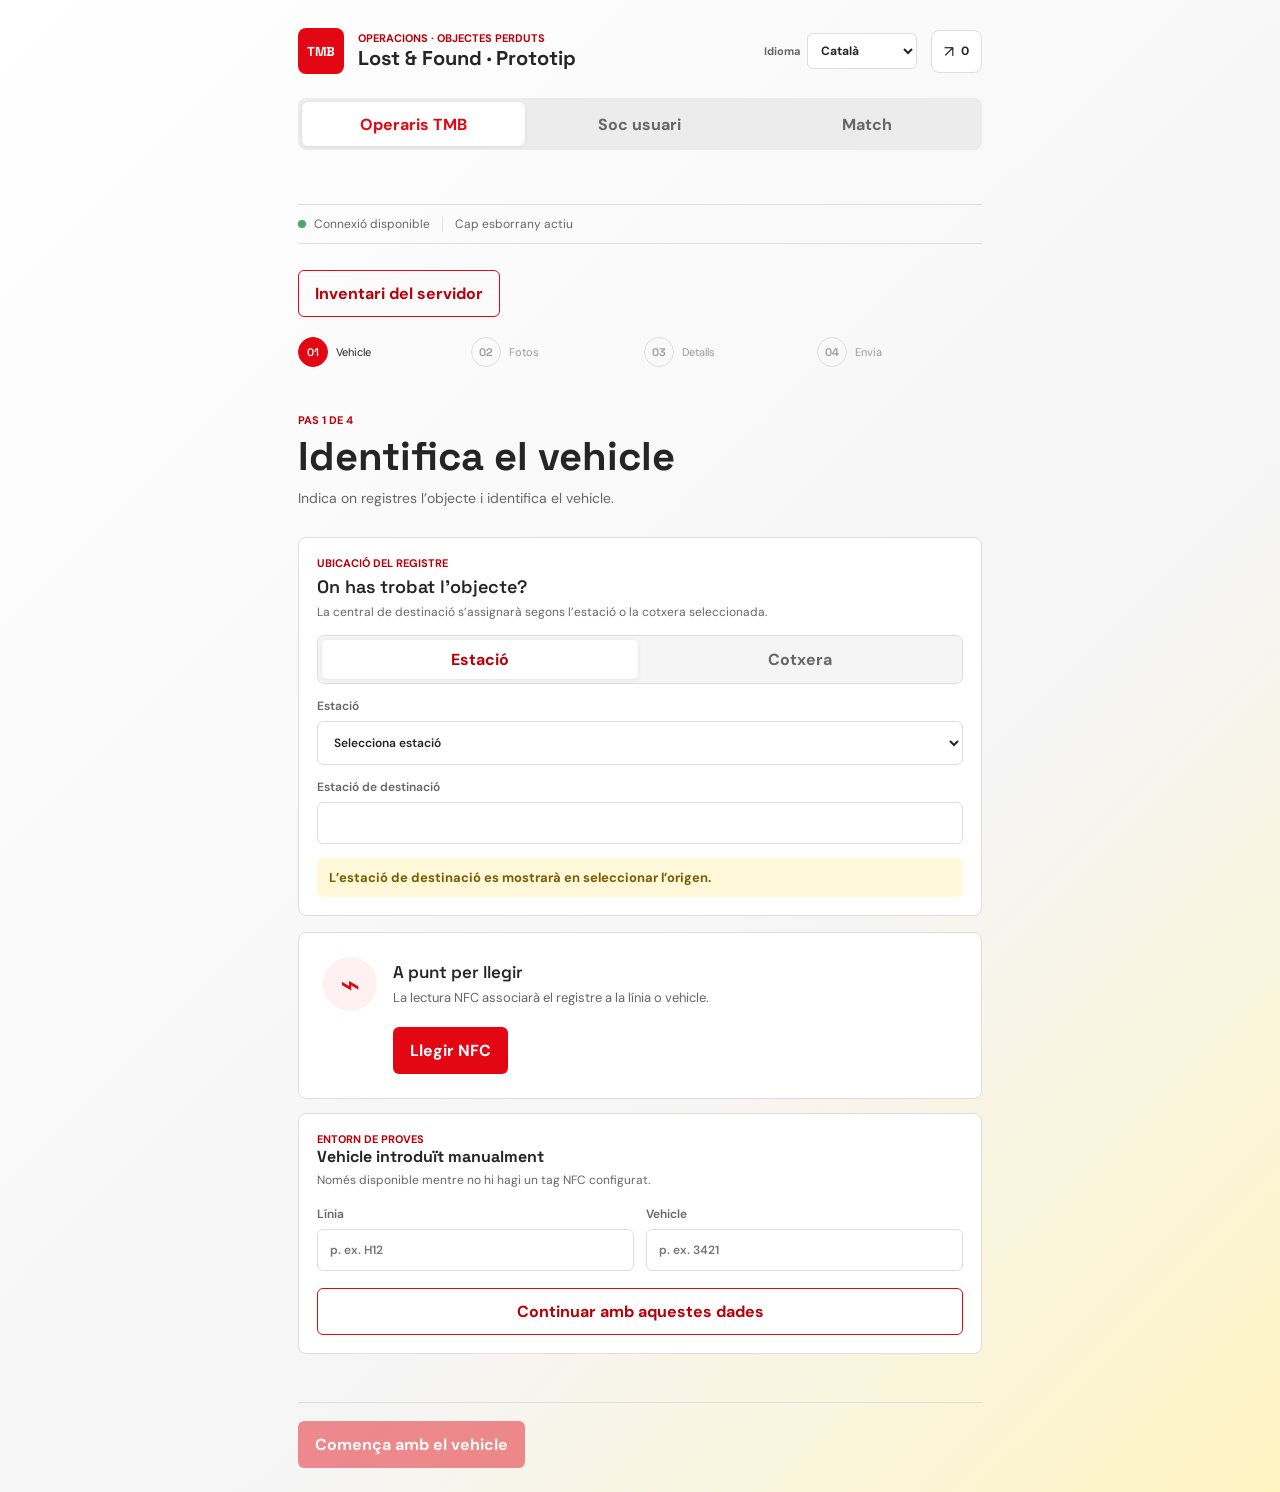
==== commit f7d226fe: "Add multilingual translation support Co-authored-by: Copilot <223556219+Copilot@users.noreply.github" ====
--- a/client/index.html
+++ b/client/index.html
@@ -1,103 +1,105 @@
-<!doctype html>
-<html lang="ca">
-  <head>
-    <meta charset="utf-8" />
-    <meta name="local-token" content="__LOCAL_TOKEN__" />
-    <meta name="viewport" content="width=device-width, initial-scale=1, viewport-fit=cover" />
-    <meta name="theme-color" content="#e30613" />
-    <meta name="description" content="Registre d'objectes perduts trobats per operaris de TMB" />
-    <link rel="manifest" href="manifest.webmanifest" />
-    <link rel="stylesheet" href="styles.css?v=2" />
-    <link rel="stylesheet" href="location-assignment.css" />
-    <link rel="stylesheet" href="match.css?v=1" />
-    <title>TMB Lost &amp; Found</title>
-  </head>
-  <body>
-    <main class="app-shell">
-      <header class="app-header">
-        <div class="brand-mark" aria-hidden="true">TMB</div>
-        <div><p class="eyebrow">Operacions · Objectes perduts</p><h1>Lost &amp; Found · Prototip</h1></div>
-        <button class="icon-button" id="pendingButton" type="button" title="Obrir les sol·licituds" aria-label="Obrir les sol·licituds"><span aria-hidden="true">↗</span><span class="pending-count" id="pendingCount">0</span></button>
-      </header>
-      <nav class="audience-tabs" role="tablist" aria-label="Tipus d’usuari">
-        <button class="audience-tab active" id="staffTab" type="button" role="tab" aria-selected="true" aria-controls="operatorPanel">Operaris TMB</button>
-        <button class="audience-tab" id="citizenTab" type="button" role="tab" aria-selected="false" aria-controls="citizenPanel">Soc usuari</button>
-        <button class="audience-tab" id="matchTab" type="button" role="tab" aria-selected="false" aria-controls="matchPanel">Match</button>
-      </nav>
-      <section id="operatorPanel" role="tabpanel" aria-labelledby="staffTab">
-      <section class="status-strip" aria-live="polite"><span class="status-dot" id="connectionDot"></span><span id="connectionText">Comprovant connexió...</span><span class="status-divider"></span><span id="draftText">Cap esborrany actiu</span></section>
-      <button class="secondary-button" id="inventoryButton" type="button">Inventari del servidor</button>
-      <nav class="stepper" aria-label="Progrés del registre" id="stepper">
-        <button class="step active" data-step="1" type="button"><span>01</span><small>Vehicle</small></button><button class="step" data-step="2" type="button"><span>02</span><small>Fotos</small></button><button class="step" data-step="3" type="button"><span>03</span><small>Detalls</small></button><button class="step" data-step="4" type="button"><span>04</span><small>Envia</small></button>
-      </nav>
-      <div class="content">
-        <section class="view active" data-view="1"><div class="view-heading"><p class="section-kicker">Pas 1 de 4</p><h2>Identifica el vehicle</h2><p class="muted">Indica on registres l’objecte i identifica el vehicle.</p></div>
-          <section class="origin-card" id="originPanel" role="tabpanel" aria-labelledby="stationOriginTab">
-            <div><p class="section-kicker">Ubicació del registre</p><h3>On has trobat l’objecte?</h3><p class="muted">La central de destinació s’assignarà segons l’estació o la cotxera seleccionada.</p></div>
-            <input id="originKind" type="hidden" value="station" />
-            <div class="origin-tabs" role="tablist" aria-label="Tipus d’origen">
-              <button class="origin-tab active" id="stationOriginTab" type="button" role="tab" aria-selected="true" aria-controls="originPanel" data-origin-kind="station">Estació</button>
-              <button class="origin-tab" id="depotOriginTab" type="button" role="tab" aria-selected="false" aria-controls="originPanel" data-origin-kind="depot">Cotxera</button>
-            </div>
-            <label><span id="originLocationLabel">Estació</span><select id="originLocation" required><option value="">Selecciona estació</option></select></label>
-            <input id="originDestination" type="hidden" />
-            <p class="origin-assignment" id="originAssignment" role="status" aria-live="polite">L’estació de destinació es mostrarà en seleccionar l’origen.</p>
-          </section>
-          <div class="nfc-panel"><div class="nfc-symbol" aria-hidden="true">⌁</div><div><strong id="nfcTitle">A punt per llegir</strong><p id="nfcMessage">La lectura NFC associarà el registre a la línia o vehicle.</p></div><button class="primary-button" id="scanNfcButton" type="button">Llegir NFC</button></div>
-          <div class="manual-card"><div><p class="section-kicker">Entorn de proves</p><strong>Vehicle introduït manualment</strong><p class="muted">Només disponible mentre no hi hagi un tag NFC configurat.</p></div><div class="manual-fields"><label>Línia<input id="manualLine" placeholder="p. ex. H12" maxlength="12" /></label><label>Vehicle<input id="manualVehicle" placeholder="p. ex. 3421" maxlength="20" /></label></div><button class="secondary-button" id="manualVehicleButton" type="button">Continuar amb aquestes dades</button></div>
-        </section>
-        <section class="view" data-view="2"><div class="view-heading"><p class="section-kicker">Pas 2 de 4</p><h2>Fotografia l’objecte</h2><p class="muted">Necessitem dues perspectives clares. Revisa cada foto abans de confirmar-la.</p></div><div class="photo-grid"><article class="photo-slot"><div class="photo-preview" id="preview0"><span>Foto 1</span></div><div class="slot-footer"><div><strong>Perspectiva principal</strong><small id="photoStatus0">Encara no capturada</small></div><button class="secondary-button photo-button" data-photo="0" type="button">Fer foto</button></div></article><article class="photo-slot"><div class="photo-preview" id="preview1"><span>Foto 2</span></div><div class="slot-footer"><div><strong>Segona perspectiva</strong><small id="photoStatus1">Encara no capturada</small></div><button class="secondary-button photo-button" data-photo="1" type="button" disabled>Fer foto</button></div></article></div><input id="photoInput" type="file" accept="image/*" capture="environment" hidden /><div class="quality-note" id="qualityNote" hidden></div></section>
-        <section class="view" data-view="3"><div class="view-heading"><p class="section-kicker">Pas 3 de 4</p><h2>Descriu l’objecte</h2><p class="muted">Les etiquetes ajuden a trobar-lo després. La descripció és opcional.</p></div><div class="extraction-panel"><p id="extractionStatus" role="status" aria-live="polite">Els camps s’ompliran a partir de la foto principal. Revisa’ls abans de continuar.</p><button id="retryExtraction" class="secondary-button" type="button">Reintentar extracció</button><button id="skipExtraction" class="secondary-button" type="button">Omplir manualment</button><details id="extractionDetails" hidden><summary>Veure camps extrets (JSON)</summary><pre id="extractionJson"></pre></details></div><form class="details-form" id="detailsForm"><fieldset class="color-field"><legend>Colors de l’objecte</legend><div id="color" class="color-options"></div><small>Selecciona un o més colors.</small></fieldset><label>Tipus d’objecte<select id="objectType" required><option value="">Selecciona un tipus</option></select></label><label>Material principal<select id="material" required><option value="">Selecciona un material</option></select></label><label>Descripció <span class="optional">Opcional</span><textarea id="description" maxlength="250" rows="4" placeholder="Detalls visibles, marques o elements distintius..."></textarea><small class="character-count"><span id="descriptionCount">0</span>/250</small></label><label class="review-check"><input id="fieldsReviewed" type="checkbox"> He revisat i corregit els camps del registre.</label></form></section>
-        <section class="view" data-view="4"><div class="view-heading"><p class="section-kicker">Pas 4 de 4</p><h2>Revisa i envia</h2><p class="muted">El registre es conservarà al dispositiu si ara no hi ha connexió.</p></div><div class="review-layout"><div class="review-photos" id="reviewPhotos"></div><dl class="review-list" id="reviewList"></dl></div><div class="offline-callout"><span aria-hidden="true">⌁</span><div><strong>Desament local de proves</strong><p>El servidor desa el registre en aquest equip. Si no respon, queda a la cua del navegador.</p></div></div></section>
-      </div>
-      <footer class="action-bar"><button class="back-button" id="backButton" type="button" hidden>Enrere</button><button class="primary-button" id="nextButton" type="button" disabled>Comença amb el vehicle</button></footer>
-      </section>
-    <dialog class="requests-dialog" id="requestsDialog" aria-labelledby="requestsTitle">
-      <header class="requests-header"><div><p class="section-kicker">Registres del dispositiu</p><h2 id="requestsTitle">Sol·licituds</h2></div><button class="close-button" id="closeRequestsButton" type="button" aria-label="Tancar">×</button></header>
-      <p class="requests-summary" id="requestsSummary"></p>
-      <div class="request-list" id="requestList"></div>
-      <p class="empty-requests" id="emptyRequests" hidden>Encara no hi ha sol·licituds guardades en aquest dispositiu.</p>
-    </dialog>
-    <section class="citizen-panel" id="citizenPanel" role="tabpanel" aria-labelledby="citizenTab" hidden>
-      <div class="citizen-heading"><p class="section-kicker">Declaració de pèrdua</p><h2>Has perdut un objecte?</h2><p class="muted">Explica’ns què has perdut i on. Les dades d’aquesta declaració es desen separadament de les dels operaris TMB.</p></div>
-      <form class="citizen-form" id="citizenForm">
-        <label class="citizen-description">Què has perdut?<textarea id="citizenDescription" maxlength="500" rows="5" required placeholder="Descriu l’objecte i, si ho recordes, com o on el vas perdre..."></textarea><small class="character-count"><span id="citizenDescriptionCount">0</span>/500</small></label>
-        <div class="citizen-fields">
-          <label>Línia, autobús o estació<input id="citizenLocation" type="text" maxlength="100" placeholder="p. ex. Línia H12, autobús 3421 o estació Sants" /></label>
-          <label>Data de la pèrdua<input id="citizenLossDate" type="date" /></label>
-          <label>Tipus d’objecte<select id="citizenObjectType"><option value="">Qualsevol tipus / No ho sé</option></select></label>
-          <fieldset class="color-field"><legend>Colors (opcional)</legend><div id="citizenColor" class="color-options"></div></fieldset>
-        </div>
-        <label class="citizen-photo-label">Foto de referència <span class="optional">Opcional</span><input id="citizenPhoto" type="file" accept="image/*" capture="environment" /><small class="muted">Es conserva com a referència. La cerca actual compara text, tipus i colors, no imatges.</small></label>
-        <div class="citizen-photo-preview" id="citizenPhotoPreview" hidden><img id="citizenPhotoImage" alt="Previsualització de la foto de referència"><button class="secondary-button" id="removeCitizenPhoto" type="button">Treure foto</button></div>
-        <div class="citizen-fields contact-fields">
-          <label>Nom <span class="optional">Opcional</span><input id="citizenName" type="text" autocomplete="name" maxlength="120" /></label>
-          <label>Correu electrònic <span class="optional">Opcional</span><input id="citizenEmail" type="email" autocomplete="email" maxlength="254" /></label>
-          <label>Telèfon <span class="optional">Opcional</span><input id="citizenPhone" type="tel" autocomplete="tel" maxlength="40" /></label>
-        </div>
-        <p class="privacy-note">Prototip local: la declaració es desa al servidor d’aquest equip. No s’envia a TMB. Els contactes no s’inclouen a la cerca.</p>
-        <button class="secondary-button" id="searchButton" type="button">Cercar sense desar</button><button class="primary-button citizen-submit" type="submit">Desar i cercar</button>
-        <p class="citizen-confirmation" id="citizenConfirmation" role="status" aria-live="polite" hidden></p>
-      </form>
-      <section id="searchResults" aria-live="polite"></section>
-    </section>
-    <section class="match-panel" id="matchPanel" role="tabpanel" aria-labelledby="matchTab" hidden>
-      <div class="citizen-heading"><p class="section-kicker">Seguiment d’objectes</p><h2>Coincidències confirmades</h2><p class="muted">Vincula objectes trobats amb declaracions reals, gestiona’n la ubicació i registra el retorn.</p></div>
-      <p class="privacy-note">Els contactes només es mostren per a declaracions vinculades. Aquesta eina és local i no té autenticació; protegeix l’accés a aquest equip.</p>
-      <form class="match-link-form" id="newMatchForm">
-        <label>Objecte trobat<select name="objectId" required><option value="">Tria un objecte trobat</option></select></label>
-        <label>Declaració oberta<select name="reportId" required><option value="">Tria una declaració</option></select></label>
-        <button class="primary-button" type="submit">Confirmar match</button>
-      </form>
-      <div class="match-summary" id="matchSummary"></div>
-      <button class="secondary-button" id="refreshMatches" type="button">Actualitzar dades</button>
-      <div class="match-list" id="matchList"></div>
-      <p class="empty-requests" id="emptyMatch" hidden>Encara no hi ha cap coincidència confirmada.</p>
-      <p class="match-feedback" id="matchFeedback" role="status" aria-live="polite"></p>
-    </section>
-    <dialog class="requests-dialog" id="inventoryDialog"><header class="requests-header"><h2>Inventari del servidor</h2><button class="close-button" id="closeInventory" type="button">×</button></header><button class="secondary-button" id="refreshInventory" type="button">Actualitzar</button><p id="inventoryStatus" role="status"></p><div id="inventoryList" class="request-list"></div></dialog>
-    <dialog class="requests-dialog" id="editDialog"><h2>Revisar objecte</h2><form id="editForm" class="details-form"><fieldset class="color-field"><legend>Colors</legend><div id="editColors" class="color-options"></div></fieldset><label>Tipus<select id="editType" required></select></label><label>Material<select id="editMaterial" required></select></label><label>Descripció<textarea id="editDescription" maxlength="250"></textarea></label><label>Decisió<select id="editDecision"><option value="approved">Aprovar</option><option value="rejected">Rebutjar i retirar de la cerca</option></select></label><button class="primary-button" type="submit">Confirmar nova revisió</button><button class="secondary-button" id="cancelEdit" type="button">Cancel·lar</button><p id="editStatus" role="status"></p></form></dialog>
-    </main>
-    <div class="toast" id="toast" role="status" aria-live="polite"></div><script src="app.js" type="module"></script><script src="match.js" type="module"></script>
-  </body>
+<!doctype html>
+<html lang="ca">
+  <head>
+    <meta charset="utf-8" />
+    <meta name="local-token" content="__LOCAL_TOKEN__" />
+    <meta name="viewport" content="width=device-width, initial-scale=1, viewport-fit=cover" />
+    <meta name="theme-color" content="#e30613" />
+    <meta name="description" content="Registre d'objectes perduts trobats per operaris de TMB" />
+    <link rel="manifest" href="manifest.webmanifest" />
+    <link rel="stylesheet" href="styles.css?v=2" />
+    <link rel="stylesheet" href="location-assignment.css" />
+    <link rel="stylesheet" href="match.css?v=1" />
+    <title>TMB Lost &amp; Found</title>
+  </head>
+  <body>
+    <main class="app-shell">
+      <header class="app-header">
+        <div class="brand-mark" aria-hidden="true">TMB</div>
+        <div><p class="eyebrow">Operacions · Objectes perduts</p><h1>Lost &amp; Found · Prototip</h1></div>
+        <label class="language-picker"><span>Idioma</span><select id="languageSelect" aria-label="Idioma"><option value="ca">Català</option><option value="es">Castellà</option><option value="en">Anglès</option></select></label>
+        <span class="language-status" id="languageStatus" role="status" aria-live="polite" data-no-translate></span>
+        <button class="icon-button" id="pendingButton" type="button" title="Obrir les sol·licituds" aria-label="Obrir les sol·licituds"><span aria-hidden="true">↗</span><span class="pending-count" id="pendingCount">0</span></button>
+      </header>
+      <nav class="audience-tabs" role="tablist" aria-label="Tipus d’usuari">
+        <button class="audience-tab active" id="staffTab" type="button" role="tab" aria-selected="true" aria-controls="operatorPanel">Operaris TMB</button>
+        <button class="audience-tab" id="citizenTab" type="button" role="tab" aria-selected="false" aria-controls="citizenPanel">Soc usuari</button>
+        <button class="audience-tab" id="matchTab" type="button" role="tab" aria-selected="false" aria-controls="matchPanel">Match</button>
+      </nav>
+      <section id="operatorPanel" role="tabpanel" aria-labelledby="staffTab">
+      <section class="status-strip" aria-live="polite"><span class="status-dot" id="connectionDot"></span><span id="connectionText">Comprovant connexió...</span><span class="status-divider"></span><span id="draftText">Cap esborrany actiu</span></section>
+      <button class="secondary-button" id="inventoryButton" type="button">Inventari del servidor</button>
+      <nav class="stepper" aria-label="Progrés del registre" id="stepper">
+        <button class="step active" data-step="1" type="button"><span>01</span><small>Vehicle</small></button><button class="step" data-step="2" type="button"><span>02</span><small>Fotos</small></button><button class="step" data-step="3" type="button"><span>03</span><small>Detalls</small></button><button class="step" data-step="4" type="button"><span>04</span><small>Envia</small></button>
+      </nav>
+      <div class="content">
+        <section class="view active" data-view="1"><div class="view-heading"><p class="section-kicker">Pas 1 de 4</p><h2>Identifica el vehicle</h2><p class="muted">Indica on registres l’objecte i identifica el vehicle.</p></div>
+          <section class="origin-card" id="originPanel" role="tabpanel" aria-labelledby="stationOriginTab">
+            <div><p class="section-kicker">Ubicació del registre</p><h3>On has trobat l’objecte?</h3><p class="muted">La central de destinació s’assignarà segons l’estació o la cotxera seleccionada.</p></div>
+            <input id="originKind" type="hidden" value="station" />
+            <div class="origin-tabs" role="tablist" aria-label="Tipus d’origen">
+              <button class="origin-tab active" id="stationOriginTab" type="button" role="tab" aria-selected="true" aria-controls="originPanel" data-origin-kind="station">Estació</button>
+              <button class="origin-tab" id="depotOriginTab" type="button" role="tab" aria-selected="false" aria-controls="originPanel" data-origin-kind="depot">Cotxera</button>
+            </div>
+            <label><span id="originLocationLabel">Estació</span><select id="originLocation" required><option value="">Selecciona estació</option></select></label>
+            <label>Estació de destinació<input id="originDestination" type="text" readonly aria-describedby="originAssignment" /></label>
+            <p class="origin-assignment" id="originAssignment" role="status" aria-live="polite">L’estació de destinació es mostrarà en seleccionar l’origen.</p>
+          </section>
+          <div class="nfc-panel"><div class="nfc-symbol" aria-hidden="true">⌁</div><div><strong id="nfcTitle">A punt per llegir</strong><p id="nfcMessage">La lectura NFC associarà el registre a la línia o vehicle.</p></div><button class="primary-button" id="scanNfcButton" type="button">Llegir NFC</button></div>
+          <div class="manual-card"><div><p class="section-kicker">Entorn de proves</p><strong>Vehicle introduït manualment</strong><p class="muted">Només disponible mentre no hi hagi un tag NFC configurat.</p></div><div class="manual-fields"><label>Línia<input id="manualLine" placeholder="p. ex. H12" maxlength="12" /></label><label>Vehicle<input id="manualVehicle" placeholder="p. ex. 3421" maxlength="20" /></label></div><button class="secondary-button" id="manualVehicleButton" type="button">Continuar amb aquestes dades</button></div>
+        </section>
+        <section class="view" data-view="2"><div class="view-heading"><p class="section-kicker">Pas 2 de 4</p><h2>Fotografia l’objecte</h2><p class="muted">Necessitem dues perspectives clares. Revisa cada foto abans de confirmar-la.</p></div><div class="photo-grid"><article class="photo-slot"><div class="photo-preview" id="preview0"><span>Foto 1</span></div><div class="slot-footer"><div><strong>Perspectiva principal</strong><small id="photoStatus0">Encara no capturada</small></div><button class="secondary-button photo-button" data-photo="0" type="button">Fer foto</button></div></article><article class="photo-slot"><div class="photo-preview" id="preview1"><span>Foto 2</span></div><div class="slot-footer"><div><strong>Segona perspectiva</strong><small id="photoStatus1">Encara no capturada</small></div><button class="secondary-button photo-button" data-photo="1" type="button" disabled>Fer foto</button></div></article></div><input id="photoInput" type="file" accept="image/*" capture="environment" hidden /><div class="quality-note" id="qualityNote" hidden></div></section>
+        <section class="view" data-view="3"><div class="view-heading"><p class="section-kicker">Pas 3 de 4</p><h2>Descriu l’objecte</h2><p class="muted">Les etiquetes ajuden a trobar-lo després. La descripció és opcional.</p></div><div class="extraction-panel"><p id="extractionStatus" role="status" aria-live="polite">Els camps s’ompliran a partir de la foto principal. Revisa’ls abans de continuar.</p><button id="retryExtraction" class="secondary-button" type="button">Reintentar extracció</button><button id="skipExtraction" class="secondary-button" type="button">Omplir manualment</button><details id="extractionDetails" hidden><summary>Veure camps extrets (JSON)</summary><pre id="extractionJson"></pre></details></div><form class="details-form" id="detailsForm"><fieldset class="color-field"><legend>Colors de l’objecte</legend><div id="color" class="color-options"></div><small>Selecciona un o més colors.</small></fieldset><label>Tipus d’objecte<select id="objectType" required><option value="">Selecciona un tipus</option></select></label><label>Material principal<select id="material" required><option value="">Selecciona un material</option></select></label><label>Descripció <span class="optional">Opcional</span><textarea id="description" maxlength="250" rows="4" placeholder="Detalls visibles, marques o elements distintius..."></textarea><small class="character-count"><span id="descriptionCount">0</span>/250</small></label><label class="review-check"><input id="fieldsReviewed" type="checkbox"> He revisat i corregit els camps del registre.</label></form></section>
+        <section class="view" data-view="4"><div class="view-heading"><p class="section-kicker">Pas 4 de 4</p><h2>Revisa i envia</h2><p class="muted">El registre es conservarà al dispositiu si ara no hi ha connexió.</p></div><div class="review-layout"><div class="review-photos" id="reviewPhotos"></div><dl class="review-list" id="reviewList"></dl></div><div class="offline-callout"><span aria-hidden="true">⌁</span><div><strong>Desament local de proves</strong><p>El servidor desa el registre en aquest equip. Si no respon, queda a la cua del navegador.</p></div></div></section>
+      </div>
+      <footer class="action-bar"><button class="back-button" id="backButton" type="button" hidden>Enrere</button><button class="primary-button" id="nextButton" type="button" disabled>Comença amb el vehicle</button></footer>
+      </section>
+    <dialog class="requests-dialog" id="requestsDialog" aria-labelledby="requestsTitle">
+      <header class="requests-header"><div><p class="section-kicker">Registres del dispositiu</p><h2 id="requestsTitle">Sol·licituds</h2></div><button class="close-button" id="closeRequestsButton" type="button" aria-label="Tancar">×</button></header>
+      <p class="requests-summary" id="requestsSummary"></p>
+      <div class="request-list" id="requestList"></div>
+      <p class="empty-requests" id="emptyRequests" hidden>Encara no hi ha sol·licituds guardades en aquest dispositiu.</p>
+    </dialog>
+    <section class="citizen-panel" id="citizenPanel" role="tabpanel" aria-labelledby="citizenTab" hidden>
+      <div class="citizen-heading"><p class="section-kicker">Declaració de pèrdua</p><h2>Has perdut un objecte?</h2><p class="muted">Explica’ns què has perdut i on. Les dades d’aquesta declaració es desen separadament de les dels operaris TMB.</p></div>
+      <form class="citizen-form" id="citizenForm">
+        <label class="citizen-description">Què has perdut?<textarea id="citizenDescription" maxlength="500" rows="5" required placeholder="Descriu l’objecte i, si ho recordes, com o on el vas perdre..."></textarea><small class="character-count"><span id="citizenDescriptionCount">0</span>/500</small></label>
+        <div class="citizen-fields">
+          <label>Línia, autobús o estació<input id="citizenLocation" type="text" maxlength="100" placeholder="p. ex. Línia H12, autobús 3421 o estació Sants" /></label>
+          <label>Data de la pèrdua<input id="citizenLossDate" type="date" /></label>
+          <label>Tipus d’objecte<select id="citizenObjectType"><option value="">Qualsevol tipus / No ho sé</option></select></label>
+          <fieldset class="color-field"><legend>Colors (opcional)</legend><div id="citizenColor" class="color-options"></div></fieldset>
+        </div>
+        <label class="citizen-photo-label">Foto de referència <span class="optional">Opcional</span><input id="citizenPhoto" type="file" accept="image/*" capture="environment" /><small class="muted">Es conserva com a referència. La cerca actual compara text, tipus i colors, no imatges.</small></label>
+        <div class="citizen-photo-preview" id="citizenPhotoPreview" hidden><img id="citizenPhotoImage" alt="Previsualització de la foto de referència"><button class="secondary-button" id="removeCitizenPhoto" type="button">Treure foto</button></div>
+        <div class="citizen-fields contact-fields">
+          <label>Nom <span class="optional">Opcional</span><input id="citizenName" type="text" autocomplete="name" maxlength="120" /></label>
+          <label>Correu electrònic <span class="optional">Opcional</span><input id="citizenEmail" type="email" autocomplete="email" maxlength="254" /></label>
+          <label>Telèfon <span class="optional">Opcional</span><input id="citizenPhone" type="tel" autocomplete="tel" maxlength="40" /></label>
+        </div>
+        <p class="privacy-note">Prototip local: la declaració es desa al servidor d’aquest equip. No s’envia a TMB. Els contactes no s’inclouen a la cerca.</p>
+        <button class="secondary-button" id="searchButton" type="button">Cercar sense desar</button><button class="primary-button citizen-submit" type="submit">Desar i cercar</button>
+        <p class="citizen-confirmation" id="citizenConfirmation" role="status" aria-live="polite" hidden></p>
+      </form>
+      <section id="searchResults" aria-live="polite"></section>
+    </section>
+    <section class="match-panel" id="matchPanel" role="tabpanel" aria-labelledby="matchTab" hidden>
+      <div class="citizen-heading"><p class="section-kicker">Seguiment d’objectes</p><h2>Coincidències confirmades</h2><p class="muted">Vincula objectes trobats amb declaracions reals, gestiona’n la ubicació i registra el retorn.</p></div>
+      <p class="privacy-note">Els contactes només es mostren per a declaracions vinculades. Aquesta eina és local i no té autenticació; protegeix l’accés a aquest equip.</p>
+      <form class="match-link-form" id="newMatchForm">
+        <label>Objecte trobat<select name="objectId" required><option value="">Tria un objecte trobat</option></select></label>
+        <label>Declaració oberta<select name="reportId" required><option value="">Tria una declaració</option></select></label>
+        <button class="primary-button" type="submit">Confirmar match</button>
+      </form>
+      <div class="match-summary" id="matchSummary"></div>
+      <button class="secondary-button" id="refreshMatches" type="button">Actualitzar dades</button>
+      <div class="match-list" id="matchList"></div>
+      <p class="empty-requests" id="emptyMatch" hidden>Encara no hi ha cap coincidència confirmada.</p>
+      <p class="match-feedback" id="matchFeedback" role="status" aria-live="polite"></p>
+    </section>
+    <dialog class="requests-dialog" id="inventoryDialog"><header class="requests-header"><h2>Inventari del servidor</h2><button class="close-button" id="closeInventory" type="button">×</button></header><button class="secondary-button" id="refreshInventory" type="button">Actualitzar</button><p id="inventoryStatus" role="status"></p><div id="inventoryList" class="request-list"></div></dialog>
+    <dialog class="requests-dialog" id="editDialog"><h2>Revisar objecte</h2><form id="editForm" class="details-form"><fieldset class="color-field"><legend>Colors</legend><div id="editColors" class="color-options"></div></fieldset><label>Tipus<select id="editType" required></select></label><label>Material<select id="editMaterial" required></select></label><label>Descripció<textarea id="editDescription" maxlength="250"></textarea></label><label>Decisió<select id="editDecision"><option value="approved">Aprovar</option><option value="rejected">Rebutjar i retirar de la cerca</option></select></label><button class="primary-button" type="submit">Confirmar nova revisió</button><button class="secondary-button" id="cancelEdit" type="button">Cancel·lar</button><p id="editStatus" role="status"></p></form></dialog>
+    </main>
+    <div class="toast" id="toast" role="status" aria-live="polite"></div><script src="app.js" type="module"></script><script src="match.js" type="module"></script>
+  </body>
 </html>
--- a/client/styles.css
+++ b/client/styles.css
@@ -7,21 +7,7 @@
 @media(max-width:560px){.audience-tabs{margin:18px 0 22px}.citizen-fields{grid-template-columns:1fr;gap:15px}.citizen-submit{width:100%}.citizen-panel{padding-bottom:18px}}
 .color-field{border:0;padding:0;margin:0;min-width:0}.color-field legend{font-weight:700;margin-bottom:10px}.color-options{display:flex;flex-wrap:wrap;gap:8px}.color-options label{display:flex;align-items:center;gap:7px;border:1px solid #d5d8dc;border-radius:8px;padding:9px 12px;cursor:pointer}.color-options input,.review-check input{width:auto!important;margin:0;accent-color:#e30613}.color-options label:has(input:checked){background:#fff0f1;border-color:#e30613}.color-field small{display:block;margin-top:8px;color:#667085}.review-check{display:flex!important;align-items:center;gap:10px;grid-column:1/-1}.extraction-panel{padding:16px;background:#f6f7f8;border:1px solid #dde1e6;border-radius:12px;margin-bottom:20px}.extraction-panel p{margin:0 0 12px;line-height:1.5}.extraction-panel details{margin-top:12px}.extraction-panel pre{white-space:pre-wrap;overflow-wrap:anywhere;max-height:260px;overflow:auto}
 [hidden]{display:none!important}
+.language-picker{display:flex;align-items:center;gap:6px;margin-left:auto;color:var(--muted);font-size:11px;font-weight:700}.language-picker select{width:auto;min-width:110px;margin:0;padding:8px 26px 8px 9px;font-size:12px}.language-status{position:absolute;top:82px;right:max(18px,calc((100vw - 780px)/2 + 48px));max-width:280px;color:var(--tmb-red-dark);font-size:11px}.icon-button{margin-left:0}
+@media(max-width:560px){.language-picker{margin-left:auto}.language-status{top:68px;right:18px;max-width:230px}}
 
 #inventoryButton{margin-bottom:20px}.result-card{display:flex;gap:18px;padding:18px;margin:16px 0;border:1px solid #ddd;border-radius:12px;background:white}.result-card img{width:120px;height:140px;object-fit:contain}.result-card h3{margin-top:0}.result-card p{margin:7px 0}.result-card small,.request-item small{overflow-wrap:anywhere}.inventory-photo{width:100px;height:110px;object-fit:contain;float:right}.request-item button{margin:12px 8px 0 0}#searchResults{margin-top:26px}#editDialog{max-width:650px}#inventoryDialog{max-width:760px}#editStatus{grid-column:1/-1}@media(max-width:450px){.result-card{display:block}.result-card img{width:100%;height:180px}}
-
-/* Ordered coverage is an estimate, not a measured percentage. */
-.color-ranking { list-style: none; padding: 0; margin: .5rem 0; display: grid; gap: .4rem; }
-.color-ranking li { display: flex; align-items: center; gap: .5rem; padding: .5rem .7rem; background: #f3f4f6; border-radius: .5rem; }
-.color-ranking li:first-child { border-left: 4px solid #e30613; font-weight: 650; }
-.color-ranking li span { flex: 1; }
-.rank-button { min-width: 40px; min-height: 40px; border: 1px solid #ccc; border-radius: 6px; background: white; cursor: pointer; }
-.rank-button:disabled { opacity: .35; cursor: default; }
-.finding-fields { display: grid; gap: .8rem; border: 1px solid #ddd; border-radius: 12px; padding: 1rem; min-width: 0; }
-.finding-fields legend { font-weight: 700; }
-.match-signals { font-size: .85rem; color: #40574a; }
-select { max-width: 100%; min-width: 0; }
-#extractionProgress { margin: .75rem 0 1rem; }
-#extractionProgressLabel { display: block; font-size: .9rem; margin-bottom: .4rem; }
-#extractionBar { display: block; width: 100%; height: 14px; accent-color: #e30613; }
-#extractionBar[hidden] { display: none; }
